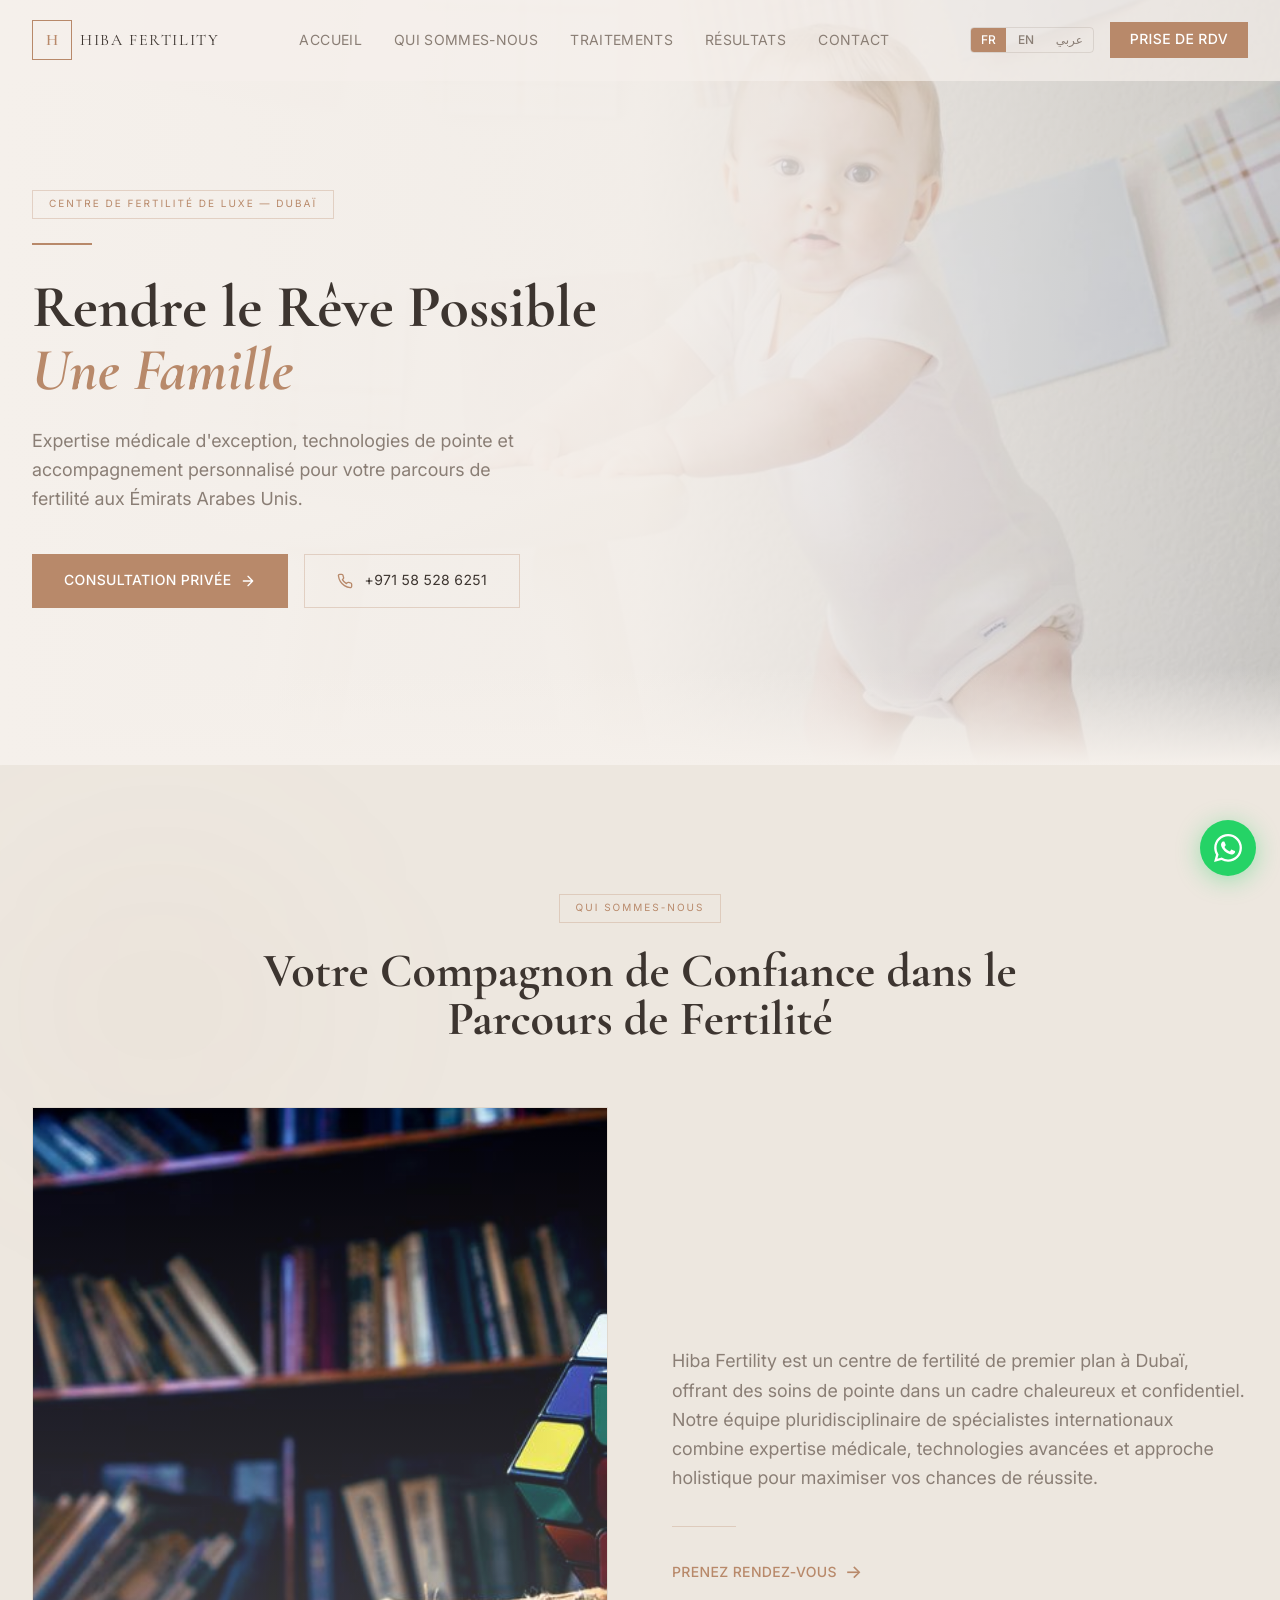
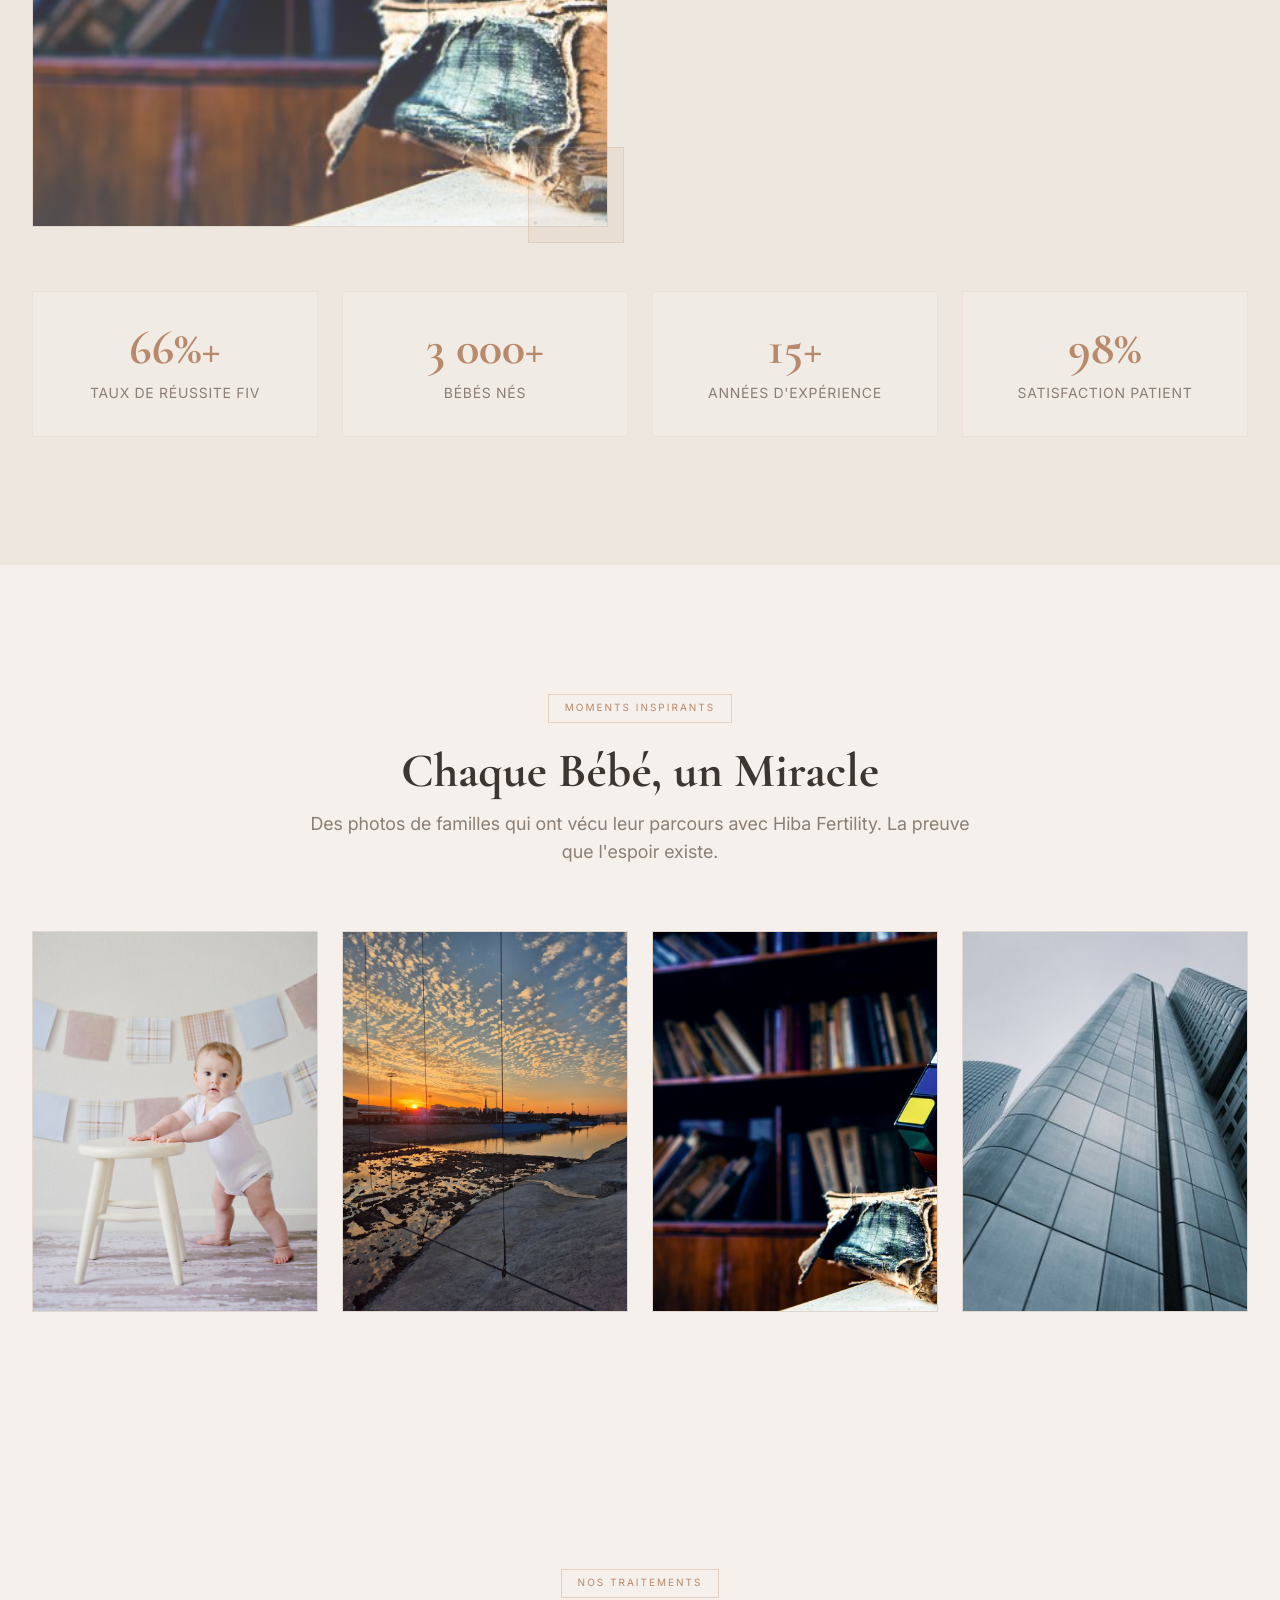
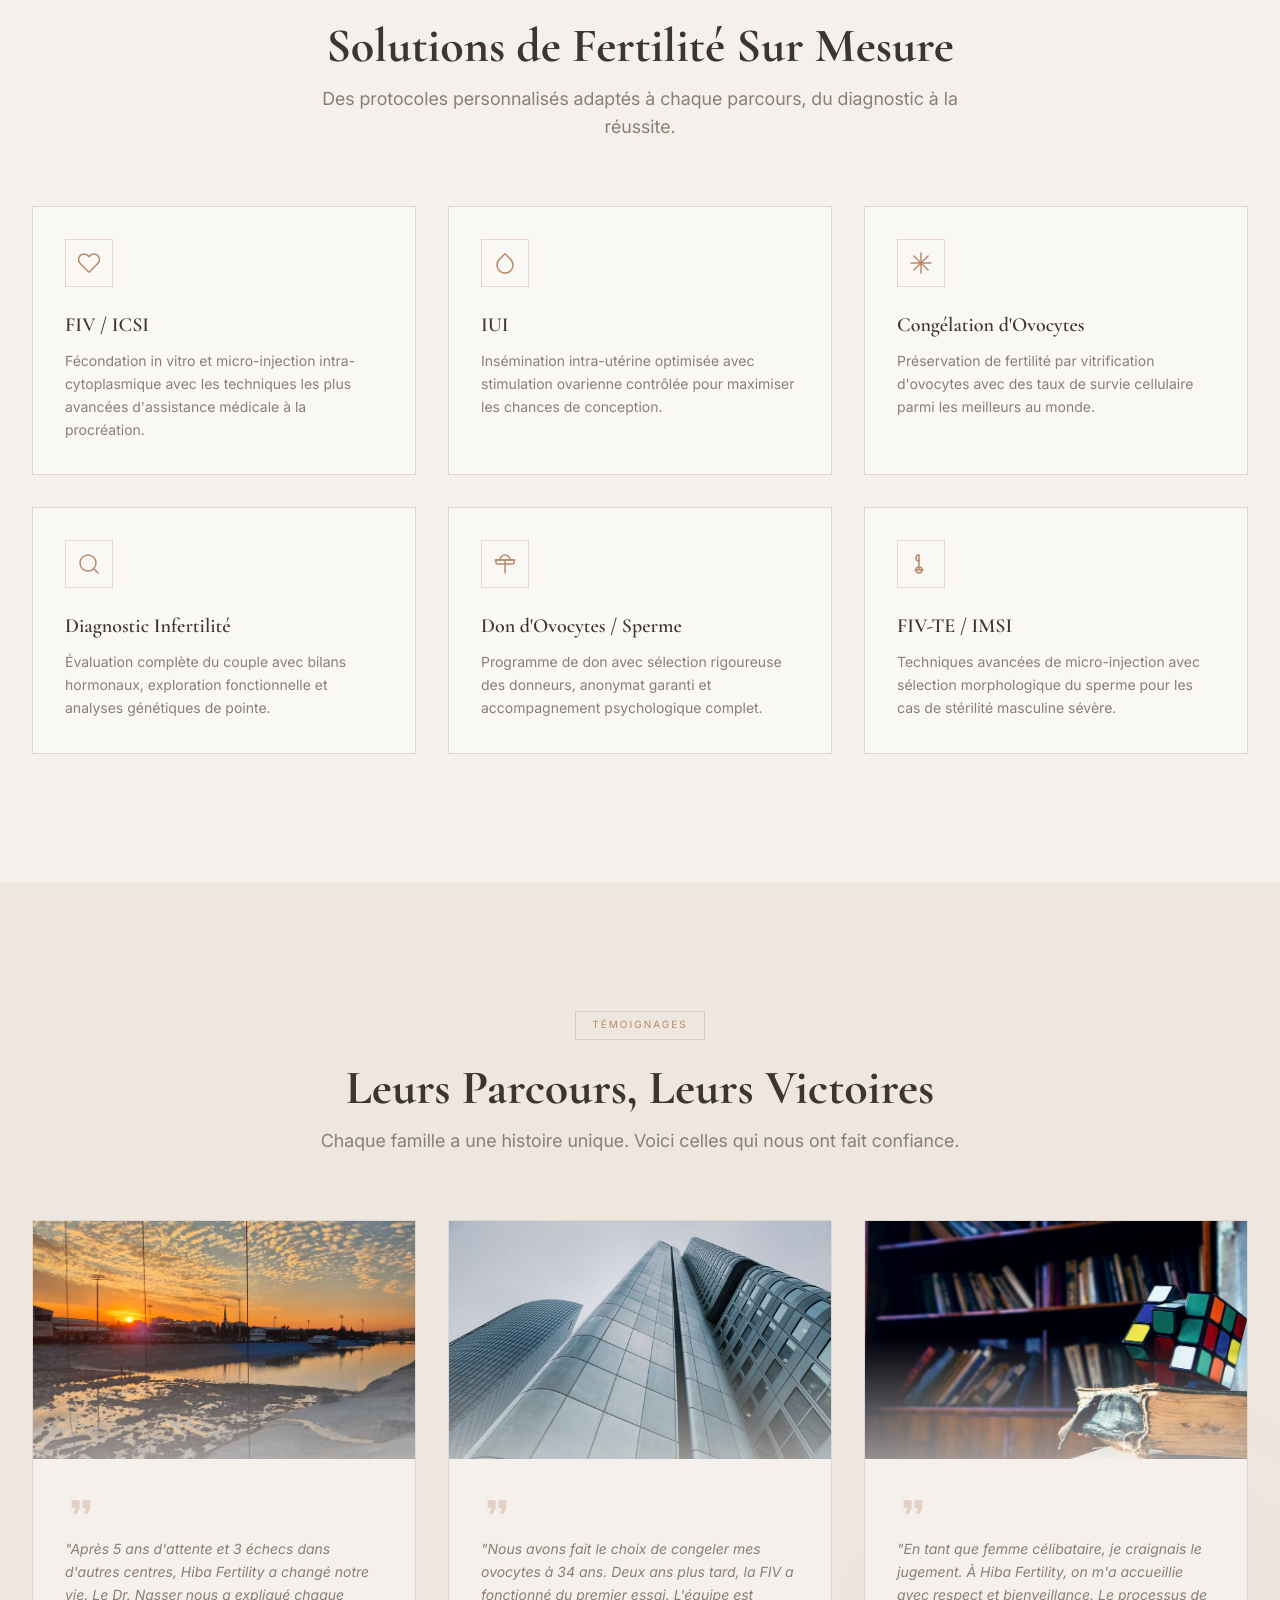
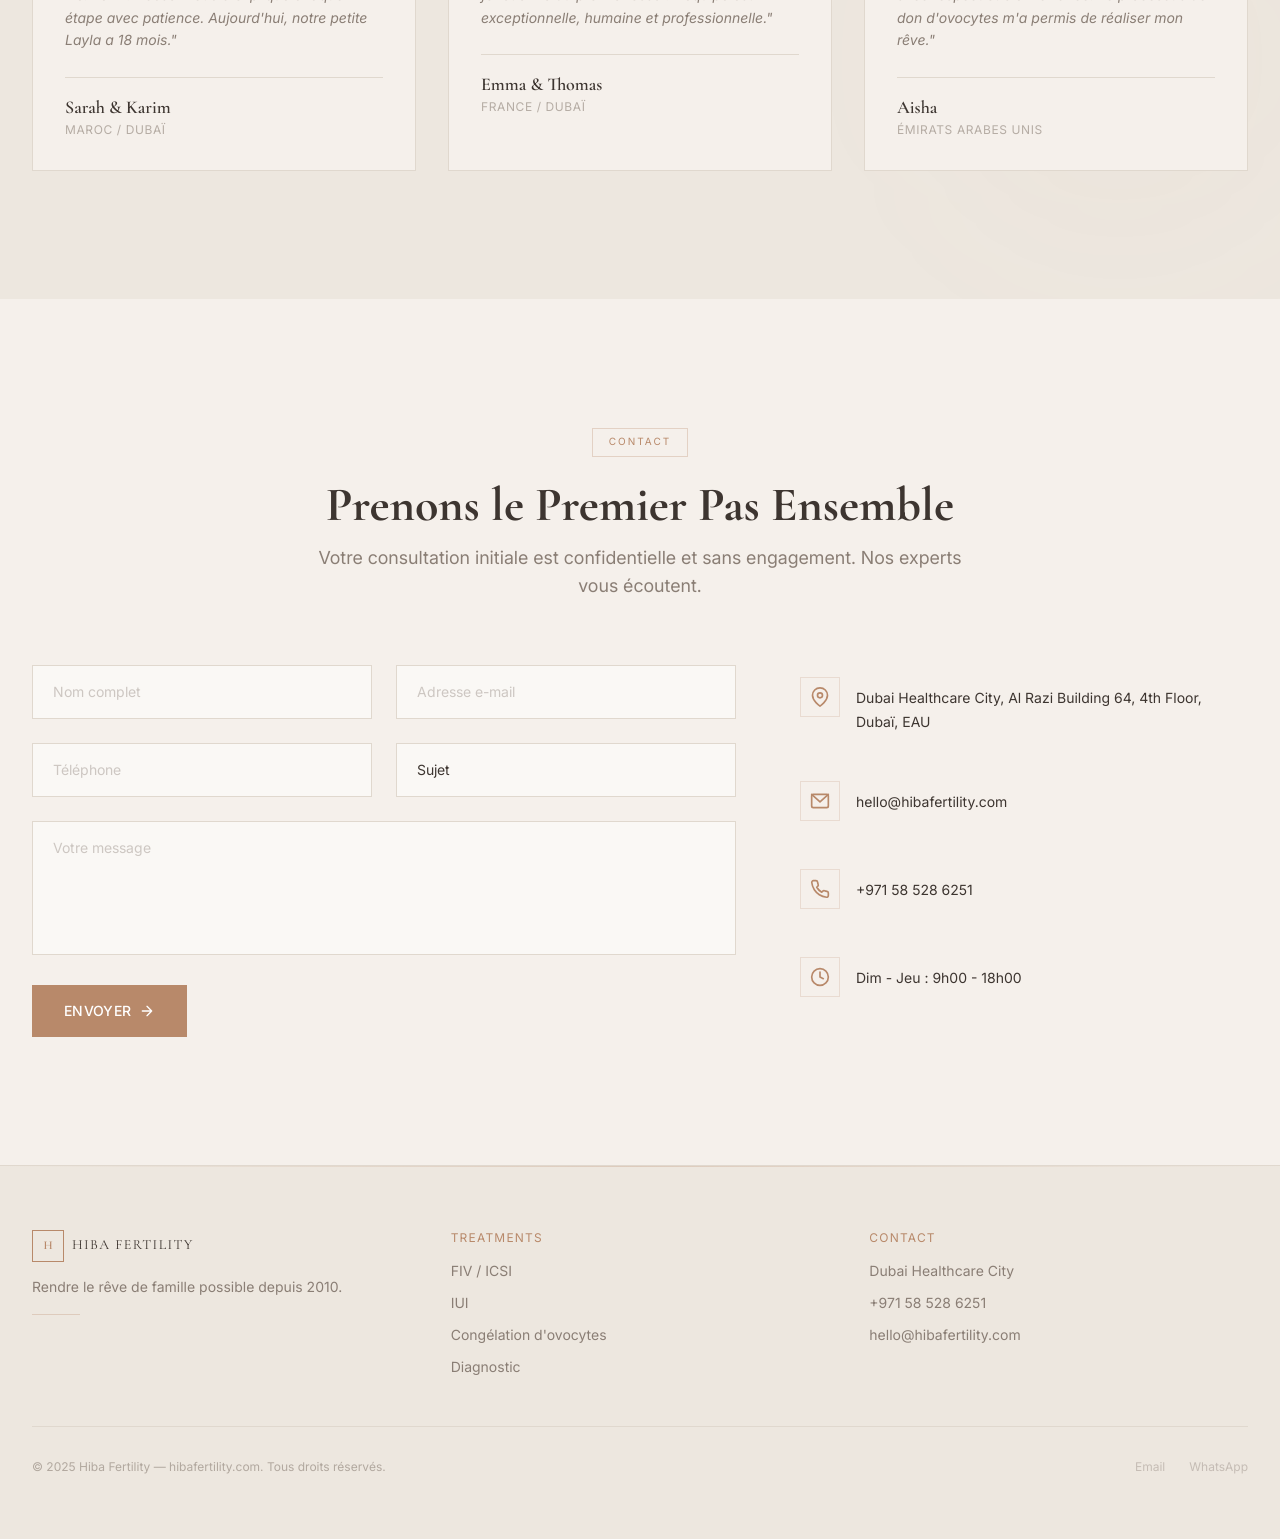
==== index.html @ edb8921e "deploy: index.html" ====
<!doctype html>
<html lang="fr">
  <head>
    <meta charset="UTF-8" />
    <meta name="viewport" content="width=device-width, initial-scale=1.0" />
    <title>Hiba Fertility - Centre de Fertilité à Dubaï | FIV, ICSI, IUI</title>
    <meta name="description" content="Centre de fertilité de luxe à Dubaï. FIV, ICSI, IUI, congélation d'ovocytes. Experts internationaux, résultats exceptionnels, taux de réussite FIV supérieur à 75%." />
    <meta name="keywords" content="fertilité, Dubaï, FIV, ICSI, IUI, congélation ovocytes, centre fertilité, clinique fertilité UAE, avortement spontané, infertilité, stérilité" />
    <meta name="robots" content="index, follow, max-image-preview:large" />
    <meta name="author" content="Hiba Fertility" />
    <meta name="language" content="French, English, Arabic" />
    <link rel="canonical" href="https://hibafertility.com/" />
    <link rel="alternate" hreflang="fr" href="https://hibafertility.com/" />
    <link rel="alternate" hreflang="en" href="https://hibafertility.com/" />
    <link rel="alternate" hreflang="ar" href="https://hibafertility.com/" />
    <link rel="alternate" hreflang="x-default" href="https://hibafertility.com/" />

    <meta property="og:type" content="website" />
    <meta property="og:url" content="https://hibafertility.com/" />
    <meta property="og:title" content="Hiba Fertility - Centre de Fertilité à Dubaï" />
    <meta property="og:description" content="Centre de fertilité de luxe à Dubaï. FIV, ICSI, IUI, congélation d'ovocytes. Experts internationaux, résultats exceptionnels." />
    <meta property="og:image" content="https://hibafertility.com/images/hero-couple.jpg" />
    <meta property="og:locale" content="fr_FR" />
    <meta property="og:site_name" content="Hiba Fertility" />

    <meta name="twitter:card" content="summary_large_image" />
    <meta name="twitter:title" content="Hiba Fertility - Centre de Fertilité à Dubaï" />
    <meta name="twitter:description" content="Centre de fertilité de luxe à Dubaï. FIV, ICSI, IUI, congélation d'ovocytes. Résultats exceptionnels." />
    <meta name="twitter:image" content="https://hibafertility.com/images/hero-couple.jpg" />
    <meta name="theme-color" content="#F5F0EB" />
    <link rel="sitemap" type="application/xml" title="Sitemap" href="/sitemap.xml" />

    <link rel="preconnect" href="https://fonts.googleapis.com" />
    <link rel="preconnect" href="https://fonts.gstatic.com" crossorigin />
    <link href="https://fonts.googleapis.com/css2?family=Cormorant+Garamond:ital,wght@0,400;0,500;0,600;0,700;1,400&family=Inter:wght@300;400;500;600&family=Noto+Kufi+Arabic:wght@400;500;600;700&display=swap" rel="stylesheet" />

    <script type="application/ld+json">
    {
      "@context": "https://schema.org",
      "@type": "MedicalBusiness",
      "name": "Hiba Fertility",
      "alternateName": "مركز هبة للخصوبة",
      "description": "Centre de fertilité de luxe à Dubaï offrant FIV, ICSI, IUI, congélation d'ovocytes",
      "url": "https://hibafertility.com",
      "telephone": "+971-585286251",
      "email": "hello@hibafertility.com",
      "address": {
        "@type": "PostalAddress",
        "streetAddress": "Dubai Healthcare City, Al Razi Building 64, 4th Floor",
        "addressLocality": "Dubai",
        "addressCountry": "AE"
      },
      "geo": {
        "@type": "GeoCoordinates",
        "latitude": 25.2344,
        "longitude": 55.3228
      },
      "image": "https://hibafertility.com/images/hero-couple.jpg",
      "medicalSpecialty": "Fertility"
    }
    </script>
    <script type="application/ld+json">
    {
      "@context": "https://schema.org",
      "@type": "LocalBusiness",
      "name": "Hiba Fertility",
      "image": "https://hibafertility.com/images/hero-couple.jpg",
      "@id": "https://hibafertility.com",
      "url": "https://hibafertility.com",
      "telephone": "+971-585286251",
      "email": "hello@hibafertility.com",
      "address": {
        "@type": "PostalAddress",
        "streetAddress": "Dubai Healthcare City, Al Razi Building 64, 4th Floor",
        "addressLocality": "Dubai",
        "addressCountry": "AE"
      },
      "openingHours": "Su-Th 09:00-18:00",
      "priceRange": "$$$"
    }
    </script>
    <script type="module" crossorigin src="/assets/index-Ctn9cMlw.js"></script>
    <link rel="stylesheet" crossorigin href="/assets/index-DYTOzbQ7.css">
  </head>
  <body>
    <div id="root"></div>
  </body>
</html>
---- assets/index-DYTOzbQ7.css ----
/*! tailwindcss v4.3.1 | MIT License | https://tailwindcss.com */
@layer properties{@supports (((-webkit-hyphens:none)) and (not (margin-trim:inline))) or ((-moz-orient:inline) and (not (color:rgb(from red r g b)))){*,:before,:after,::backdrop{--tw-rotate-x:initial;--tw-rotate-y:initial;--tw-rotate-z:initial;--tw-skew-x:initial;--tw-skew-y:initial;--tw-space-y-reverse:0;--tw-border-style:solid;--tw-gradient-position:initial;--tw-gradient-from:#0000;--tw-gradient-via:#0000;--tw-gradient-to:#0000;--tw-gradient-stops:initial;--tw-gradient-via-stops:initial;--tw-gradient-from-position:0%;--tw-gradient-via-position:50%;--tw-gradient-to-position:100%;--tw-leading:initial;--tw-font-weight:initial;--tw-tracking:initial;--tw-blur:initial;--tw-brightness:initial;--tw-contrast:initial;--tw-grayscale:initial;--tw-hue-rotate:initial;--tw-invert:initial;--tw-opacity:initial;--tw-saturate:initial;--tw-sepia:initial;--tw-drop-shadow:initial;--tw-drop-shadow-color:initial;--tw-drop-shadow-alpha:100%;--tw-drop-shadow-size:initial;--tw-duration:initial;--tw-translate-x:0;--tw-translate-y:0;--tw-translate-z:0;--tw-scale-x:1;--tw-scale-y:1;--tw-scale-z:1;--tw-content:"";--tw-shadow:0 0 #0000;--tw-shadow-color:initial;--tw-shadow-alpha:100%;--tw-inset-shadow:0 0 #0000;--tw-inset-shadow-color:initial;--tw-inset-shadow-alpha:100%;--tw-ring-color:initial;--tw-ring-shadow:0 0 #0000;--tw-inset-ring-color:initial;--tw-inset-ring-shadow:0 0 #0000;--tw-ring-inset:initial;--tw-ring-offset-width:0px;--tw-ring-offset-color:#fff;--tw-ring-offset-shadow:0 0 #0000}}}@layer theme{:root,:host{--font-sans:ui-sans-serif, system-ui, sans-serif, "Apple Color Emoji", "Segoe UI Emoji", "Segoe UI Symbol", "Noto Color Emoji";--font-mono:ui-monospace, SFMono-Regular, Menlo, Monaco, Consolas, "Liberation Mono", "Courier New", monospace;--color-white:#fff;--spacing:.25rem;--container-lg:32rem;--container-2xl:42rem;--container-3xl:48rem;--container-7xl:80rem;--text-xs:.75rem;--text-xs--line-height:calc(1 / .75);--text-sm:.875rem;--text-sm--line-height:calc(1.25 / .875);--text-base:1rem;--text-base--line-height:calc(1.5 / 1);--text-lg:1.125rem;--text-lg--line-height:calc(1.75 / 1.125);--text-xl:1.25rem;--text-xl--line-height:calc(1.75 / 1.25);--text-3xl:1.875rem;--text-3xl--line-height:calc(2.25 / 1.875);--text-4xl:2.25rem;--text-4xl--line-height:calc(2.5 / 2.25);--text-5xl:3rem;--text-5xl--line-height:1;--text-6xl:3.75rem;--text-6xl--line-height:1;--font-weight-medium:500;--font-weight-semibold:600;--font-weight-bold:700;--tracking-wide:.025em;--tracking-wider:.05em;--tracking-widest:.1em;--leading-relaxed:1.625;--default-transition-duration:.15s;--default-transition-timing-function:cubic-bezier(.4, 0, .2, 1);--default-font-family:var(--font-sans);--default-mono-font-family:var(--font-mono);--font-display:"Cormorant Garamond", serif;--font-body:"Inter", system-ui, sans-serif;--font-arabic:"Noto Kufi Arabic", sans-serif;--color-bg:#f5f0eb;--color-bg-warm:#ede7df;--color-bg-card:#faf8f5;--color-fg:#3d3530;--color-fg-muted:#8a7e75;--color-accent:#b8896a;--color-accent-hover:#c99b7d;--color-border:#e0d8ce;--color-success:#6b9b7a}}@layer base{*,:after,:before,::backdrop{box-sizing:border-box;border:0 solid;margin:0;padding:0}::file-selector-button{box-sizing:border-box;border:0 solid;margin:0;padding:0}html,:host{-webkit-text-size-adjust:100%;tab-size:4;line-height:1.5;font-family:var(--default-font-family,ui-sans-serif, system-ui, sans-serif, "Apple Color Emoji", "Segoe UI Emoji", "Segoe UI Symbol", "Noto Color Emoji");font-feature-settings:var(--default-font-feature-settings,normal);font-variation-settings:var(--default-font-variation-settings,normal);-webkit-tap-highlight-color:transparent}hr{height:0;color:inherit;border-top-width:1px}abbr:where([title]){-webkit-text-decoration:underline dotted;text-decoration:underline dotted}h1,h2,h3,h4,h5,h6{font-size:inherit;font-weight:inherit}a{color:inherit;-webkit-text-decoration:inherit;-webkit-text-decoration:inherit;-webkit-text-decoration:inherit;-webkit-text-decoration:inherit;text-decoration:inherit}b,strong{font-weight:bolder}code,kbd,samp,pre{font-family:var(--default-mono-font-family,ui-monospace, SFMono-Regular, Menlo, Monaco, Consolas, "Liberation Mono", "Courier New", monospace);font-feature-settings:var(--default-mono-font-feature-settings,normal);font-variation-settings:var(--default-mono-font-variation-settings,normal);font-size:1em}small{font-size:80%}sub,sup{vertical-align:baseline;font-size:75%;line-height:0;position:relative}sub{bottom:-.25em}sup{top:-.5em}table{text-indent:0;border-color:inherit;border-collapse:collapse}:-moz-focusring{outline:auto}progress{vertical-align:baseline}summary{display:list-item}ol,ul,menu{list-style:none}img,svg,video,canvas,audio,iframe,embed,object{vertical-align:middle;display:block}img,video{max-width:100%;height:auto}button,input,select,optgroup,textarea{font:inherit;font-feature-settings:inherit;font-variation-settings:inherit;letter-spacing:inherit;color:inherit;opacity:1;background-color:#0000;border-radius:0}::file-selector-button{font:inherit;font-feature-settings:inherit;font-variation-settings:inherit;letter-spacing:inherit;color:inherit;opacity:1;background-color:#0000;border-radius:0}:where(select:is([multiple],[size])) optgroup{font-weight:bolder}:where(select:is([multiple],[size])) optgroup option{padding-inline-start:20px}::file-selector-button{margin-inline-end:4px}::placeholder{opacity:1}@supports (not ((-webkit-appearance:-apple-pay-button))) or (contain-intrinsic-size:1px){::placeholder{color:currentColor}@supports (color:color-mix(in lab, red, red)){::placeholder{color:color-mix(in oklab, currentcolor 50%, transparent)}}}textarea{resize:vertical}::-webkit-search-decoration{-webkit-appearance:none}::-webkit-date-and-time-value{min-height:1lh;text-align:inherit}::-webkit-datetime-edit{display:inline-flex}::-webkit-datetime-edit-fields-wrapper{padding:0}::-webkit-datetime-edit{padding-block:0}::-webkit-datetime-edit-year-field{padding-block:0}::-webkit-datetime-edit-month-field{padding-block:0}::-webkit-datetime-edit-day-field{padding-block:0}::-webkit-datetime-edit-hour-field{padding-block:0}::-webkit-datetime-edit-minute-field{padding-block:0}::-webkit-datetime-edit-second-field{padding-block:0}::-webkit-datetime-edit-millisecond-field{padding-block:0}::-webkit-datetime-edit-meridiem-field{padding-block:0}::-webkit-calendar-picker-indicator{line-height:1}:-moz-ui-invalid{box-shadow:none}button,input:where([type=button],[type=reset],[type=submit]){appearance:button}::file-selector-button{appearance:button}::-webkit-inner-spin-button{height:auto}::-webkit-outer-spin-button{height:auto}[hidden]:where(:not([hidden=until-found])){display:none!important}}@layer components;@layer utilities{.visible{visibility:visible}.absolute{position:absolute}.fixed{position:fixed}.relative{position:relative}.static{position:static}.inset-0{inset:0}.top-0{top:0}.top-20{top:calc(var(--spacing) * 20)}.-right-4{right:calc(var(--spacing) * -4)}.right-0{right:0}.-bottom-4{bottom:calc(var(--spacing) * -4)}.bottom-0{bottom:0}.bottom-20{bottom:calc(var(--spacing) * 20)}.left-0{left:0}.z-10{z-index:10}.z-50{z-index:50}.-mx-3{margin-inline:calc(var(--spacing) * -3)}.mx-auto{margin-inline:auto}.mt-2{margin-top:calc(var(--spacing) * 2)}.mt-3{margin-top:calc(var(--spacing) * 3)}.mt-4{margin-top:calc(var(--spacing) * 4)}.mb-3{margin-bottom:calc(var(--spacing) * 3)}.mb-4{margin-bottom:calc(var(--spacing) * 4)}.mb-6{margin-bottom:calc(var(--spacing) * 6)}.mb-8{margin-bottom:calc(var(--spacing) * 8)}.mb-10{margin-bottom:calc(var(--spacing) * 10)}.mb-12{margin-bottom:calc(var(--spacing) * 12)}.mb-16{margin-bottom:calc(var(--spacing) * 16)}.flex{display:flex}.grid{display:grid}.hidden{display:none}.inline-block{display:inline-block}.inline-flex{display:inline-flex}.aspect-\[3\/4\]{aspect-ratio:3/4}.aspect-\[4\/5\]{aspect-ratio:4/5}.aspect-\[16\/10\]{aspect-ratio:16/10}.h-4{height:calc(var(--spacing) * 4)}.h-5{height:calc(var(--spacing) * 5)}.h-6{height:calc(var(--spacing) * 6)}.h-7{height:calc(var(--spacing) * 7)}.h-8{height:calc(var(--spacing) * 8)}.h-10{height:calc(var(--spacing) * 10)}.h-12{height:calc(var(--spacing) * 12)}.h-14{height:calc(var(--spacing) * 14)}.h-16{height:calc(var(--spacing) * 16)}.h-24{height:calc(var(--spacing) * 24)}.h-80{height:calc(var(--spacing) * 80)}.h-\[1px\]{height:1px}.h-\[2px\]{height:2px}.h-full{height:100%}.min-h-\[720px\]{min-height:720px}.min-h-screen{min-height:100vh}.w-4{width:calc(var(--spacing) * 4)}.w-5{width:calc(var(--spacing) * 5)}.w-6{width:calc(var(--spacing) * 6)}.w-7{width:calc(var(--spacing) * 7)}.w-8{width:calc(var(--spacing) * 8)}.w-10{width:calc(var(--spacing) * 10)}.w-12{width:calc(var(--spacing) * 12)}.w-16{width:calc(var(--spacing) * 16)}.w-24{width:calc(var(--spacing) * 24)}.w-80{width:calc(var(--spacing) * 80)}.w-full{width:100%}.max-w-2xl{max-width:var(--container-2xl)}.max-w-3xl{max-width:var(--container-3xl)}.max-w-7xl{max-width:var(--container-7xl)}.max-w-lg{max-width:var(--container-lg)}.flex-shrink-0{flex-shrink:0}.transform{transform:var(--tw-rotate-x,) var(--tw-rotate-y,) var(--tw-rotate-z,) var(--tw-skew-x,) var(--tw-skew-y,)}.cursor-default{cursor:default}.resize-none{resize:none}.appearance-none{appearance:none}.grid-cols-1{grid-template-columns:repeat(1,minmax(0,1fr))}.grid-cols-2{grid-template-columns:repeat(2,minmax(0,1fr))}.flex-col{flex-direction:column}.items-center{align-items:center}.items-start{align-items:flex-start}.justify-between{justify-content:space-between}.justify-center{justify-content:center}.gap-0\.5{gap:calc(var(--spacing) * .5)}.gap-2{gap:calc(var(--spacing) * 2)}.gap-3{gap:calc(var(--spacing) * 3)}.gap-4{gap:calc(var(--spacing) * 4)}.gap-6{gap:calc(var(--spacing) * 6)}.gap-8{gap:calc(var(--spacing) * 8)}.gap-10{gap:calc(var(--spacing) * 10)}.gap-12{gap:calc(var(--spacing) * 12)}:where(.space-y-3>:not(:last-child)){--tw-space-y-reverse:0;margin-block-start:calc(calc(var(--spacing) * 3) * var(--tw-space-y-reverse));margin-block-end:calc(calc(var(--spacing) * 3) * calc(1 - var(--tw-space-y-reverse)))}:where(.space-y-6>:not(:last-child)){--tw-space-y-reverse:0;margin-block-start:calc(calc(var(--spacing) * 6) * var(--tw-space-y-reverse));margin-block-end:calc(calc(var(--spacing) * 6) * calc(1 - var(--tw-space-y-reverse)))}.overflow-hidden{overflow:hidden}.rounded{border-radius:.25rem}.rounded-full{border-radius:3.40282e38px}.border{border-style:var(--tw-border-style);border-width:1px}.border-t{border-top-style:var(--tw-border-style);border-top-width:1px}.border-b{border-bottom-style:var(--tw-border-style);border-bottom-width:1px}.border-accent{border-color:var(--color-accent)}.border-accent\/10{border-color:#b8896a1a}@supports (color:color-mix(in lab, red, red)){.border-accent\/10{border-color:color-mix(in oklab, var(--color-accent) 10%, transparent)}}.border-accent\/20{border-color:#b8896a33}@supports (color:color-mix(in lab, red, red)){.border-accent\/20{border-color:color-mix(in oklab, var(--color-accent) 20%, transparent)}}.border-accent\/30{border-color:#b8896a4d}@supports (color:color-mix(in lab, red, red)){.border-accent\/30{border-color:color-mix(in oklab, var(--color-accent) 30%, transparent)}}.border-border{border-color:var(--color-border)}.border-fg-muted\/20{border-color:#8a7e7533}@supports (color:color-mix(in lab, red, red)){.border-fg-muted\/20{border-color:color-mix(in oklab, var(--color-fg-muted) 20%, transparent)}}.border-transparent{border-color:#0000}.bg-accent{background-color:var(--color-accent)}.bg-accent\/10{background-color:#b8896a1a}@supports (color:color-mix(in lab, red, red)){.bg-accent\/10{background-color:color-mix(in oklab, var(--color-accent) 10%, transparent)}}.bg-accent\/30{background-color:#b8896a4d}@supports (color:color-mix(in lab, red, red)){.bg-accent\/30{background-color:color-mix(in oklab, var(--color-accent) 30%, transparent)}}.bg-accent\/\[0\.03\]{background-color:#b8896a08}@supports (color:color-mix(in lab, red, red)){.bg-accent\/\[0\.03\]{background-color:color-mix(in oklab, var(--color-accent) 3%, transparent)}}.bg-bg{background-color:var(--color-bg)}.bg-bg-card{background-color:var(--color-bg-card)}.bg-bg-warm{background-color:var(--color-bg-warm)}.bg-bg\/50{background-color:#f5f0eb80}@supports (color:color-mix(in lab, red, red)){.bg-bg\/50{background-color:color-mix(in oklab, var(--color-bg) 50%, transparent)}}.bg-bg\/70{background-color:#f5f0ebb3}@supports (color:color-mix(in lab, red, red)){.bg-bg\/70{background-color:color-mix(in oklab, var(--color-bg) 70%, transparent)}}.bg-bg\/95{background-color:#f5f0ebf2}@supports (color:color-mix(in lab, red, red)){.bg-bg\/95{background-color:color-mix(in oklab, var(--color-bg) 95%, transparent)}}.bg-success{background-color:var(--color-success)}.bg-gradient-to-r{--tw-gradient-position:to right in oklab;background-image:linear-gradient(var(--tw-gradient-stops))}.bg-gradient-to-t{--tw-gradient-position:to top in oklab;background-image:linear-gradient(var(--tw-gradient-stops))}.from-bg{--tw-gradient-from:var(--color-bg);--tw-gradient-stops:var(--tw-gradient-via-stops,var(--tw-gradient-position), var(--tw-gradient-from) var(--tw-gradient-from-position), var(--tw-gradient-to) var(--tw-gradient-to-position))}.from-bg\/30{--tw-gradient-from:#f5f0eb4d}@supports (color:color-mix(in lab, red, red)){.from-bg\/30{--tw-gradient-from:color-mix(in oklab, var(--color-bg) 30%, transparent)}}.from-bg\/30{--tw-gradient-stops:var(--tw-gradient-via-stops,var(--tw-gradient-position), var(--tw-gradient-from) var(--tw-gradient-from-position), var(--tw-gradient-to) var(--tw-gradient-to-position))}.from-bg\/60{--tw-gradient-from:#f5f0eb99}@supports (color:color-mix(in lab, red, red)){.from-bg\/60{--tw-gradient-from:color-mix(in oklab, var(--color-bg) 60%, transparent)}}.from-bg\/60{--tw-gradient-stops:var(--tw-gradient-via-stops,var(--tw-gradient-position), var(--tw-gradient-from) var(--tw-gradient-from-position), var(--tw-gradient-to) var(--tw-gradient-to-position))}.from-transparent{--tw-gradient-from:transparent;--tw-gradient-stops:var(--tw-gradient-via-stops,var(--tw-gradient-position), var(--tw-gradient-from) var(--tw-gradient-from-position), var(--tw-gradient-to) var(--tw-gradient-to-position))}.via-accent\/30{--tw-gradient-via:#b8896a4d}@supports (color:color-mix(in lab, red, red)){.via-accent\/30{--tw-gradient-via:color-mix(in oklab, var(--color-accent) 30%, transparent)}}.via-accent\/30{--tw-gradient-via-stops:var(--tw-gradient-position), var(--tw-gradient-from) var(--tw-gradient-from-position), var(--tw-gradient-via) var(--tw-gradient-via-position), var(--tw-gradient-to) var(--tw-gradient-to-position);--tw-gradient-stops:var(--tw-gradient-via-stops)}.via-bg\/95{--tw-gradient-via:#f5f0ebf2}@supports (color:color-mix(in lab, red, red)){.via-bg\/95{--tw-gradient-via:color-mix(in oklab, var(--color-bg) 95%, transparent)}}.via-bg\/95{--tw-gradient-via-stops:var(--tw-gradient-position), var(--tw-gradient-from) var(--tw-gradient-from-position), var(--tw-gradient-via) var(--tw-gradient-via-position), var(--tw-gradient-to) var(--tw-gradient-to-position);--tw-gradient-stops:var(--tw-gradient-via-stops)}.via-transparent{--tw-gradient-via:transparent;--tw-gradient-via-stops:var(--tw-gradient-position), var(--tw-gradient-from) var(--tw-gradient-from-position), var(--tw-gradient-via) var(--tw-gradient-via-position), var(--tw-gradient-to) var(--tw-gradient-to-position);--tw-gradient-stops:var(--tw-gradient-via-stops)}.to-bg\/40{--tw-gradient-to:#f5f0eb66}@supports (color:color-mix(in lab, red, red)){.to-bg\/40{--tw-gradient-to:color-mix(in oklab, var(--color-bg) 40%, transparent)}}.to-bg\/40{--tw-gradient-stops:var(--tw-gradient-via-stops,var(--tw-gradient-position), var(--tw-gradient-from) var(--tw-gradient-from-position), var(--tw-gradient-to) var(--tw-gradient-to-position))}.to-transparent{--tw-gradient-to:transparent;--tw-gradient-stops:var(--tw-gradient-via-stops,var(--tw-gradient-position), var(--tw-gradient-from) var(--tw-gradient-from-position), var(--tw-gradient-to) var(--tw-gradient-to-position))}.object-cover{object-fit:cover}.p-1{padding:var(--spacing)}.p-3{padding:calc(var(--spacing) * 3)}.p-6{padding:calc(var(--spacing) * 6)}.p-8{padding:calc(var(--spacing) * 8)}.px-2\.5{padding-inline:calc(var(--spacing) * 2.5)}.px-4{padding-inline:calc(var(--spacing) * 4)}.px-5{padding-inline:calc(var(--spacing) * 5)}.px-8{padding-inline:calc(var(--spacing) * 8)}.py-1{padding-block:var(--spacing)}.py-1\.5{padding-block:calc(var(--spacing) * 1.5)}.py-2{padding-block:calc(var(--spacing) * 2)}.py-3{padding-block:calc(var(--spacing) * 3)}.py-4{padding-block:calc(var(--spacing) * 4)}.py-6{padding-block:calc(var(--spacing) * 6)}.py-12{padding-block:calc(var(--spacing) * 12)}.py-20{padding-block:calc(var(--spacing) * 20)}.pt-2{padding-top:calc(var(--spacing) * 2)}.pt-4{padding-top:calc(var(--spacing) * 4)}.pt-8{padding-top:calc(var(--spacing) * 8)}.pt-28{padding-top:calc(var(--spacing) * 28)}.pb-20{padding-bottom:calc(var(--spacing) * 20)}.text-center{text-align:center}.text-start{text-align:start}.font-arabic{font-family:var(--font-arabic)}.font-display{font-family:var(--font-display)}.text-3xl{font-size:var(--text-3xl);line-height:var(--tw-leading,var(--text-3xl--line-height))}.text-4xl{font-size:var(--text-4xl);line-height:var(--tw-leading,var(--text-4xl--line-height))}.text-base{font-size:var(--text-base);line-height:var(--tw-leading,var(--text-base--line-height))}.text-lg{font-size:var(--text-lg);line-height:var(--tw-leading,var(--text-lg--line-height))}.text-sm{font-size:var(--text-sm);line-height:var(--tw-leading,var(--text-sm--line-height))}.text-xl{font-size:var(--text-xl);line-height:var(--tw-leading,var(--text-xl--line-height))}.text-xs{font-size:var(--text-xs);line-height:var(--tw-leading,var(--text-xs--line-height))}.text-\[10px\]{font-size:10px}.leading-\[1\.05\]{--tw-leading:1.05;line-height:1.05}.leading-relaxed{--tw-leading:var(--leading-relaxed);line-height:var(--leading-relaxed)}.font-bold{--tw-font-weight:var(--font-weight-bold);font-weight:var(--font-weight-bold)}.font-medium{--tw-font-weight:var(--font-weight-medium);font-weight:var(--font-weight-medium)}.font-semibold{--tw-font-weight:var(--font-weight-semibold);font-weight:var(--font-weight-semibold)}.tracking-\[0\.2em\]{--tw-tracking:.2em;letter-spacing:.2em}.tracking-wide{--tw-tracking:var(--tracking-wide);letter-spacing:var(--tracking-wide)}.tracking-wider{--tw-tracking:var(--tracking-wider);letter-spacing:var(--tracking-wider)}.tracking-widest{--tw-tracking:var(--tracking-widest);letter-spacing:var(--tracking-widest)}.text-accent{color:var(--color-accent)}.text-accent\/30{color:#b8896a4d}@supports (color:color-mix(in lab, red, red)){.text-accent\/30{color:color-mix(in oklab, var(--color-accent) 30%, transparent)}}.text-fg{color:var(--color-fg)}.text-fg-muted{color:var(--color-fg-muted)}.text-fg-muted\/40{color:#8a7e7566}@supports (color:color-mix(in lab, red, red)){.text-fg-muted\/40{color:color-mix(in oklab, var(--color-fg-muted) 40%, transparent)}}.text-fg-muted\/60{color:#8a7e7599}@supports (color:color-mix(in lab, red, red)){.text-fg-muted\/60{color:color-mix(in oklab, var(--color-fg-muted) 60%, transparent)}}.text-white{color:var(--color-white)}.normal-case{text-transform:none}.uppercase{text-transform:uppercase}.italic{font-style:italic}.opacity-0{opacity:0}.blur-\[100px\]{--tw-blur:blur(100px);filter:var(--tw-blur,) var(--tw-brightness,) var(--tw-contrast,) var(--tw-grayscale,) var(--tw-hue-rotate,) var(--tw-invert,) var(--tw-saturate,) var(--tw-sepia,) var(--tw-drop-shadow,)}.filter{filter:var(--tw-blur,) var(--tw-brightness,) var(--tw-contrast,) var(--tw-grayscale,) var(--tw-hue-rotate,) var(--tw-invert,) var(--tw-saturate,) var(--tw-sepia,) var(--tw-drop-shadow,)}.transition{transition-property:color,background-color,border-color,outline-color,text-decoration-color,fill,stroke,--tw-gradient-from,--tw-gradient-via,--tw-gradient-to,opacity,box-shadow,transform,translate,scale,rotate,filter,-webkit-backdrop-filter,backdrop-filter,display,content-visibility,overlay,pointer-events;transition-timing-function:var(--tw-ease,var(--default-transition-timing-function));transition-duration:var(--tw-duration,var(--default-transition-duration))}.transition-all{transition-property:all;transition-timing-function:var(--tw-ease,var(--default-transition-timing-function));transition-duration:var(--tw-duration,var(--default-transition-duration))}.transition-colors{transition-property:color,background-color,border-color,outline-color,text-decoration-color,fill,stroke,--tw-gradient-from,--tw-gradient-via,--tw-gradient-to;transition-timing-function:var(--tw-ease,var(--default-transition-timing-function));transition-duration:var(--tw-duration,var(--default-transition-duration))}.transition-opacity{transition-property:opacity;transition-timing-function:var(--tw-ease,var(--default-transition-timing-function));transition-duration:var(--tw-duration,var(--default-transition-duration))}.transition-transform{transition-property:transform,translate,scale,rotate;transition-timing-function:var(--tw-ease,var(--default-transition-timing-function));transition-duration:var(--tw-duration,var(--default-transition-duration))}.duration-300{--tw-duration:.3s;transition-duration:.3s}.duration-500{--tw-duration:.5s;transition-duration:.5s}.duration-700{--tw-duration:.7s;transition-duration:.7s}@media (hover:hover){.group-hover\:translate-x-1:is(:where(.group):hover *){--tw-translate-x:var(--spacing);translate:var(--tw-translate-x) var(--tw-translate-y)}.group-hover\:scale-105:is(:where(.group):hover *){--tw-scale-x:105%;--tw-scale-y:105%;--tw-scale-z:105%;scale:var(--tw-scale-x) var(--tw-scale-y)}.group-hover\:scale-110:is(:where(.group):hover *){--tw-scale-x:110%;--tw-scale-y:110%;--tw-scale-z:110%;scale:var(--tw-scale-x) var(--tw-scale-y)}.group-hover\:border-accent\/40:is(:where(.group):hover *){border-color:#b8896a66}@supports (color:color-mix(in lab, red, red)){.group-hover\:border-accent\/40:is(:where(.group):hover *){border-color:color-mix(in oklab, var(--color-accent) 40%, transparent)}}.group-hover\:border-accent\/50:is(:where(.group):hover *){border-color:#b8896a80}@supports (color:color-mix(in lab, red, red)){.group-hover\:border-accent\/50:is(:where(.group):hover *){border-color:color-mix(in oklab, var(--color-accent) 50%, transparent)}}.group-hover\:bg-accent\/5:is(:where(.group):hover *){background-color:#b8896a0d}@supports (color:color-mix(in lab, red, red)){.group-hover\:bg-accent\/5:is(:where(.group):hover *){background-color:color-mix(in oklab, var(--color-accent) 5%, transparent)}}.group-hover\:bg-accent\/10:is(:where(.group):hover *){background-color:#b8896a1a}@supports (color:color-mix(in lab, red, red)){.group-hover\:bg-accent\/10:is(:where(.group):hover *){background-color:color-mix(in oklab, var(--color-accent) 10%, transparent)}}.group-hover\:text-accent:is(:where(.group):hover *){color:var(--color-accent)}.group-hover\:opacity-100:is(:where(.group):hover *){opacity:1}}.placeholder\:text-fg-muted\/40::placeholder{color:#8a7e7566}@supports (color:color-mix(in lab, red, red)){.placeholder\:text-fg-muted\/40::placeholder{color:color-mix(in oklab, var(--color-fg-muted) 40%, transparent)}}.after\:absolute:after{content:var(--tw-content);position:absolute}.after\:bottom-\[-4px\]:after{content:var(--tw-content);bottom:-4px}.after\:left-0:after{content:var(--tw-content);left:0}.after\:h-\[1px\]:after{content:var(--tw-content);height:1px}.after\:w-0:after{content:var(--tw-content);width:0}.after\:bg-accent:after{content:var(--tw-content);background-color:var(--color-accent)}.after\:transition-all:after{content:var(--tw-content);transition-property:all;transition-timing-function:var(--tw-ease,var(--default-transition-timing-function));transition-duration:var(--tw-duration,var(--default-transition-duration))}.after\:duration-300:after{content:var(--tw-content);--tw-duration:.3s;transition-duration:.3s}.after\:content-\[\'\'\]:after{--tw-content:"";content:var(--tw-content)}@media (hover:hover){.hover\:border-accent:hover{border-color:var(--color-accent)}.hover\:bg-accent-hover:hover{background-color:var(--color-accent-hover)}.hover\:bg-accent\/5:hover{background-color:#b8896a0d}@supports (color:color-mix(in lab, red, red)){.hover\:bg-accent\/5:hover{background-color:color-mix(in oklab, var(--color-accent) 5%, transparent)}}.hover\:bg-fg-muted\/5:hover{background-color:#8a7e750d}@supports (color:color-mix(in lab, red, red)){.hover\:bg-fg-muted\/5:hover{background-color:color-mix(in oklab, var(--color-fg-muted) 5%, transparent)}}.hover\:text-accent:hover{color:var(--color-accent)}.hover\:text-accent-hover:hover{color:var(--color-accent-hover)}.hover\:text-fg:hover{color:var(--color-fg)}.hover\:shadow-\[0_4px_20px_rgba\(184\,137\,106\,0\.3\)\]:hover{--tw-shadow:0 4px 20px var(--tw-shadow-color,#b8896a4d);box-shadow:var(--tw-inset-shadow), var(--tw-inset-ring-shadow), var(--tw-ring-offset-shadow), var(--tw-ring-shadow), var(--tw-shadow)}.hover\:shadow-\[0_4px_20px_rgba\(184\,137\,106\,0\.35\)\]:hover{--tw-shadow:0 4px 20px var(--tw-shadow-color,#b8896a59);box-shadow:var(--tw-inset-shadow), var(--tw-inset-ring-shadow), var(--tw-ring-offset-shadow), var(--tw-ring-shadow), var(--tw-shadow)}.hover\:shadow-\[0_8px_32px_rgba\(184\,137\,106\,0\.35\)\]:hover{--tw-shadow:0 8px 32px var(--tw-shadow-color,#b8896a59);box-shadow:var(--tw-inset-shadow), var(--tw-inset-ring-shadow), var(--tw-ring-offset-shadow), var(--tw-ring-shadow), var(--tw-shadow)}.hover\:after\:w-full:hover:after{content:var(--tw-content);width:100%}}.focus\:border-accent:focus{border-color:var(--color-accent)}.focus\:shadow-\[0_0_0_3px_rgba\(184\,137\,106\,0\.08\)\]:focus{--tw-shadow:0 0 0 3px var(--tw-shadow-color,#b8896a14);box-shadow:var(--tw-inset-shadow), var(--tw-inset-ring-shadow), var(--tw-ring-offset-shadow), var(--tw-ring-shadow), var(--tw-shadow)}.focus\:outline-none:focus{--tw-outline-style:none;outline-style:none}@media (width>=640px){.sm\:w-auto{width:auto}.sm\:grid-cols-2{grid-template-columns:repeat(2,minmax(0,1fr))}.sm\:flex-row{flex-direction:row}.sm\:flex-row-reverse{flex-direction:row-reverse}}@media (width>=768px){.md\:block{display:block}.md\:inline-flex{display:inline-flex}.md\:grid-cols-2{grid-template-columns:repeat(2,minmax(0,1fr))}.md\:grid-cols-3{grid-template-columns:repeat(3,minmax(0,1fr))}.md\:grid-cols-4{grid-template-columns:repeat(4,minmax(0,1fr))}.md\:flex-row{flex-direction:row}.md\:text-4xl{font-size:var(--text-4xl);line-height:var(--tw-leading,var(--text-4xl--line-height))}.md\:text-5xl{font-size:var(--text-5xl);line-height:var(--tw-leading,var(--text-5xl--line-height))}}@media (width>=1024px){.lg\:col-span-2{grid-column:span 2/span 2}.lg\:col-span-3{grid-column:span 3/span 3}.lg\:flex{display:flex}.lg\:hidden{display:none}.lg\:h-10{height:calc(var(--spacing) * 10)}.lg\:h-20{height:calc(var(--spacing) * 20)}.lg\:min-h-\[85vh\]{min-height:85vh}.lg\:w-10{width:calc(var(--spacing) * 10)}.lg\:grid-cols-2{grid-template-columns:repeat(2,minmax(0,1fr))}.lg\:grid-cols-3{grid-template-columns:repeat(3,minmax(0,1fr))}.lg\:grid-cols-5{grid-template-columns:repeat(5,minmax(0,1fr))}.lg\:gap-6{gap:calc(var(--spacing) * 6)}.lg\:gap-8{gap:calc(var(--spacing) * 8)}.lg\:gap-16{gap:calc(var(--spacing) * 16)}.lg\:p-8{padding:calc(var(--spacing) * 8)}.lg\:px-8{padding-inline:calc(var(--spacing) * 8)}.lg\:py-16{padding-block:calc(var(--spacing) * 16)}.lg\:py-32{padding-block:calc(var(--spacing) * 32)}.lg\:pt-36{padding-top:calc(var(--spacing) * 36)}.lg\:pb-28{padding-bottom:calc(var(--spacing) * 28)}.lg\:text-5xl{font-size:var(--text-5xl);line-height:var(--tw-leading,var(--text-5xl--line-height))}.lg\:text-6xl{font-size:var(--text-6xl);line-height:var(--tw-leading,var(--text-6xl--line-height))}.lg\:text-base{font-size:var(--text-base);line-height:var(--tw-leading,var(--text-base--line-height))}.lg\:text-lg{font-size:var(--text-lg);line-height:var(--tw-leading,var(--text-lg--line-height))}.lg\:text-sm{font-size:var(--text-sm);line-height:var(--tw-leading,var(--text-sm--line-height))}}.rtl\:rotate-180:where(:is(:lang(ae),:lang(ar),:lang(arc),:lang(bcc),:lang(bqi),:lang(ckb),:lang(dv),:lang(fa),:lang(glk),:lang(he),:lang(ku),:lang(mzn),:lang(nqo),:lang(pnb),:lang(ps),:lang(sd),:lang(ug),:lang(ur),:lang(yi)),[dir=rtl],[dir=rtl] *){rotate:180deg}@media (hover:hover){.rtl\:group-hover\:-translate-x-1:where(:is(:lang(ae),:lang(ar),:lang(arc),:lang(bcc),:lang(bqi),:lang(ckb),:lang(dv),:lang(fa),:lang(glk),:lang(he),:lang(ku),:lang(mzn),:lang(nqo),:lang(pnb),:lang(ps),:lang(sd),:lang(ug),:lang(ur),:lang(yi)),[dir=rtl],[dir=rtl] *):is(:where(.group):hover *){--tw-translate-x:calc(var(--spacing) * -1);translate:var(--tw-translate-x) var(--tw-translate-y)}}}*{box-sizing:border-box}html{background:var(--color-bg);scroll-behavior:smooth}body{background:var(--color-bg);min-width:320px;color:var(--color-fg);font-family:var(--font-body);text-rendering:geometricprecision;-webkit-font-smoothing:antialiased;margin:0}[dir=rtl]{font-family:var(--font-arabic), var(--font-body)}[dir=rtl] .font-display{font-family:var(--font-arabic), var(--font-display), serif}img,svg,video,canvas{max-width:100%;display:block}::selection{background:#b8896a40}::-webkit-scrollbar{width:6px}::-webkit-scrollbar-track{background:var(--color-bg)}::-webkit-scrollbar-thumb{background:#b8896a4d;border-radius:3px}@keyframes fadeUp{0%{opacity:0;transform:translateY(24px)}to{opacity:1;transform:translateY(0)}}@keyframes fadeDown{0%{opacity:0;transform:translateY(-30px)}to{opacity:1;transform:translateY(0)}}@keyframes expandWidth{0%{width:0}to{width:60px}}@keyframes shimmer{0%{background-position:-200%}to{background-position:200%}}@keyframes float{0%,to{transform:translateY(0)}50%{transform:translateY(-6px)}}.navbar-glass{-webkit-backdrop-filter:blur(16px)saturate(1.2)}.card-hover{transition:transform .5s cubic-bezier(.23,1,.32,1),box-shadow .5s,border-color .4s}.card-hover:hover{transform:translateY(-4px);box-shadow:0 20px 60px -15px #3d353014,0 0 0 1px #b8896a26}.scroll-progress{z-index:100;background:linear-gradient(90deg,#b8896a,#c99b7d,#b8896a);height:2px;transition:width .15s;position:fixed;top:0;left:0}.section-divider{background:linear-gradient(90deg, transparent, var(--color-border), transparent);height:1px}.scroll-top-btn{z-index:90;border:1px solid var(--color-border);cursor:pointer;opacity:0;pointer-events:none;background:#faf8f5f2;justify-content:center;align-items:center;width:44px;height:44px;transition:all .3s;display:flex;position:fixed;bottom:24px;right:24px;transform:translateY(16px)}[dir=rtl] .scroll-top-btn{left:24px;right:auto}.scroll-top-btn.visible{opacity:1;pointer-events:auto;transform:translateY(0)}.scroll-top-btn:hover{border-color:var(--color-accent);background:#b8896a1a}.whatsapp-float{z-index:90;animation:3s ease-in-out infinite float;position:fixed;bottom:24px;right:24px}[dir=rtl] .whatsapp-float{left:24px;right:auto}.whatsapp-float a{background:#25d366;border-radius:50%;justify-content:center;align-items:center;width:56px;height:56px;transition:transform .3s,box-shadow .3s;display:flex;box-shadow:0 4px 24px #25d36666}.whatsapp-float a:hover{transform:scale(1.1);box-shadow:0 6px 32px #25d36680}@property --tw-rotate-x{syntax:"*";inherits:false}@property --tw-rotate-y{syntax:"*";inherits:false}@property --tw-rotate-z{syntax:"*";inherits:false}@property --tw-skew-x{syntax:"*";inherits:false}@property --tw-skew-y{syntax:"*";inherits:false}@property --tw-space-y-reverse{syntax:"*";inherits:false;initial-value:0}@property --tw-border-style{syntax:"*";inherits:false;initial-value:solid}@property --tw-gradient-position{syntax:"*";inherits:false}@property --tw-gradient-from{syntax:"<color>";inherits:false;initial-value:#0000}@property --tw-gradient-via{syntax:"<color>";inherits:false;initial-value:#0000}@property --tw-gradient-to{syntax:"<color>";inherits:false;initial-value:#0000}@property --tw-gradient-stops{syntax:"*";inherits:false}@property --tw-gradient-via-stops{syntax:"*";inherits:false}@property --tw-gradient-from-position{syntax:"<length-percentage>";inherits:false;initial-value:0%}@property --tw-gradient-via-position{syntax:"<length-percentage>";inherits:false;initial-value:50%}@property --tw-gradient-to-position{syntax:"<length-percentage>";inherits:false;initial-value:100%}@property --tw-leading{syntax:"*";inherits:false}@property --tw-font-weight{syntax:"*";inherits:false}@property --tw-tracking{syntax:"*";inherits:false}@property --tw-blur{syntax:"*";inherits:false}@property --tw-brightness{syntax:"*";inherits:false}@property --tw-contrast{syntax:"*";inherits:false}@property --tw-grayscale{syntax:"*";inherits:false}@property --tw-hue-rotate{syntax:"*";inherits:false}@property --tw-invert{syntax:"*";inherits:false}@property --tw-opacity{syntax:"*";inherits:false}@property --tw-saturate{syntax:"*";inherits:false}@property --tw-sepia{syntax:"*";inherits:false}@property --tw-drop-shadow{syntax:"*";inherits:false}@property --tw-drop-shadow-color{syntax:"*";inherits:false}@property --tw-drop-shadow-alpha{syntax:"<percentage>";inherits:false;initial-value:100%}@property --tw-drop-shadow-size{syntax:"*";inherits:false}@property --tw-duration{syntax:"*";inherits:false}@property --tw-translate-x{syntax:"*";inherits:false;initial-value:0}@property --tw-translate-y{syntax:"*";inherits:false;initial-value:0}@property --tw-translate-z{syntax:"*";inherits:false;initial-value:0}@property --tw-scale-x{syntax:"*";inherits:false;initial-value:1}@property --tw-scale-y{syntax:"*";inherits:false;initial-value:1}@property --tw-scale-z{syntax:"*";inherits:false;initial-value:1}@property --tw-content{syntax:"*";inherits:false;initial-value:""}@property --tw-shadow{syntax:"*";inherits:false;initial-value:0 0 #0000}@property --tw-shadow-color{syntax:"*";inherits:false}@property --tw-shadow-alpha{syntax:"<percentage>";inherits:false;initial-value:100%}@property --tw-inset-shadow{syntax:"*";inherits:false;initial-value:0 0 #0000}@property --tw-inset-shadow-color{syntax:"*";inherits:false}@property --tw-inset-shadow-alpha{syntax:"<percentage>";inherits:false;initial-value:100%}@property --tw-ring-color{syntax:"*";inherits:false}@property --tw-ring-shadow{syntax:"*";inherits:false;initial-value:0 0 #0000}@property --tw-inset-ring-color{syntax:"*";inherits:false}@property --tw-inset-ring-shadow{syntax:"*";inherits:false;initial-value:0 0 #0000}@property --tw-ring-inset{syntax:"*";inherits:false}@property --tw-ring-offset-width{syntax:"<length>";inherits:false;initial-value:0}@property --tw-ring-offset-color{syntax:"*";inherits:false;initial-value:#fff}@property --tw-ring-offset-shadow{syntax:"*";inherits:false;initial-value:0 0 #0000}
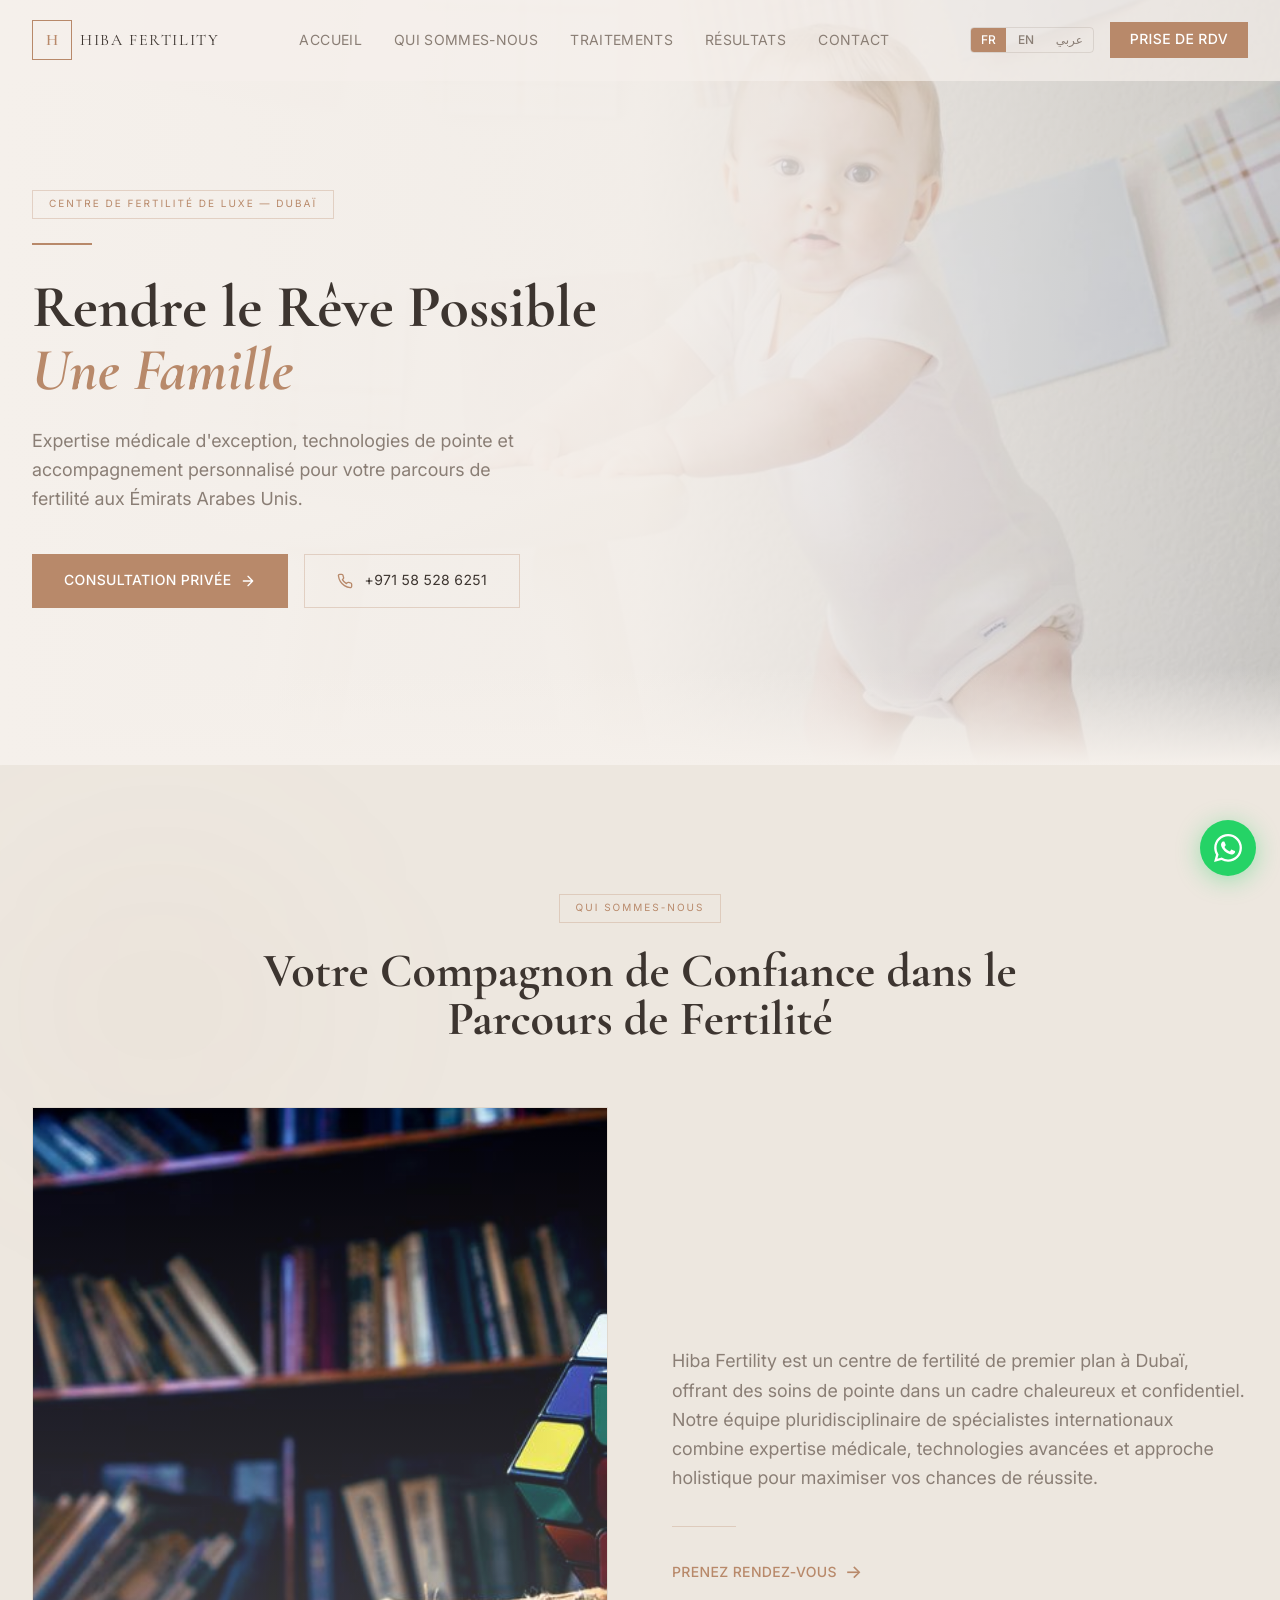
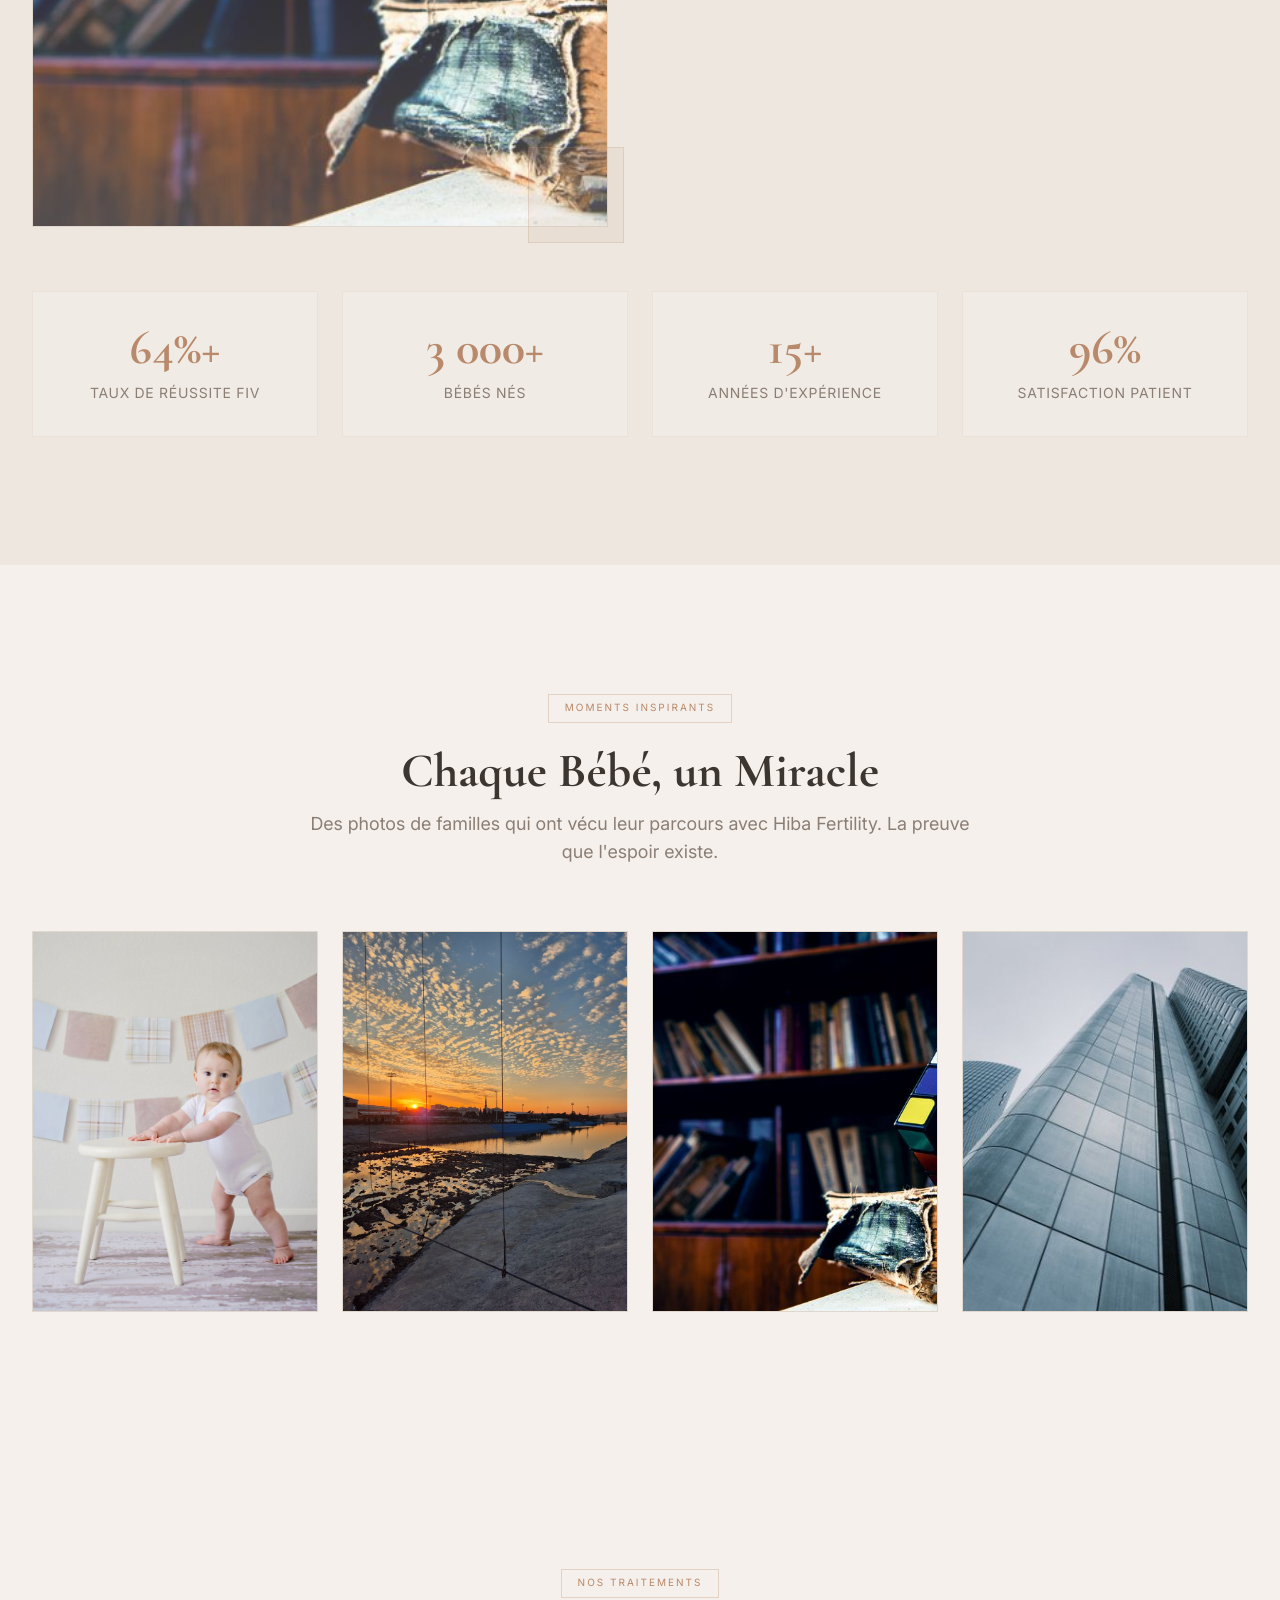
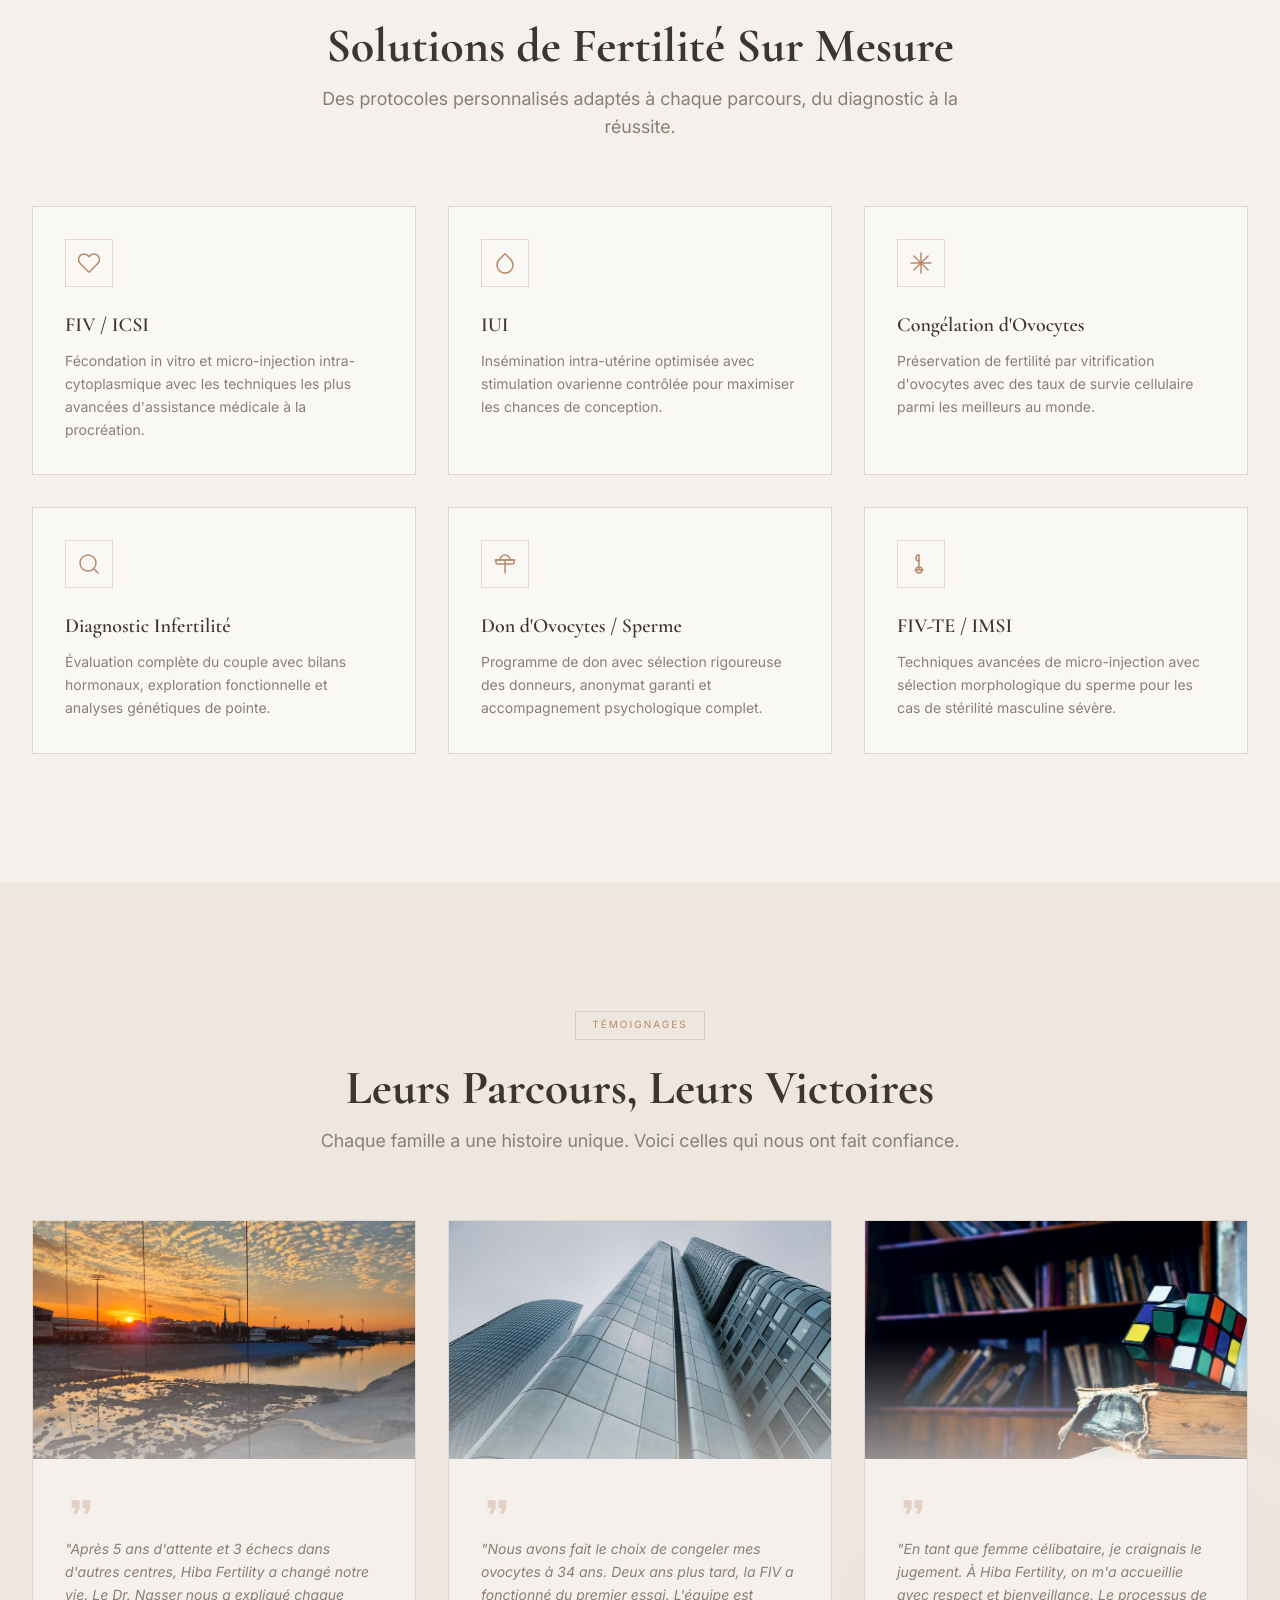
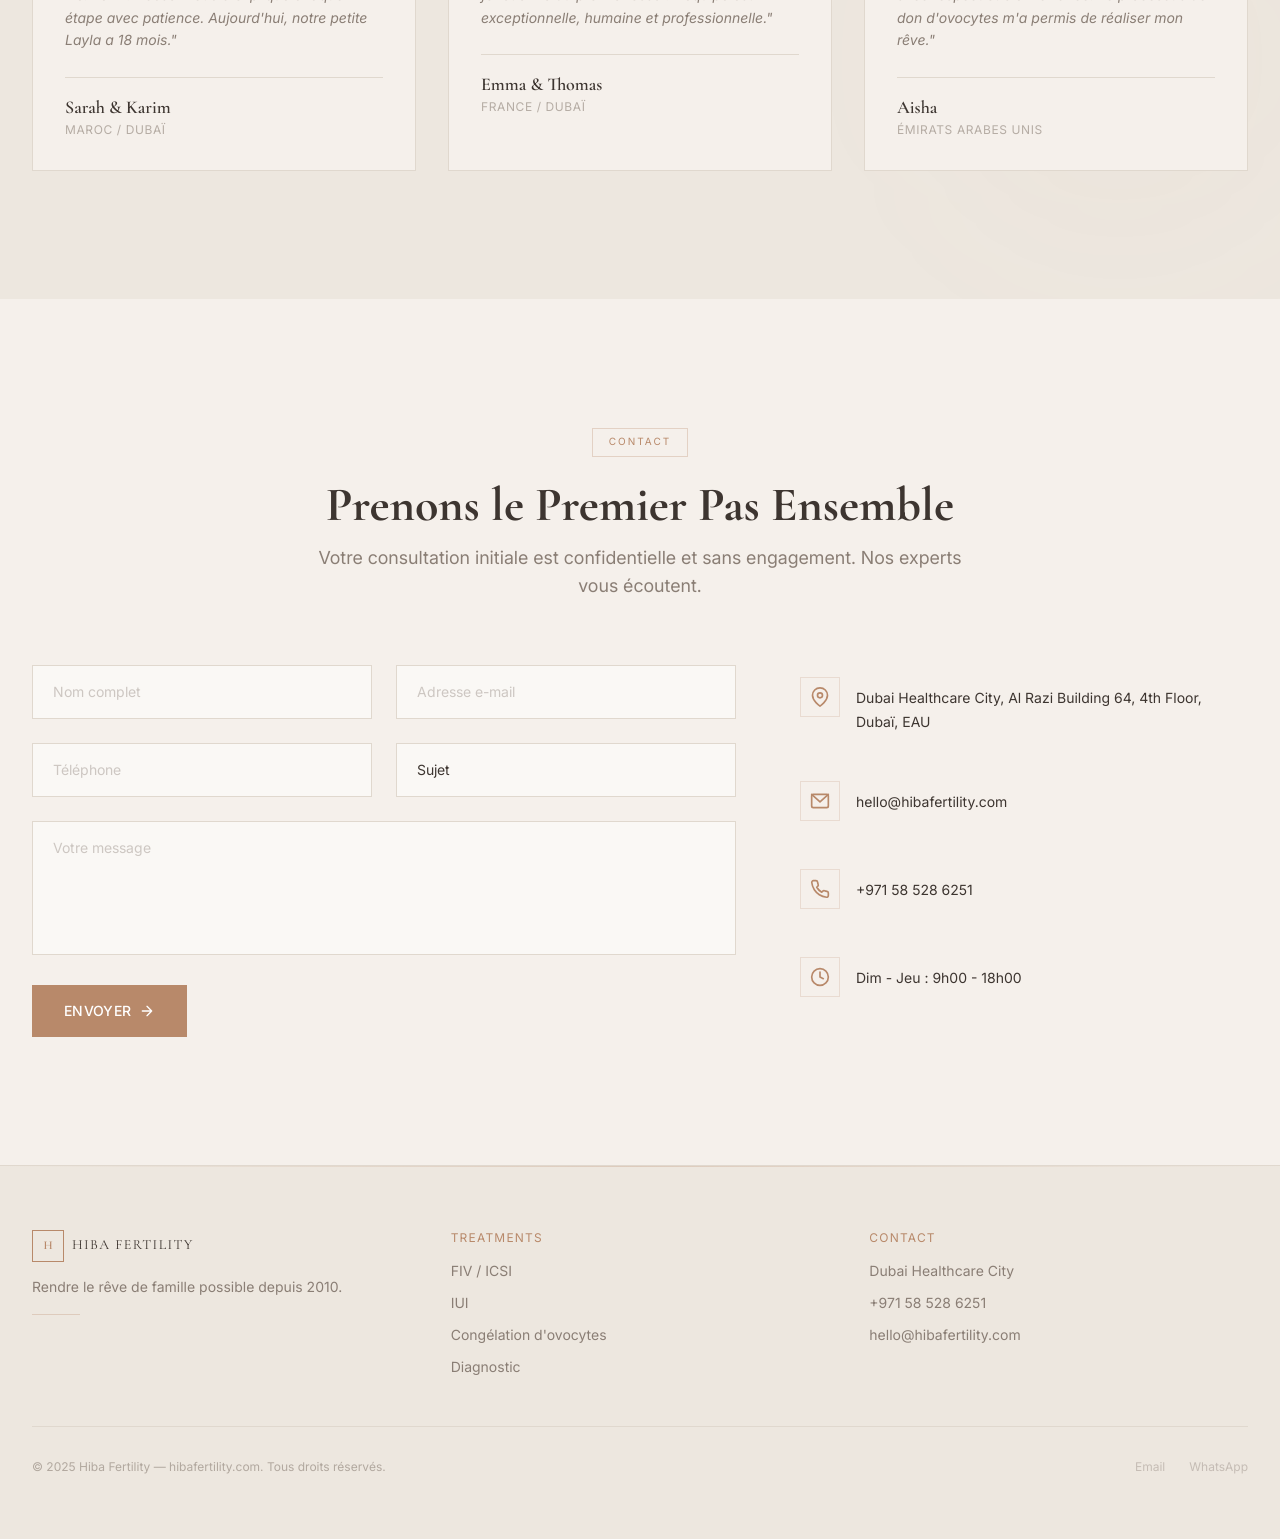
==== commit 59658868: "force cache bust" ====
--- a/index.html
+++ b/index.html
@@ -81,6 +81,7 @@
     </script>
     <script type="module" crossorigin src="/assets/index-Ctn9cMlw.js"></script>
     <link rel="stylesheet" crossorigin href="/assets/index-DYTOzbQ7.css">
+    <!-- cache-bust-v3 -->
   </head>
   <body>
     <div id="root"></div>
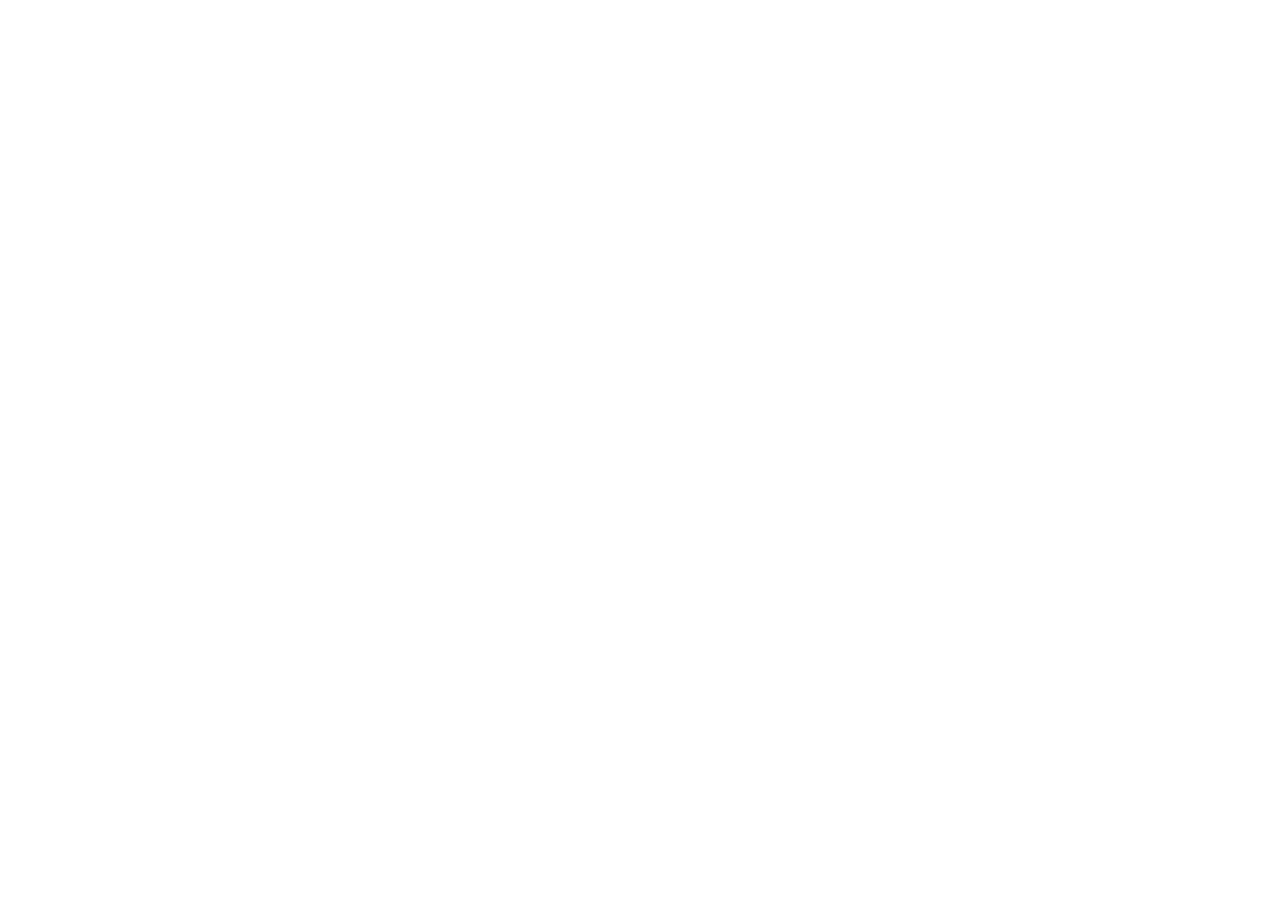
==== commit c03d7b9f: "deploy: index.html" ====
--- a/index.html
+++ b/index.html
@@ -79,9 +79,8 @@
       "priceRange": "$$$"
     }
     </script>
-    <script type="module" crossorigin src="/assets/index-Ctn9cMlw.js"></script>
-    <link rel="stylesheet" crossorigin href="/assets/index-DYTOzbQ7.css">
-    <!-- cache-bust-v3 -->
+    <script type="module" crossorigin src="/assets/index-CaQOrzoz.js"></script>
+    <link rel="stylesheet" crossorigin href="/assets/index-Dzt9jkGx.css">
   </head>
   <body>
     <div id="root"></div>
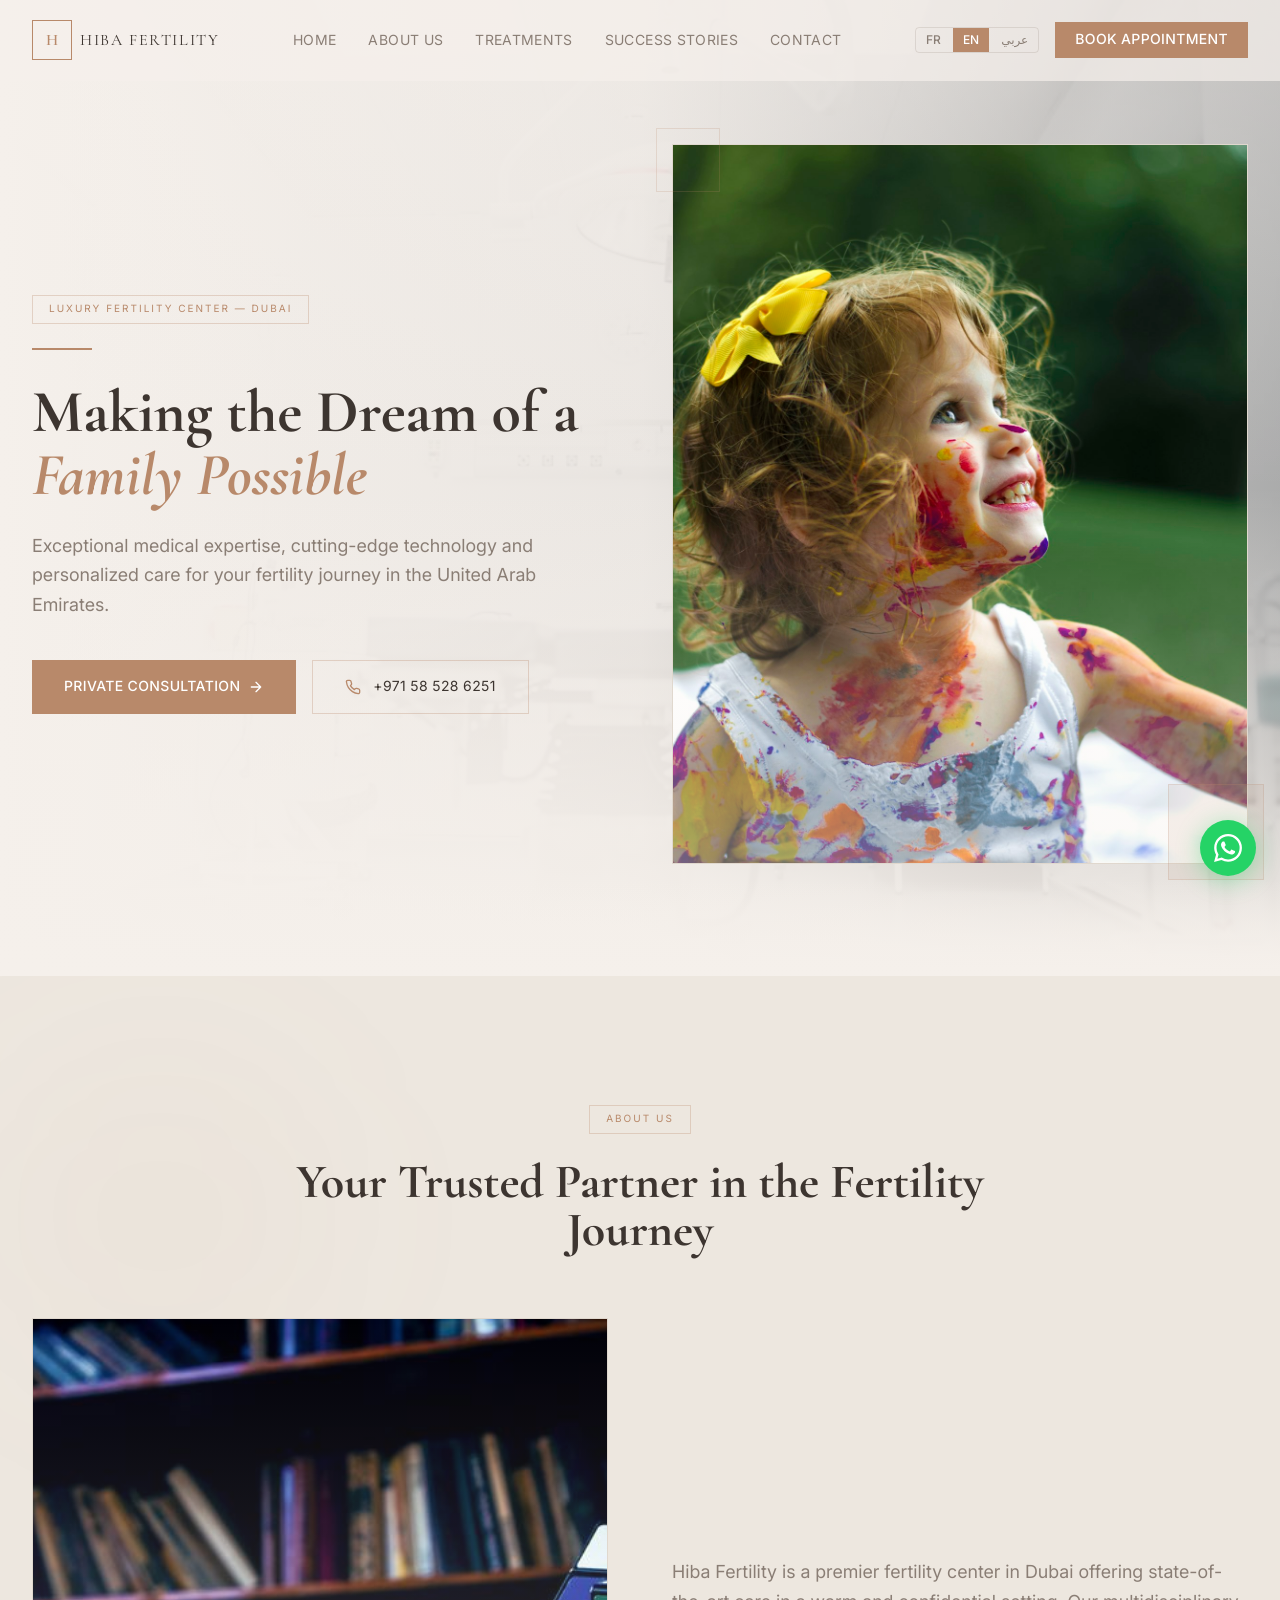
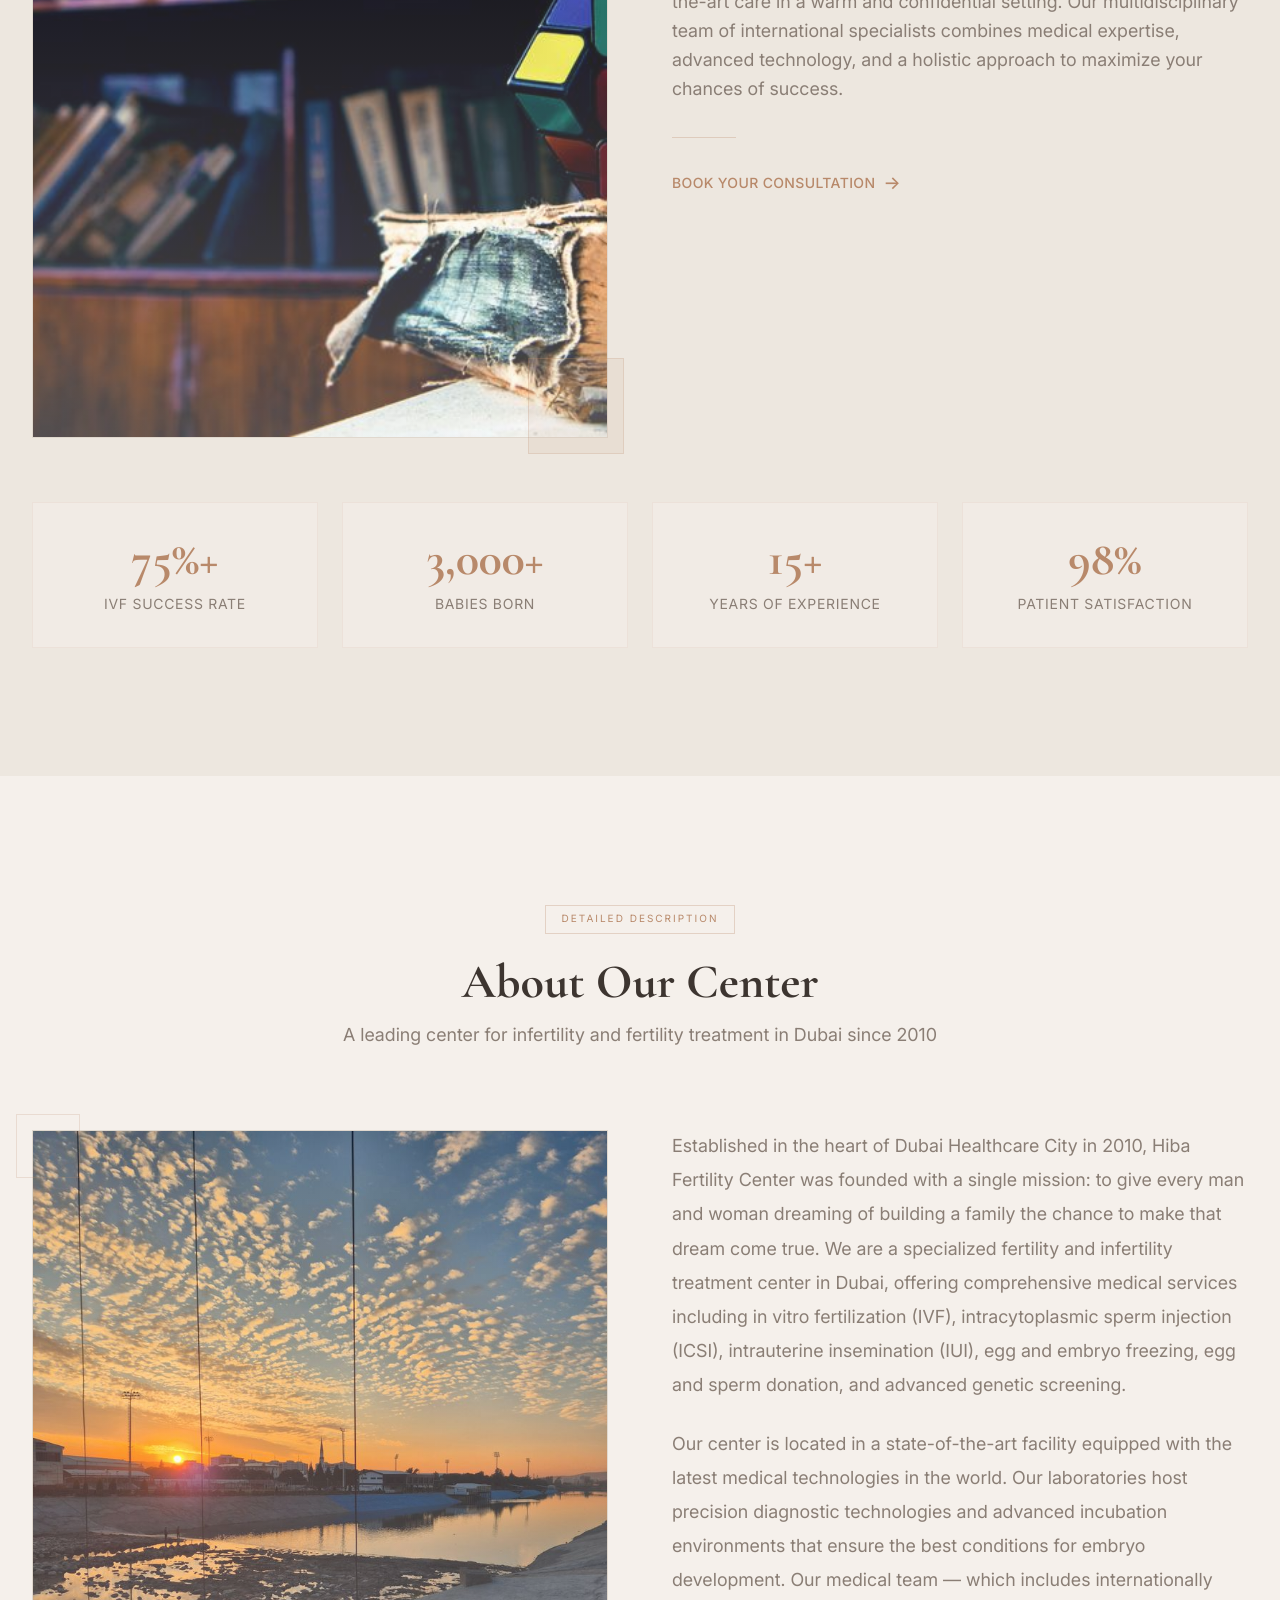
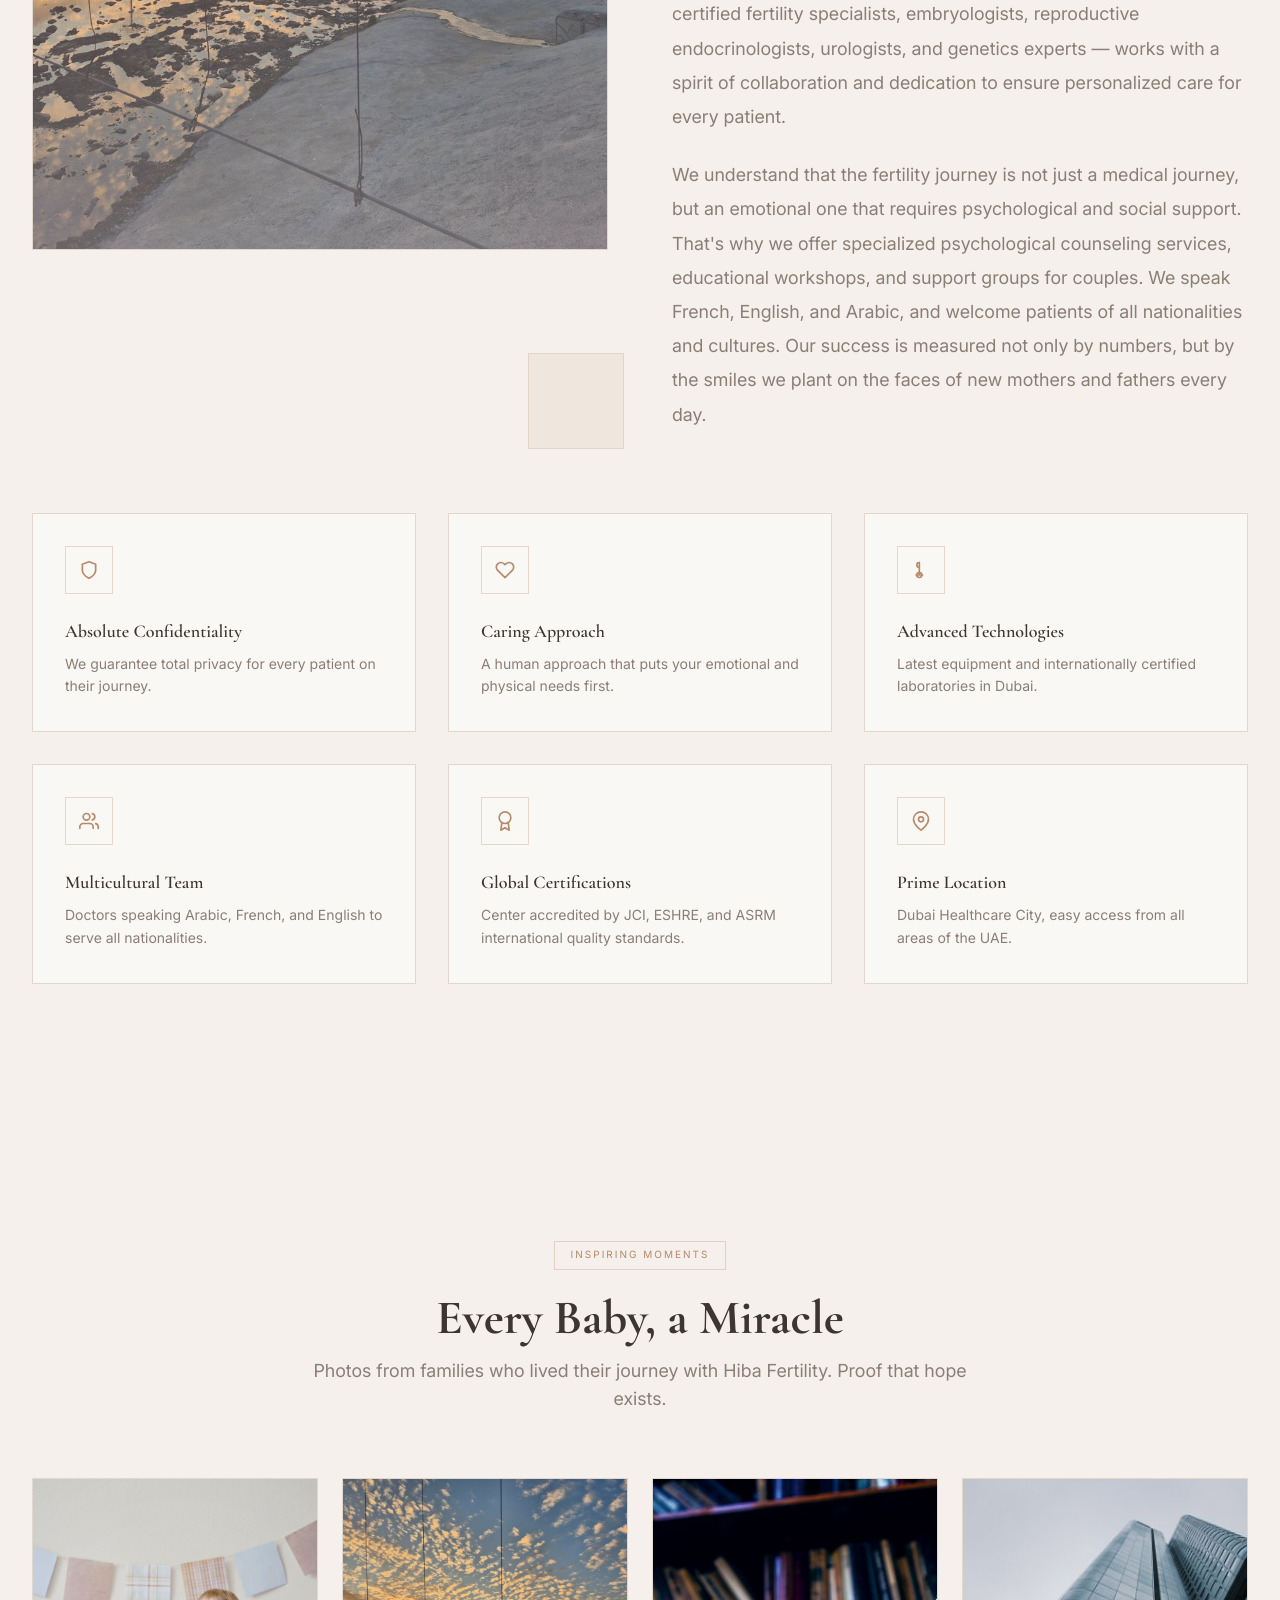
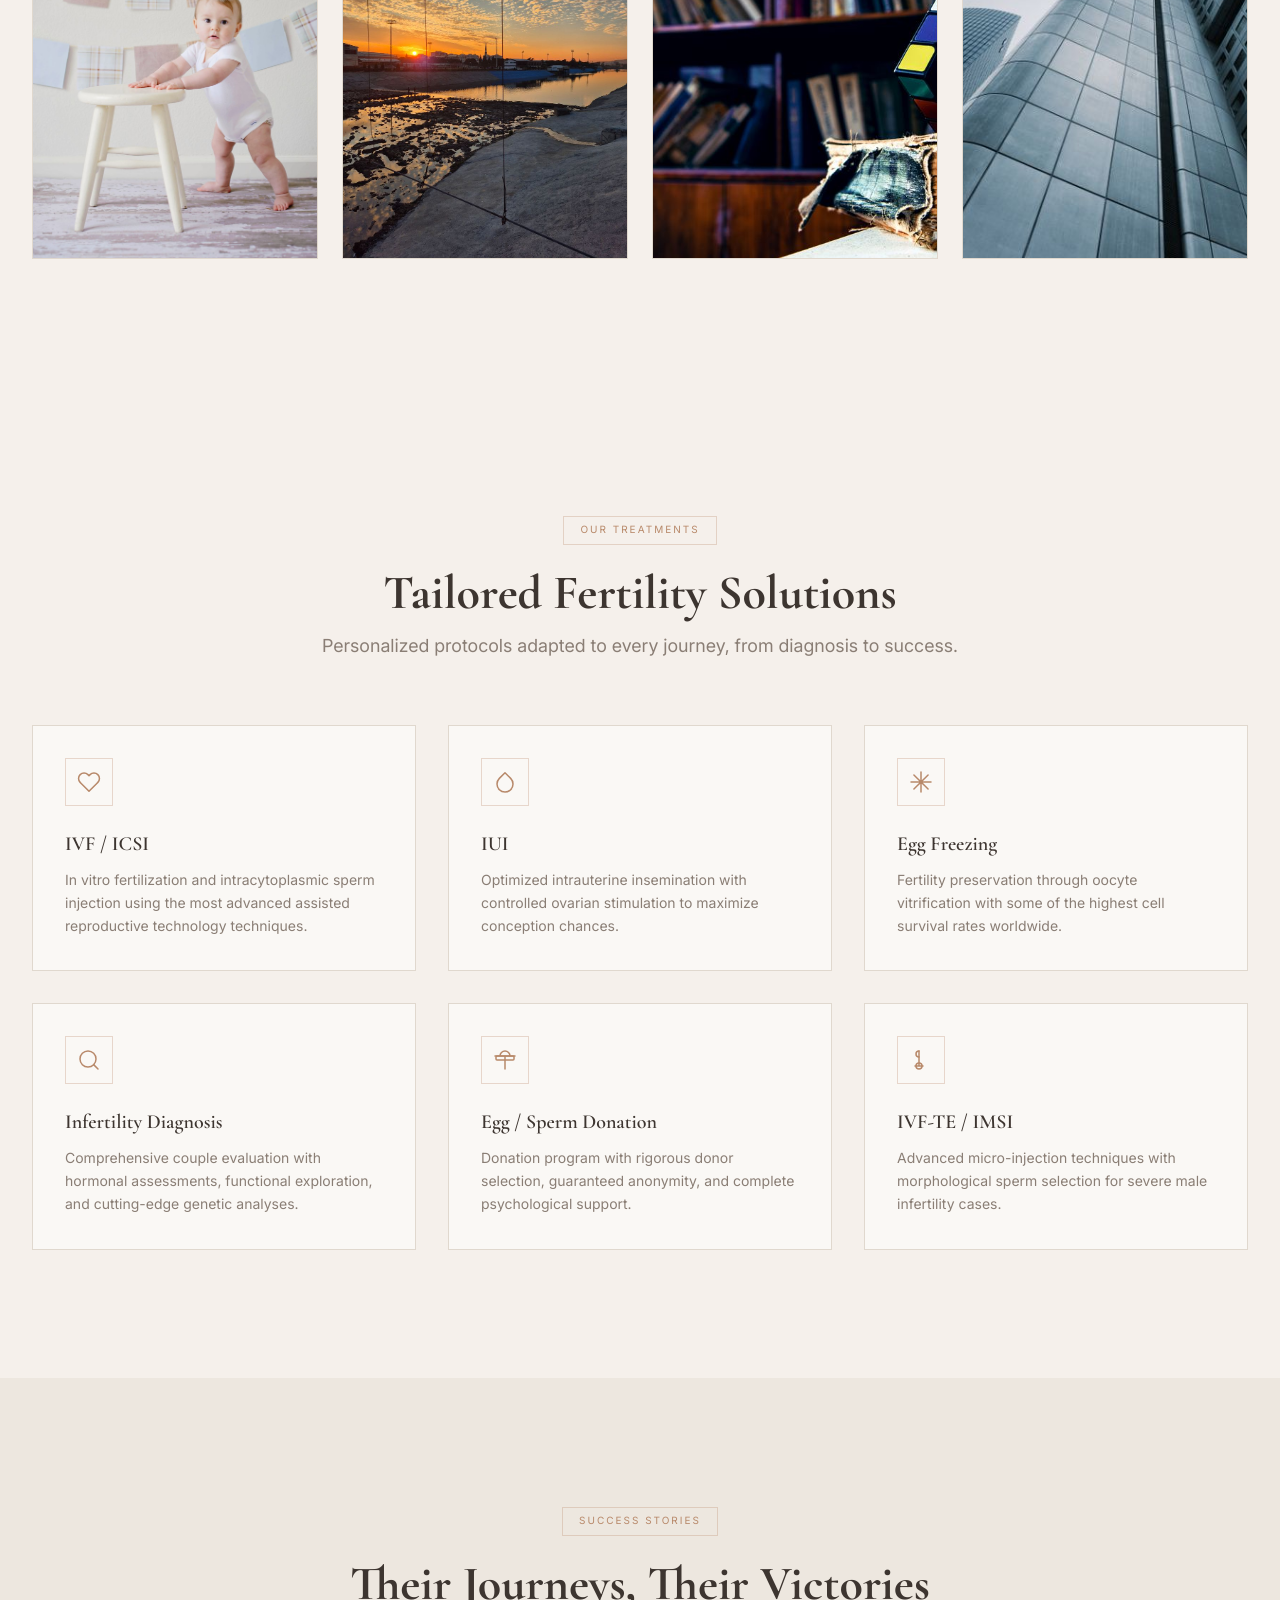
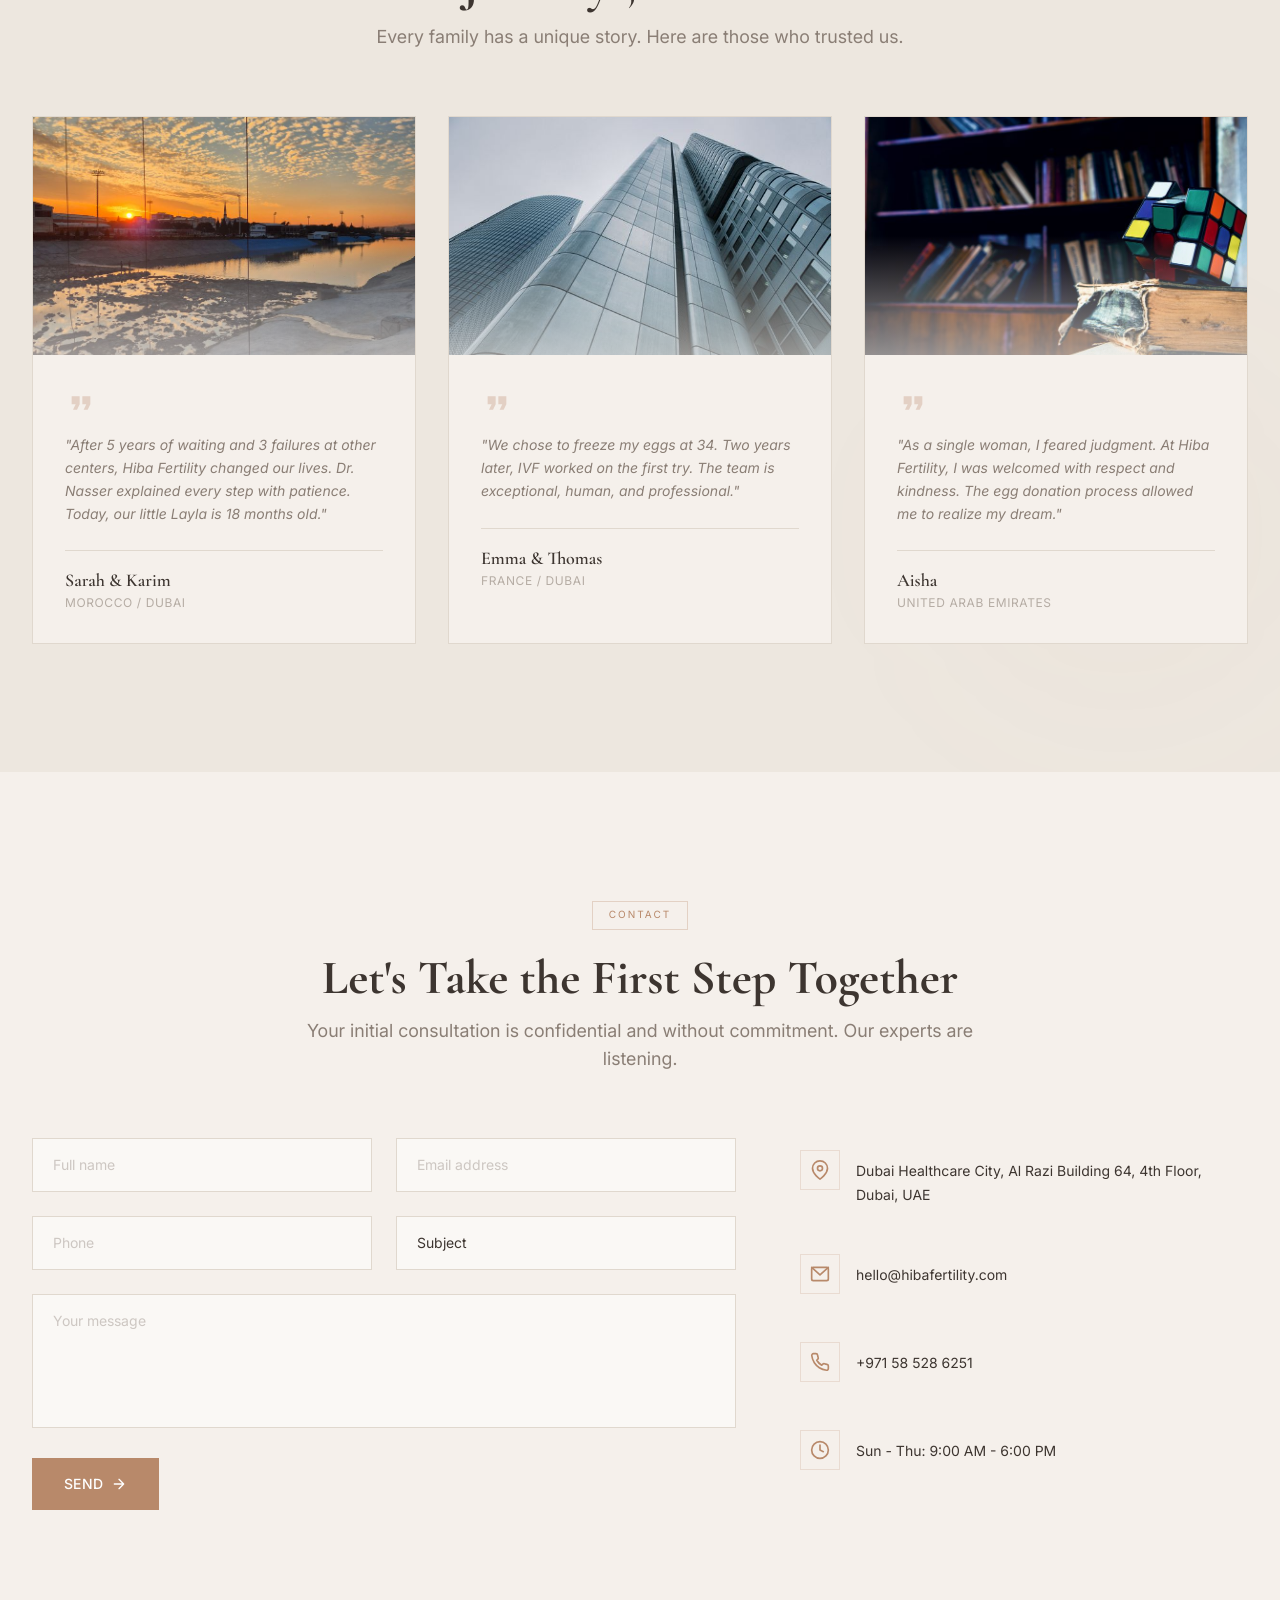
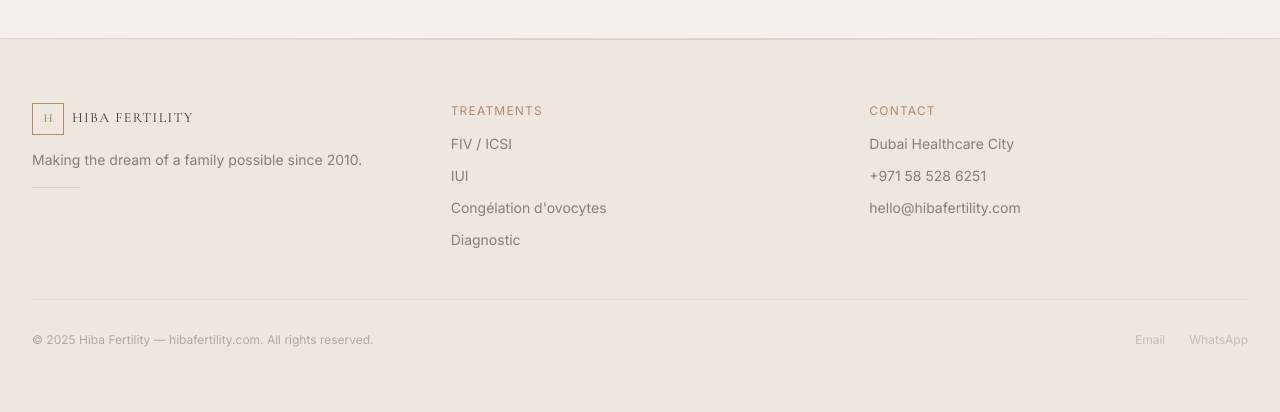
==== commit f407e2cf: "force cache bust" ====
--- a/index.html
+++ b/index.html
@@ -79,8 +79,9 @@
       "priceRange": "$$$"
     }
     </script>
-    <script type="module" crossorigin src="/assets/index-CaQOrzoz.js"></script>
-    <link rel="stylesheet" crossorigin href="/assets/index-Dzt9jkGx.css">
+    <script type="module" crossorigin src="/assets/index-C6roaajr.js"></script>
+    <link rel="stylesheet" crossorigin href="/assets/index-BQYT-c2M.css">
+    <!-- cache-bust-v3 -->
   </head>
   <body>
     <div id="root"></div>
--- a/assets/index-BQYT-c2M.css
+++ b/assets/index-BQYT-c2M.css
@@ -0,0 +1,2 @@
+/*! tailwindcss v4.3.1 | MIT License | https://tailwindcss.com */
+@layer properties{@supports (((-webkit-hyphens:none)) and (not (margin-trim:inline))) or ((-moz-orient:inline) and (not (color:rgb(from red r g b)))){*,:before,:after,::backdrop{--tw-rotate-x:initial;--tw-rotate-y:initial;--tw-rotate-z:initial;--tw-skew-x:initial;--tw-skew-y:initial;--tw-space-y-reverse:0;--tw-border-style:solid;--tw-gradient-position:initial;--tw-gradient-from:#0000;--tw-gradient-via:#0000;--tw-gradient-to:#0000;--tw-gradient-stops:initial;--tw-gradient-via-stops:initial;--tw-gradient-from-position:0%;--tw-gradient-via-position:50%;--tw-gradient-to-position:100%;--tw-leading:initial;--tw-font-weight:initial;--tw-tracking:initial;--tw-blur:initial;--tw-brightness:initial;--tw-contrast:initial;--tw-grayscale:initial;--tw-hue-rotate:initial;--tw-invert:initial;--tw-opacity:initial;--tw-saturate:initial;--tw-sepia:initial;--tw-drop-shadow:initial;--tw-drop-shadow-color:initial;--tw-drop-shadow-alpha:100%;--tw-drop-shadow-size:initial;--tw-duration:initial;--tw-translate-x:0;--tw-translate-y:0;--tw-translate-z:0;--tw-scale-x:1;--tw-scale-y:1;--tw-scale-z:1;--tw-content:"";--tw-shadow:0 0 #0000;--tw-shadow-color:initial;--tw-shadow-alpha:100%;--tw-inset-shadow:0 0 #0000;--tw-inset-shadow-color:initial;--tw-inset-shadow-alpha:100%;--tw-ring-color:initial;--tw-ring-shadow:0 0 #0000;--tw-inset-ring-color:initial;--tw-inset-ring-shadow:0 0 #0000;--tw-ring-inset:initial;--tw-ring-offset-width:0px;--tw-ring-offset-color:#fff;--tw-ring-offset-shadow:0 0 #0000}}}@layer theme{:root,:host{--font-sans:ui-sans-serif, system-ui, sans-serif, "Apple Color Emoji", "Segoe UI Emoji", "Segoe UI Symbol", "Noto Color Emoji";--font-mono:ui-monospace, SFMono-Regular, Menlo, Monaco, Consolas, "Liberation Mono", "Courier New", monospace;--color-white:#fff;--spacing:.25rem;--container-lg:32rem;--container-2xl:42rem;--container-3xl:48rem;--container-7xl:80rem;--text-xs:.75rem;--text-xs--line-height:calc(1 / .75);--text-sm:.875rem;--text-sm--line-height:calc(1.25 / .875);--text-base:1rem;--text-base--line-height:calc(1.5 / 1);--text-lg:1.125rem;--text-lg--line-height:calc(1.75 / 1.125);--text-xl:1.25rem;--text-xl--line-height:calc(1.75 / 1.25);--text-3xl:1.875rem;--text-3xl--line-height:calc(2.25 / 1.875);--text-4xl:2.25rem;--text-4xl--line-height:calc(2.5 / 2.25);--text-5xl:3rem;--text-5xl--line-height:1;--text-6xl:3.75rem;--text-6xl--line-height:1;--font-weight-medium:500;--font-weight-semibold:600;--font-weight-bold:700;--tracking-wide:.025em;--tracking-wider:.05em;--tracking-widest:.1em;--leading-relaxed:1.625;--default-transition-duration:.15s;--default-transition-timing-function:cubic-bezier(.4, 0, .2, 1);--default-font-family:var(--font-sans);--default-mono-font-family:var(--font-mono);--font-display:"Cormorant Garamond", serif;--font-body:"Inter", system-ui, sans-serif;--font-arabic:"Noto Kufi Arabic", sans-serif;--color-bg:#f5f0eb;--color-bg-warm:#ede7df;--color-bg-card:#faf8f5;--color-fg:#3d3530;--color-fg-muted:#8a7e75;--color-accent:#b8896a;--color-accent-hover:#c99b7d;--color-border:#e0d8ce;--color-success:#6b9b7a}}@layer base{*,:after,:before,::backdrop{box-sizing:border-box;border:0 solid;margin:0;padding:0}::file-selector-button{box-sizing:border-box;border:0 solid;margin:0;padding:0}html,:host{-webkit-text-size-adjust:100%;tab-size:4;line-height:1.5;font-family:var(--default-font-family,ui-sans-serif, system-ui, sans-serif, "Apple Color Emoji", "Segoe UI Emoji", "Segoe UI Symbol", "Noto Color Emoji");font-feature-settings:var(--default-font-feature-settings,normal);font-variation-settings:var(--default-font-variation-settings,normal);-webkit-tap-highlight-color:transparent}hr{height:0;color:inherit;border-top-width:1px}abbr:where([title]){-webkit-text-decoration:underline dotted;text-decoration:underline dotted}h1,h2,h3,h4,h5,h6{font-size:inherit;font-weight:inherit}a{color:inherit;-webkit-text-decoration:inherit;-webkit-text-decoration:inherit;-webkit-text-decoration:inherit;-webkit-text-decoration:inherit;text-decoration:inherit}b,strong{font-weight:bolder}code,kbd,samp,pre{font-family:var(--default-mono-font-family,ui-monospace, SFMono-Regular, Menlo, Monaco, Consolas, "Liberation Mono", "Courier New", monospace);font-feature-settings:var(--default-mono-font-feature-settings,normal);font-variation-settings:var(--default-mono-font-variation-settings,normal);font-size:1em}small{font-size:80%}sub,sup{vertical-align:baseline;font-size:75%;line-height:0;position:relative}sub{bottom:-.25em}sup{top:-.5em}table{text-indent:0;border-color:inherit;border-collapse:collapse}:-moz-focusring{outline:auto}progress{vertical-align:baseline}summary{display:list-item}ol,ul,menu{list-style:none}img,svg,video,canvas,audio,iframe,embed,object{vertical-align:middle;display:block}img,video{max-width:100%;height:auto}button,input,select,optgroup,textarea{font:inherit;font-feature-settings:inherit;font-variation-settings:inherit;letter-spacing:inherit;color:inherit;opacity:1;background-color:#0000;border-radius:0}::file-selector-button{font:inherit;font-feature-settings:inherit;font-variation-settings:inherit;letter-spacing:inherit;color:inherit;opacity:1;background-color:#0000;border-radius:0}:where(select:is([multiple],[size])) optgroup{font-weight:bolder}:where(select:is([multiple],[size])) optgroup option{padding-inline-start:20px}::file-selector-button{margin-inline-end:4px}::placeholder{opacity:1}@supports (not ((-webkit-appearance:-apple-pay-button))) or (contain-intrinsic-size:1px){::placeholder{color:currentColor}@supports (color:color-mix(in lab, red, red)){::placeholder{color:color-mix(in oklab, currentcolor 50%, transparent)}}}textarea{resize:vertical}::-webkit-search-decoration{-webkit-appearance:none}::-webkit-date-and-time-value{min-height:1lh;text-align:inherit}::-webkit-datetime-edit{display:inline-flex}::-webkit-datetime-edit-fields-wrapper{padding:0}::-webkit-datetime-edit{padding-block:0}::-webkit-datetime-edit-year-field{padding-block:0}::-webkit-datetime-edit-month-field{padding-block:0}::-webkit-datetime-edit-day-field{padding-block:0}::-webkit-datetime-edit-hour-field{padding-block:0}::-webkit-datetime-edit-minute-field{padding-block:0}::-webkit-datetime-edit-second-field{padding-block:0}::-webkit-datetime-edit-millisecond-field{padding-block:0}::-webkit-datetime-edit-meridiem-field{padding-block:0}::-webkit-calendar-picker-indicator{line-height:1}:-moz-ui-invalid{box-shadow:none}button,input:where([type=button],[type=reset],[type=submit]){appearance:button}::file-selector-button{appearance:button}::-webkit-inner-spin-button{height:auto}::-webkit-outer-spin-button{height:auto}[hidden]:where(:not([hidden=until-found])){display:none!important}}@layer components;@layer utilities{.visible{visibility:visible}.absolute{position:absolute}.fixed{position:fixed}.relative{position:relative}.static{position:static}.inset-0{inset:0}.-top-4{top:calc(var(--spacing) * -4)}.top-0{top:0}.top-20{top:calc(var(--spacing) * 20)}.-right-4{right:calc(var(--spacing) * -4)}.right-0{right:0}.-bottom-4{bottom:calc(var(--spacing) * -4)}.bottom-0{bottom:0}.bottom-20{bottom:calc(var(--spacing) * 20)}.-left-4{left:calc(var(--spacing) * -4)}.left-0{left:0}.z-10{z-index:10}.z-50{z-index:50}.-mx-3{margin-inline:calc(var(--spacing) * -3)}.mx-auto{margin-inline:auto}.mt-2{margin-top:calc(var(--spacing) * 2)}.mt-3{margin-top:calc(var(--spacing) * 3)}.mt-4{margin-top:calc(var(--spacing) * 4)}.mt-6{margin-top:calc(var(--spacing) * 6)}.mb-2{margin-bottom:calc(var(--spacing) * 2)}.mb-3{margin-bottom:calc(var(--spacing) * 3)}.mb-4{margin-bottom:calc(var(--spacing) * 4)}.mb-6{margin-bottom:calc(var(--spacing) * 6)}.mb-8{margin-bottom:calc(var(--spacing) * 8)}.mb-10{margin-bottom:calc(var(--spacing) * 10)}.mb-12{margin-bottom:calc(var(--spacing) * 12)}.mb-16{margin-bottom:calc(var(--spacing) * 16)}.mb-20{margin-bottom:calc(var(--spacing) * 20)}.flex{display:flex}.grid{display:grid}.hidden{display:none}.inline-block{display:inline-block}.inline-flex{display:inline-flex}.aspect-\[3\/4\]{aspect-ratio:3/4}.aspect-\[4\/5\]{aspect-ratio:4/5}.aspect-\[16\/10\]{aspect-ratio:16/10}.h-4{height:calc(var(--spacing) * 4)}.h-5{height:calc(var(--spacing) * 5)}.h-6{height:calc(var(--spacing) * 6)}.h-7{height:calc(var(--spacing) * 7)}.h-8{height:calc(var(--spacing) * 8)}.h-10{height:calc(var(--spacing) * 10)}.h-12{height:calc(var(--spacing) * 12)}.h-14{height:calc(var(--spacing) * 14)}.h-16{height:calc(var(--spacing) * 16)}.h-24{height:calc(var(--spacing) * 24)}.h-80{height:calc(var(--spacing) * 80)}.h-\[1px\]{height:1px}.h-\[2px\]{height:2px}.h-full{height:100%}.min-h-\[720px\]{min-height:720px}.min-h-screen{min-height:100vh}.w-4{width:calc(var(--spacing) * 4)}.w-5{width:calc(var(--spacing) * 5)}.w-6{width:calc(var(--spacing) * 6)}.w-7{width:calc(var(--spacing) * 7)}.w-8{width:calc(var(--spacing) * 8)}.w-10{width:calc(var(--spacing) * 10)}.w-12{width:calc(var(--spacing) * 12)}.w-16{width:calc(var(--spacing) * 16)}.w-24{width:calc(var(--spacing) * 24)}.w-80{width:calc(var(--spacing) * 80)}.w-full{width:100%}.max-w-2xl{max-width:var(--container-2xl)}.max-w-3xl{max-width:var(--container-3xl)}.max-w-7xl{max-width:var(--container-7xl)}.max-w-lg{max-width:var(--container-lg)}.flex-shrink-0{flex-shrink:0}.transform{transform:var(--tw-rotate-x,) var(--tw-rotate-y,) var(--tw-rotate-z,) var(--tw-skew-x,) var(--tw-skew-y,)}.cursor-default{cursor:default}.resize-none{resize:none}.appearance-none{appearance:none}.grid-cols-1{grid-template-columns:repeat(1,minmax(0,1fr))}.grid-cols-2{grid-template-columns:repeat(2,minmax(0,1fr))}.flex-col{flex-direction:column}.items-center{align-items:center}.items-start{align-items:flex-start}.justify-between{justify-content:space-between}.justify-center{justify-content:center}.gap-0\.5{gap:calc(var(--spacing) * .5)}.gap-2{gap:calc(var(--spacing) * 2)}.gap-3{gap:calc(var(--spacing) * 3)}.gap-4{gap:calc(var(--spacing) * 4)}.gap-6{gap:calc(var(--spacing) * 6)}.gap-8{gap:calc(var(--spacing) * 8)}.gap-10{gap:calc(var(--spacing) * 10)}.gap-12{gap:calc(var(--spacing) * 12)}:where(.space-y-3>:not(:last-child)){--tw-space-y-reverse:0;margin-block-start:calc(calc(var(--spacing) * 3) * var(--tw-space-y-reverse));margin-block-end:calc(calc(var(--spacing) * 3) * calc(1 - var(--tw-space-y-reverse)))}:where(.space-y-6>:not(:last-child)){--tw-space-y-reverse:0;margin-block-start:calc(calc(var(--spacing) * 6) * var(--tw-space-y-reverse));margin-block-end:calc(calc(var(--spacing) * 6) * calc(1 - var(--tw-space-y-reverse)))}.overflow-hidden{overflow:hidden}.rounded{border-radius:.25rem}.rounded-full{border-radius:3.40282e38px}.border{border-style:var(--tw-border-style);border-width:1px}.border-t{border-top-style:var(--tw-border-style);border-top-width:1px}.border-b{border-bottom-style:var(--tw-border-style);border-bottom-width:1px}.border-accent{border-color:var(--color-accent)}.border-accent\/10{border-color:#b8896a1a}@supports (color:color-mix(in lab, red, red)){.border-accent\/10{border-color:color-mix(in oklab, var(--color-accent) 10%, transparent)}}.border-accent\/20{border-color:#b8896a33}@supports (color:color-mix(in lab, red, red)){.border-accent\/20{border-color:color-mix(in oklab, var(--color-accent) 20%, transparent)}}.border-accent\/30{border-color:#b8896a4d}@supports (color:color-mix(in lab, red, red)){.border-accent\/30{border-color:color-mix(in oklab, var(--color-accent) 30%, transparent)}}.border-border{border-color:var(--color-border)}.border-fg-muted\/20{border-color:#8a7e7533}@supports (color:color-mix(in lab, red, red)){.border-fg-muted\/20{border-color:color-mix(in oklab, var(--color-fg-muted) 20%, transparent)}}.border-transparent{border-color:#0000}.bg-accent{background-color:var(--color-accent)}.bg-accent\/10{background-color:#b8896a1a}@supports (color:color-mix(in lab, red, red)){.bg-accent\/10{background-color:color-mix(in oklab, var(--color-accent) 10%, transparent)}}.bg-accent\/30{background-color:#b8896a4d}@supports (color:color-mix(in lab, red, red)){.bg-accent\/30{background-color:color-mix(in oklab, var(--color-accent) 30%, transparent)}}.bg-accent\/\[0\.03\]{background-color:#b8896a08}@supports (color:color-mix(in lab, red, red)){.bg-accent\/\[0\.03\]{background-color:color-mix(in oklab, var(--color-accent) 3%, transparent)}}.bg-bg{background-color:var(--color-bg)}.bg-bg-card{background-color:var(--color-bg-card)}.bg-bg-warm{background-color:var(--color-bg-warm)}.bg-bg\/50{background-color:#f5f0eb80}@supports (color:color-mix(in lab, red, red)){.bg-bg\/50{background-color:color-mix(in oklab, var(--color-bg) 50%, transparent)}}.bg-bg\/70{background-color:#f5f0ebb3}@supports (color:color-mix(in lab, red, red)){.bg-bg\/70{background-color:color-mix(in oklab, var(--color-bg) 70%, transparent)}}.bg-bg\/95{background-color:#f5f0ebf2}@supports (color:color-mix(in lab, red, red)){.bg-bg\/95{background-color:color-mix(in oklab, var(--color-bg) 95%, transparent)}}.bg-success{background-color:var(--color-success)}.bg-gradient-to-r{--tw-gradient-position:to right in oklab;background-image:linear-gradient(var(--tw-gradient-stops))}.bg-gradient-to-t{--tw-gradient-position:to top in oklab;background-image:linear-gradient(var(--tw-gradient-stops))}.from-bg{--tw-gradient-from:var(--color-bg);--tw-gradient-stops:var(--tw-gradient-via-stops,var(--tw-gradient-position), var(--tw-gradient-from) var(--tw-gradient-from-position), var(--tw-gradient-to) var(--tw-gradient-to-position))}.from-bg\/30{--tw-gradient-from:#f5f0eb4d}@supports (color:color-mix(in lab, red, red)){.from-bg\/30{--tw-gradient-from:color-mix(in oklab, var(--color-bg) 30%, transparent)}}.from-bg\/30{--tw-gradient-stops:var(--tw-gradient-via-stops,var(--tw-gradient-position), var(--tw-gradient-from) var(--tw-gradient-from-position), var(--tw-gradient-to) var(--tw-gradient-to-position))}.from-bg\/40{--tw-gradient-from:#f5f0eb66}@supports (color:color-mix(in lab, red, red)){.from-bg\/40{--tw-gradient-from:color-mix(in oklab, var(--color-bg) 40%, transparent)}}.from-bg\/40{--tw-gradient-stops:var(--tw-gradient-via-stops,var(--tw-gradient-position), var(--tw-gradient-from) var(--tw-gradient-from-position), var(--tw-gradient-to) var(--tw-gradient-to-position))}.from-bg\/60{--tw-gradient-from:#f5f0eb99}@supports (color:color-mix(in lab, red, red)){.from-bg\/60{--tw-gradient-from:color-mix(in oklab, var(--color-bg) 60%, transparent)}}.from-bg\/60{--tw-gradient-stops:var(--tw-gradient-via-stops,var(--tw-gradient-position), var(--tw-gradient-from) var(--tw-gradient-from-position), var(--tw-gradient-to) var(--tw-gradient-to-position))}.from-transparent{--tw-gradient-from:transparent;--tw-gradient-stops:var(--tw-gradient-via-stops,var(--tw-gradient-position), var(--tw-gradient-from) var(--tw-gradient-from-position), var(--tw-gradient-to) var(--tw-gradient-to-position))}.via-accent\/30{--tw-gradient-via:#b8896a4d}@supports (color:color-mix(in lab, red, red)){.via-accent\/30{--tw-gradient-via:color-mix(in oklab, var(--color-accent) 30%, transparent)}}.via-accent\/30{--tw-gradient-via-stops:var(--tw-gradient-position), var(--tw-gradient-from) var(--tw-gradient-from-position), var(--tw-gradient-via) var(--tw-gradient-via-position), var(--tw-gradient-to) var(--tw-gradient-to-position);--tw-gradient-stops:var(--tw-gradient-via-stops)}.via-bg\/90{--tw-gradient-via:#f5f0ebe6}@supports (color:color-mix(in lab, red, red)){.via-bg\/90{--tw-gradient-via:color-mix(in oklab, var(--color-bg) 90%, transparent)}}.via-bg\/90{--tw-gradient-via-stops:var(--tw-gradient-position), var(--tw-gradient-from) var(--tw-gradient-from-position), var(--tw-gradient-via) var(--tw-gradient-via-position), var(--tw-gradient-to) var(--tw-gradient-to-position);--tw-gradient-stops:var(--tw-gradient-via-stops)}.via-transparent{--tw-gradient-via:transparent;--tw-gradient-via-stops:var(--tw-gradient-position), var(--tw-gradient-from) var(--tw-gradient-from-position), var(--tw-gradient-via) var(--tw-gradient-via-position), var(--tw-gradient-to) var(--tw-gradient-to-position);--tw-gradient-stops:var(--tw-gradient-via-stops)}.to-bg\/30{--tw-gradient-to:#f5f0eb4d}@supports (color:color-mix(in lab, red, red)){.to-bg\/30{--tw-gradient-to:color-mix(in oklab, var(--color-bg) 30%, transparent)}}.to-bg\/30{--tw-gradient-stops:var(--tw-gradient-via-stops,var(--tw-gradient-position), var(--tw-gradient-from) var(--tw-gradient-from-position), var(--tw-gradient-to) var(--tw-gradient-to-position))}.to-bg\/40{--tw-gradient-to:#f5f0eb66}@supports (color:color-mix(in lab, red, red)){.to-bg\/40{--tw-gradient-to:color-mix(in oklab, var(--color-bg) 40%, transparent)}}.to-bg\/40{--tw-gradient-stops:var(--tw-gradient-via-stops,var(--tw-gradient-position), var(--tw-gradient-from) var(--tw-gradient-from-position), var(--tw-gradient-to) var(--tw-gradient-to-position))}.to-transparent{--tw-gradient-to:transparent;--tw-gradient-stops:var(--tw-gradient-via-stops,var(--tw-gradient-position), var(--tw-gradient-from) var(--tw-gradient-from-position), var(--tw-gradient-to) var(--tw-gradient-to-position))}.object-cover{object-fit:cover}.p-1{padding:var(--spacing)}.p-3{padding:calc(var(--spacing) * 3)}.p-6{padding:calc(var(--spacing) * 6)}.p-8{padding:calc(var(--spacing) * 8)}.px-2\.5{padding-inline:calc(var(--spacing) * 2.5)}.px-4{padding-inline:calc(var(--spacing) * 4)}.px-5{padding-inline:calc(var(--spacing) * 5)}.px-8{padding-inline:calc(var(--spacing) * 8)}.py-1{padding-block:var(--spacing)}.py-1\.5{padding-block:calc(var(--spacing) * 1.5)}.py-2{padding-block:calc(var(--spacing) * 2)}.py-3{padding-block:calc(var(--spacing) * 3)}.py-4{padding-block:calc(var(--spacing) * 4)}.py-6{padding-block:calc(var(--spacing) * 6)}.py-12{padding-block:calc(var(--spacing) * 12)}.py-20{padding-block:calc(var(--spacing) * 20)}.pt-2{padding-top:calc(var(--spacing) * 2)}.pt-4{padding-top:calc(var(--spacing) * 4)}.pt-8{padding-top:calc(var(--spacing) * 8)}.pt-28{padding-top:calc(var(--spacing) * 28)}.pb-20{padding-bottom:calc(var(--spacing) * 20)}.text-center{text-align:center}.text-start{text-align:start}.font-arabic{font-family:var(--font-arabic)}.font-display{font-family:var(--font-display)}.text-3xl{font-size:var(--text-3xl);line-height:var(--tw-leading,var(--text-3xl--line-height))}.text-4xl{font-size:var(--text-4xl);line-height:var(--tw-leading,var(--text-4xl--line-height))}.text-base{font-size:var(--text-base);line-height:var(--tw-leading,var(--text-base--line-height))}.text-lg{font-size:var(--text-lg);line-height:var(--tw-leading,var(--text-lg--line-height))}.text-sm{font-size:var(--text-sm);line-height:var(--tw-leading,var(--text-sm--line-height))}.text-xl{font-size:var(--text-xl);line-height:var(--tw-leading,var(--text-xl--line-height))}.text-xs{font-size:var(--text-xs);line-height:var(--tw-leading,var(--text-xs--line-height))}.text-\[10px\]{font-size:10px}.leading-\[1\.05\]{--tw-leading:1.05;line-height:1.05}.leading-\[1\.9\]{--tw-leading:1.9;line-height:1.9}.leading-relaxed{--tw-leading:var(--leading-relaxed);line-height:var(--leading-relaxed)}.font-bold{--tw-font-weight:var(--font-weight-bold);font-weight:var(--font-weight-bold)}.font-medium{--tw-font-weight:var(--font-weight-medium);font-weight:var(--font-weight-medium)}.font-semibold{--tw-font-weight:var(--font-weight-semibold);font-weight:var(--font-weight-semibold)}.tracking-\[0\.2em\]{--tw-tracking:.2em;letter-spacing:.2em}.tracking-wide{--tw-tracking:var(--tracking-wide);letter-spacing:var(--tracking-wide)}.tracking-wider{--tw-tracking:var(--tracking-wider);letter-spacing:var(--tracking-wider)}.tracking-widest{--tw-tracking:var(--tracking-widest);letter-spacing:var(--tracking-widest)}.text-accent{color:var(--color-accent)}.text-accent\/30{color:#b8896a4d}@supports (color:color-mix(in lab, red, red)){.text-accent\/30{color:color-mix(in oklab, var(--color-accent) 30%, transparent)}}.text-fg{color:var(--color-fg)}.text-fg-muted{color:var(--color-fg-muted)}.text-fg-muted\/40{color:#8a7e7566}@supports (color:color-mix(in lab, red, red)){.text-fg-muted\/40{color:color-mix(in oklab, var(--color-fg-muted) 40%, transparent)}}.text-fg-muted\/60{color:#8a7e7599}@supports (color:color-mix(in lab, red, red)){.text-fg-muted\/60{color:color-mix(in oklab, var(--color-fg-muted) 60%, transparent)}}.text-white{color:var(--color-white)}.normal-case{text-transform:none}.uppercase{text-transform:uppercase}.italic{font-style:italic}.opacity-0{opacity:0}.blur-\[100px\]{--tw-blur:blur(100px);filter:var(--tw-blur,) var(--tw-brightness,) var(--tw-contrast,) var(--tw-grayscale,) var(--tw-hue-rotate,) var(--tw-invert,) var(--tw-saturate,) var(--tw-sepia,) var(--tw-drop-shadow,)}.filter{filter:var(--tw-blur,) var(--tw-brightness,) var(--tw-contrast,) var(--tw-grayscale,) var(--tw-hue-rotate,) var(--tw-invert,) var(--tw-saturate,) var(--tw-sepia,) var(--tw-drop-shadow,)}.transition{transition-property:color,background-color,border-color,outline-color,text-decoration-color,fill,stroke,--tw-gradient-from,--tw-gradient-via,--tw-gradient-to,opacity,box-shadow,transform,translate,scale,rotate,filter,-webkit-backdrop-filter,backdrop-filter,display,content-visibility,overlay,pointer-events;transition-timing-function:var(--tw-ease,var(--default-transition-timing-function));transition-duration:var(--tw-duration,var(--default-transition-duration))}.transition-all{transition-property:all;transition-timing-function:var(--tw-ease,var(--default-transition-timing-function));transition-duration:var(--tw-duration,var(--default-transition-duration))}.transition-colors{transition-property:color,background-color,border-color,outline-color,text-decoration-color,fill,stroke,--tw-gradient-from,--tw-gradient-via,--tw-gradient-to;transition-timing-function:var(--tw-ease,var(--default-transition-timing-function));transition-duration:var(--tw-duration,var(--default-transition-duration))}.transition-opacity{transition-property:opacity;transition-timing-function:var(--tw-ease,var(--default-transition-timing-function));transition-duration:var(--tw-duration,var(--default-transition-duration))}.transition-transform{transition-property:transform,translate,scale,rotate;transition-timing-function:var(--tw-ease,var(--default-transition-timing-function));transition-duration:var(--tw-duration,var(--default-transition-duration))}.duration-300{--tw-duration:.3s;transition-duration:.3s}.duration-500{--tw-duration:.5s;transition-duration:.5s}.duration-700{--tw-duration:.7s;transition-duration:.7s}@media (hover:hover){.group-hover\:translate-x-1:is(:where(.group):hover *){--tw-translate-x:var(--spacing);translate:var(--tw-translate-x) var(--tw-translate-y)}.group-hover\:scale-105:is(:where(.group):hover *){--tw-scale-x:105%;--tw-scale-y:105%;--tw-scale-z:105%;scale:var(--tw-scale-x) var(--tw-scale-y)}.group-hover\:scale-110:is(:where(.group):hover *){--tw-scale-x:110%;--tw-scale-y:110%;--tw-scale-z:110%;scale:var(--tw-scale-x) var(--tw-scale-y)}.group-hover\:border-accent\/40:is(:where(.group):hover *){border-color:#b8896a66}@supports (color:color-mix(in lab, red, red)){.group-hover\:border-accent\/40:is(:where(.group):hover *){border-color:color-mix(in oklab, var(--color-accent) 40%, transparent)}}.group-hover\:border-accent\/50:is(:where(.group):hover *){border-color:#b8896a80}@supports (color:color-mix(in lab, red, red)){.group-hover\:border-accent\/50:is(:where(.group):hover *){border-color:color-mix(in oklab, var(--color-accent) 50%, transparent)}}.group-hover\:bg-accent\/5:is(:where(.group):hover *){background-color:#b8896a0d}@supports (color:color-mix(in lab, red, red)){.group-hover\:bg-accent\/5:is(:where(.group):hover *){background-color:color-mix(in oklab, var(--color-accent) 5%, transparent)}}.group-hover\:bg-accent\/10:is(:where(.group):hover *){background-color:#b8896a1a}@supports (color:color-mix(in lab, red, red)){.group-hover\:bg-accent\/10:is(:where(.group):hover *){background-color:color-mix(in oklab, var(--color-accent) 10%, transparent)}}.group-hover\:text-accent:is(:where(.group):hover *){color:var(--color-accent)}.group-hover\:opacity-100:is(:where(.group):hover *){opacity:1}}.placeholder\:text-fg-muted\/40::placeholder{color:#8a7e7566}@supports (color:color-mix(in lab, red, red)){.placeholder\:text-fg-muted\/40::placeholder{color:color-mix(in oklab, var(--color-fg-muted) 40%, transparent)}}.after\:absolute:after{content:var(--tw-content);position:absolute}.after\:bottom-\[-4px\]:after{content:var(--tw-content);bottom:-4px}.after\:left-0:after{content:var(--tw-content);left:0}.after\:h-\[1px\]:after{content:var(--tw-content);height:1px}.after\:w-0:after{content:var(--tw-content);width:0}.after\:bg-accent:after{content:var(--tw-content);background-color:var(--color-accent)}.after\:transition-all:after{content:var(--tw-content);transition-property:all;transition-timing-function:var(--tw-ease,var(--default-transition-timing-function));transition-duration:var(--tw-duration,var(--default-transition-duration))}.after\:duration-300:after{content:var(--tw-content);--tw-duration:.3s;transition-duration:.3s}.after\:content-\[\'\'\]:after{--tw-content:"";content:var(--tw-content)}@media (hover:hover){.hover\:border-accent:hover{border-color:var(--color-accent)}.hover\:bg-accent-hover:hover{background-color:var(--color-accent-hover)}.hover\:bg-accent\/5:hover{background-color:#b8896a0d}@supports (color:color-mix(in lab, red, red)){.hover\:bg-accent\/5:hover{background-color:color-mix(in oklab, var(--color-accent) 5%, transparent)}}.hover\:bg-fg-muted\/5:hover{background-color:#8a7e750d}@supports (color:color-mix(in lab, red, red)){.hover\:bg-fg-muted\/5:hover{background-color:color-mix(in oklab, var(--color-fg-muted) 5%, transparent)}}.hover\:text-accent:hover{color:var(--color-accent)}.hover\:text-accent-hover:hover{color:var(--color-accent-hover)}.hover\:text-fg:hover{color:var(--color-fg)}.hover\:shadow-\[0_4px_20px_rgba\(184\,137\,106\,0\.3\)\]:hover{--tw-shadow:0 4px 20px var(--tw-shadow-color,#b8896a4d);box-shadow:var(--tw-inset-shadow), var(--tw-inset-ring-shadow), var(--tw-ring-offset-shadow), var(--tw-ring-shadow), var(--tw-shadow)}.hover\:shadow-\[0_4px_20px_rgba\(184\,137\,106\,0\.35\)\]:hover{--tw-shadow:0 4px 20px var(--tw-shadow-color,#b8896a59);box-shadow:var(--tw-inset-shadow), var(--tw-inset-ring-shadow), var(--tw-ring-offset-shadow), var(--tw-ring-shadow), var(--tw-shadow)}.hover\:shadow-\[0_8px_32px_rgba\(184\,137\,106\,0\.35\)\]:hover{--tw-shadow:0 8px 32px var(--tw-shadow-color,#b8896a59);box-shadow:var(--tw-inset-shadow), var(--tw-inset-ring-shadow), var(--tw-ring-offset-shadow), var(--tw-ring-shadow), var(--tw-shadow)}.hover\:after\:w-full:hover:after{content:var(--tw-content);width:100%}}.focus\:border-accent:focus{border-color:var(--color-accent)}.focus\:shadow-\[0_0_0_3px_rgba\(184\,137\,106\,0\.08\)\]:focus{--tw-shadow:0 0 0 3px var(--tw-shadow-color,#b8896a14);box-shadow:var(--tw-inset-shadow), var(--tw-inset-ring-shadow), var(--tw-ring-offset-shadow), var(--tw-ring-shadow), var(--tw-shadow)}.focus\:outline-none:focus{--tw-outline-style:none;outline-style:none}@media (width>=640px){.sm\:w-auto{width:auto}.sm\:grid-cols-2{grid-template-columns:repeat(2,minmax(0,1fr))}.sm\:flex-row{flex-direction:row}.sm\:flex-row-reverse{flex-direction:row-reverse}}@media (width>=768px){.md\:block{display:block}.md\:inline-flex{display:inline-flex}.md\:grid-cols-2{grid-template-columns:repeat(2,minmax(0,1fr))}.md\:grid-cols-3{grid-template-columns:repeat(3,minmax(0,1fr))}.md\:grid-cols-4{grid-template-columns:repeat(4,minmax(0,1fr))}.md\:flex-row{flex-direction:row}.md\:text-4xl{font-size:var(--text-4xl);line-height:var(--tw-leading,var(--text-4xl--line-height))}.md\:text-5xl{font-size:var(--text-5xl);line-height:var(--tw-leading,var(--text-5xl--line-height))}}@media (width>=1024px){.lg\:col-span-2{grid-column:span 2/span 2}.lg\:col-span-3{grid-column:span 3/span 3}.lg\:mb-20{margin-bottom:calc(var(--spacing) * 20)}.lg\:block{display:block}.lg\:flex{display:flex}.lg\:hidden{display:none}.lg\:h-10{height:calc(var(--spacing) * 10)}.lg\:h-20{height:calc(var(--spacing) * 20)}.lg\:min-h-\[85vh\]{min-height:85vh}.lg\:w-10{width:calc(var(--spacing) * 10)}.lg\:grid-cols-2{grid-template-columns:repeat(2,minmax(0,1fr))}.lg\:grid-cols-3{grid-template-columns:repeat(3,minmax(0,1fr))}.lg\:grid-cols-5{grid-template-columns:repeat(5,minmax(0,1fr))}.lg\:gap-6{gap:calc(var(--spacing) * 6)}.lg\:gap-8{gap:calc(var(--spacing) * 8)}.lg\:gap-16{gap:calc(var(--spacing) * 16)}.lg\:p-8{padding:calc(var(--spacing) * 8)}.lg\:px-8{padding-inline:calc(var(--spacing) * 8)}.lg\:py-16{padding-block:calc(var(--spacing) * 16)}.lg\:py-32{padding-block:calc(var(--spacing) * 32)}.lg\:pt-36{padding-top:calc(var(--spacing) * 36)}.lg\:pb-28{padding-bottom:calc(var(--spacing) * 28)}.lg\:text-5xl{font-size:var(--text-5xl);line-height:var(--tw-leading,var(--text-5xl--line-height))}.lg\:text-6xl{font-size:var(--text-6xl);line-height:var(--tw-leading,var(--text-6xl--line-height))}.lg\:text-base{font-size:var(--text-base);line-height:var(--tw-leading,var(--text-base--line-height))}.lg\:text-lg{font-size:var(--text-lg);line-height:var(--tw-leading,var(--text-lg--line-height))}.lg\:text-sm{font-size:var(--text-sm);line-height:var(--tw-leading,var(--text-sm--line-height))}}.rtl\:rotate-180:where(:is(:lang(ae),:lang(ar),:lang(arc),:lang(bcc),:lang(bqi),:lang(ckb),:lang(dv),:lang(fa),:lang(glk),:lang(he),:lang(ku),:lang(mzn),:lang(nqo),:lang(pnb),:lang(ps),:lang(sd),:lang(ug),:lang(ur),:lang(yi)),[dir=rtl],[dir=rtl] *){rotate:180deg}@media (hover:hover){.rtl\:group-hover\:-translate-x-1:where(:is(:lang(ae),:lang(ar),:lang(arc),:lang(bcc),:lang(bqi),:lang(ckb),:lang(dv),:lang(fa),:lang(glk),:lang(he),:lang(ku),:lang(mzn),:lang(nqo),:lang(pnb),:lang(ps),:lang(sd),:lang(ug),:lang(ur),:lang(yi)),[dir=rtl],[dir=rtl] *):is(:where(.group):hover *){--tw-translate-x:calc(var(--spacing) * -1);translate:var(--tw-translate-x) var(--tw-translate-y)}}}*{box-sizing:border-box}html{background:var(--color-bg);scroll-behavior:smooth}body{background:var(--color-bg);min-width:320px;color:var(--color-fg);font-family:var(--font-body);text-rendering:geometricprecision;-webkit-font-smoothing:antialiased;margin:0}[dir=rtl]{font-family:var(--font-arabic), var(--font-body)}[dir=rtl] .font-display{font-family:var(--font-arabic), var(--font-display), serif}img,svg,video,canvas{max-width:100%;display:block}::selection{background:#b8896a40}::-webkit-scrollbar{width:6px}::-webkit-scrollbar-track{background:var(--color-bg)}::-webkit-scrollbar-thumb{background:#b8896a4d;border-radius:3px}@keyframes fadeUp{0%{opacity:0;transform:translateY(24px)}to{opacity:1;transform:translateY(0)}}@keyframes fadeDown{0%{opacity:0;transform:translateY(-30px)}to{opacity:1;transform:translateY(0)}}@keyframes expandWidth{0%{width:0}to{width:60px}}@keyframes shimmer{0%{background-position:-200%}to{background-position:200%}}@keyframes float{0%,to{transform:translateY(0)}50%{transform:translateY(-6px)}}.navbar-glass{-webkit-backdrop-filter:blur(16px)saturate(1.2)}.card-hover{transition:transform .5s cubic-bezier(.23,1,.32,1),box-shadow .5s,border-color .4s}.card-hover:hover{transform:translateY(-4px);box-shadow:0 20px 60px -15px #3d353014,0 0 0 1px #b8896a26}.scroll-progress{z-index:100;background:linear-gradient(90deg,#b8896a,#c99b7d,#b8896a);height:2px;transition:width .15s;position:fixed;top:0;left:0}.section-divider{background:linear-gradient(90deg, transparent, var(--color-border), transparent);height:1px}.scroll-top-btn{z-index:90;border:1px solid var(--color-border);cursor:pointer;opacity:0;pointer-events:none;background:#faf8f5f2;justify-content:center;align-items:center;width:44px;height:44px;transition:all .3s;display:flex;position:fixed;bottom:24px;right:24px;transform:translateY(16px)}[dir=rtl] .scroll-top-btn{left:24px;right:auto}.scroll-top-btn.visible{opacity:1;pointer-events:auto;transform:translateY(0)}.scroll-top-btn:hover{border-color:var(--color-accent);background:#b8896a1a}.whatsapp-float{z-index:90;animation:3s ease-in-out infinite float;position:fixed;bottom:24px;right:24px}[dir=rtl] .whatsapp-float{left:24px;right:auto}.whatsapp-float a{background:#25d366;border-radius:50%;justify-content:center;align-items:center;width:56px;height:56px;transition:transform .3s,box-shadow .3s;display:flex;box-shadow:0 4px 24px #25d36666}.whatsapp-float a:hover{transform:scale(1.1);box-shadow:0 6px 32px #25d36680}@property --tw-rotate-x{syntax:"*";inherits:false}@property --tw-rotate-y{syntax:"*";inherits:false}@property --tw-rotate-z{syntax:"*";inherits:false}@property --tw-skew-x{syntax:"*";inherits:false}@property --tw-skew-y{syntax:"*";inherits:false}@property --tw-space-y-reverse{syntax:"*";inherits:false;initial-value:0}@property --tw-border-style{syntax:"*";inherits:false;initial-value:solid}@property --tw-gradient-position{syntax:"*";inherits:false}@property --tw-gradient-from{syntax:"<color>";inherits:false;initial-value:#0000}@property --tw-gradient-via{syntax:"<color>";inherits:false;initial-value:#0000}@property --tw-gradient-to{syntax:"<color>";inherits:false;initial-value:#0000}@property --tw-gradient-stops{syntax:"*";inherits:false}@property --tw-gradient-via-stops{syntax:"*";inherits:false}@property --tw-gradient-from-position{syntax:"<length-percentage>";inherits:false;initial-value:0%}@property --tw-gradient-via-position{syntax:"<length-percentage>";inherits:false;initial-value:50%}@property --tw-gradient-to-position{syntax:"<length-percentage>";inherits:false;initial-value:100%}@property --tw-leading{syntax:"*";inherits:false}@property --tw-font-weight{syntax:"*";inherits:false}@property --tw-tracking{syntax:"*";inherits:false}@property --tw-blur{syntax:"*";inherits:false}@property --tw-brightness{syntax:"*";inherits:false}@property --tw-contrast{syntax:"*";inherits:false}@property --tw-grayscale{syntax:"*";inherits:false}@property --tw-hue-rotate{syntax:"*";inherits:false}@property --tw-invert{syntax:"*";inherits:false}@property --tw-opacity{syntax:"*";inherits:false}@property --tw-saturate{syntax:"*";inherits:false}@property --tw-sepia{syntax:"*";inherits:false}@property --tw-drop-shadow{syntax:"*";inherits:false}@property --tw-drop-shadow-color{syntax:"*";inherits:false}@property --tw-drop-shadow-alpha{syntax:"<percentage>";inherits:false;initial-value:100%}@property --tw-drop-shadow-size{syntax:"*";inherits:false}@property --tw-duration{syntax:"*";inherits:false}@property --tw-translate-x{syntax:"*";inherits:false;initial-value:0}@property --tw-translate-y{syntax:"*";inherits:false;initial-value:0}@property --tw-translate-z{syntax:"*";inherits:false;initial-value:0}@property --tw-scale-x{syntax:"*";inherits:false;initial-value:1}@property --tw-scale-y{syntax:"*";inherits:false;initial-value:1}@property --tw-scale-z{syntax:"*";inherits:false;initial-value:1}@property --tw-content{syntax:"*";inherits:false;initial-value:""}@property --tw-shadow{syntax:"*";inherits:false;initial-value:0 0 #0000}@property --tw-shadow-color{syntax:"*";inherits:false}@property --tw-shadow-alpha{syntax:"<percentage>";inherits:false;initial-value:100%}@property --tw-inset-shadow{syntax:"*";inherits:false;initial-value:0 0 #0000}@property --tw-inset-shadow-color{syntax:"*";inherits:false}@property --tw-inset-shadow-alpha{syntax:"<percentage>";inherits:false;initial-value:100%}@property --tw-ring-color{syntax:"*";inherits:false}@property --tw-ring-shadow{syntax:"*";inherits:false;initial-value:0 0 #0000}@property --tw-inset-ring-color{syntax:"*";inherits:false}@property --tw-inset-ring-shadow{syntax:"*";inherits:false;initial-value:0 0 #0000}@property --tw-ring-inset{syntax:"*";inherits:false}@property --tw-ring-offset-width{syntax:"<length>";inherits:false;initial-value:0}@property --tw-ring-offset-color{syntax:"*";inherits:false;initial-value:#fff}@property --tw-ring-offset-shadow{syntax:"*";inherits:false;initial-value:0 0 #0000}
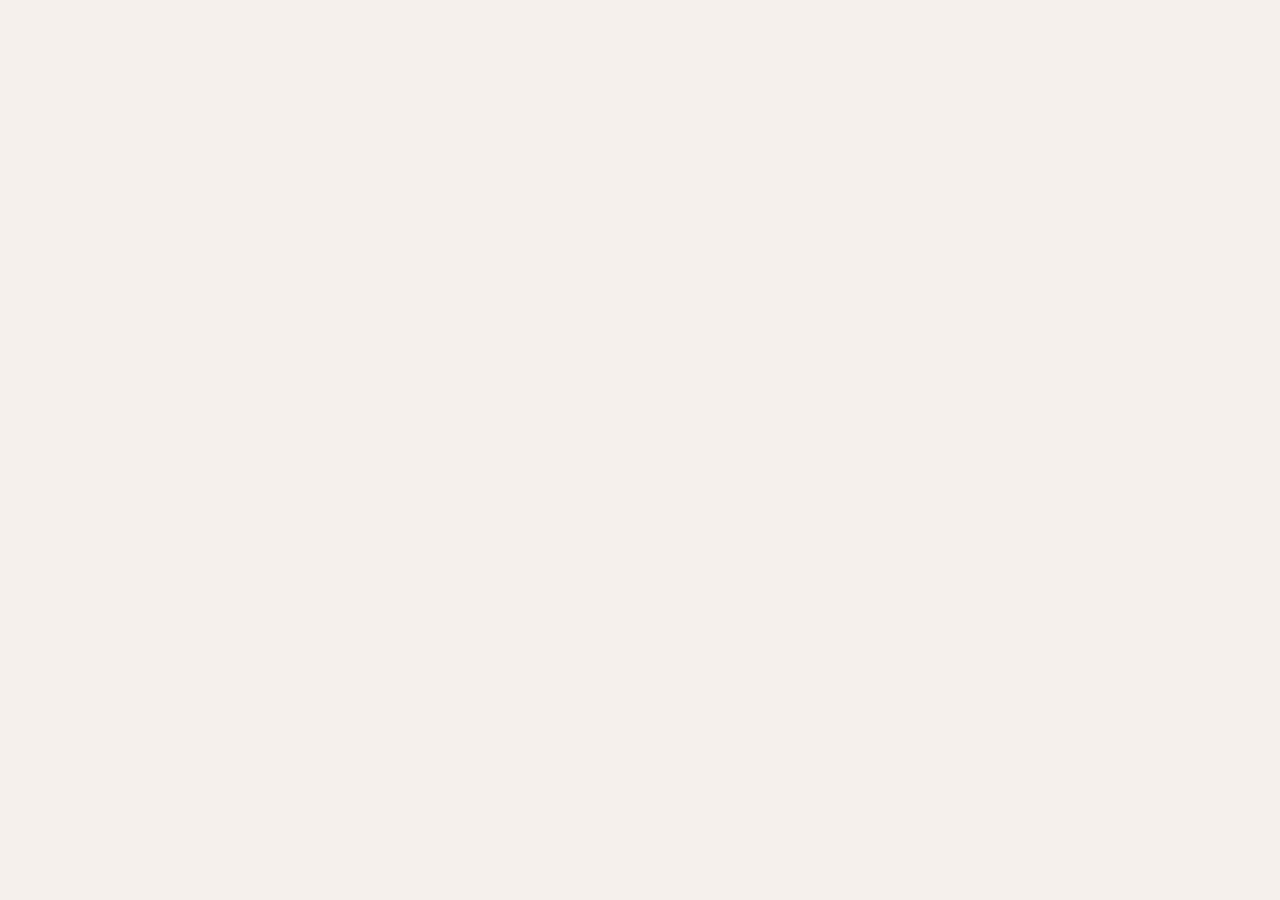
==== commit d394a10f: "deploy: index.html" ====
--- a/index.html
+++ b/index.html
@@ -79,9 +79,8 @@
       "priceRange": "$$$"
     }
     </script>
-    <script type="module" crossorigin src="/assets/index-C6roaajr.js"></script>
+    <script type="module" crossorigin src="/assets/index-DXRApKZ0.js"></script>
     <link rel="stylesheet" crossorigin href="/assets/index-BQYT-c2M.css">
-    <!-- cache-bust-v3 -->
   </head>
   <body>
     <div id="root"></div>
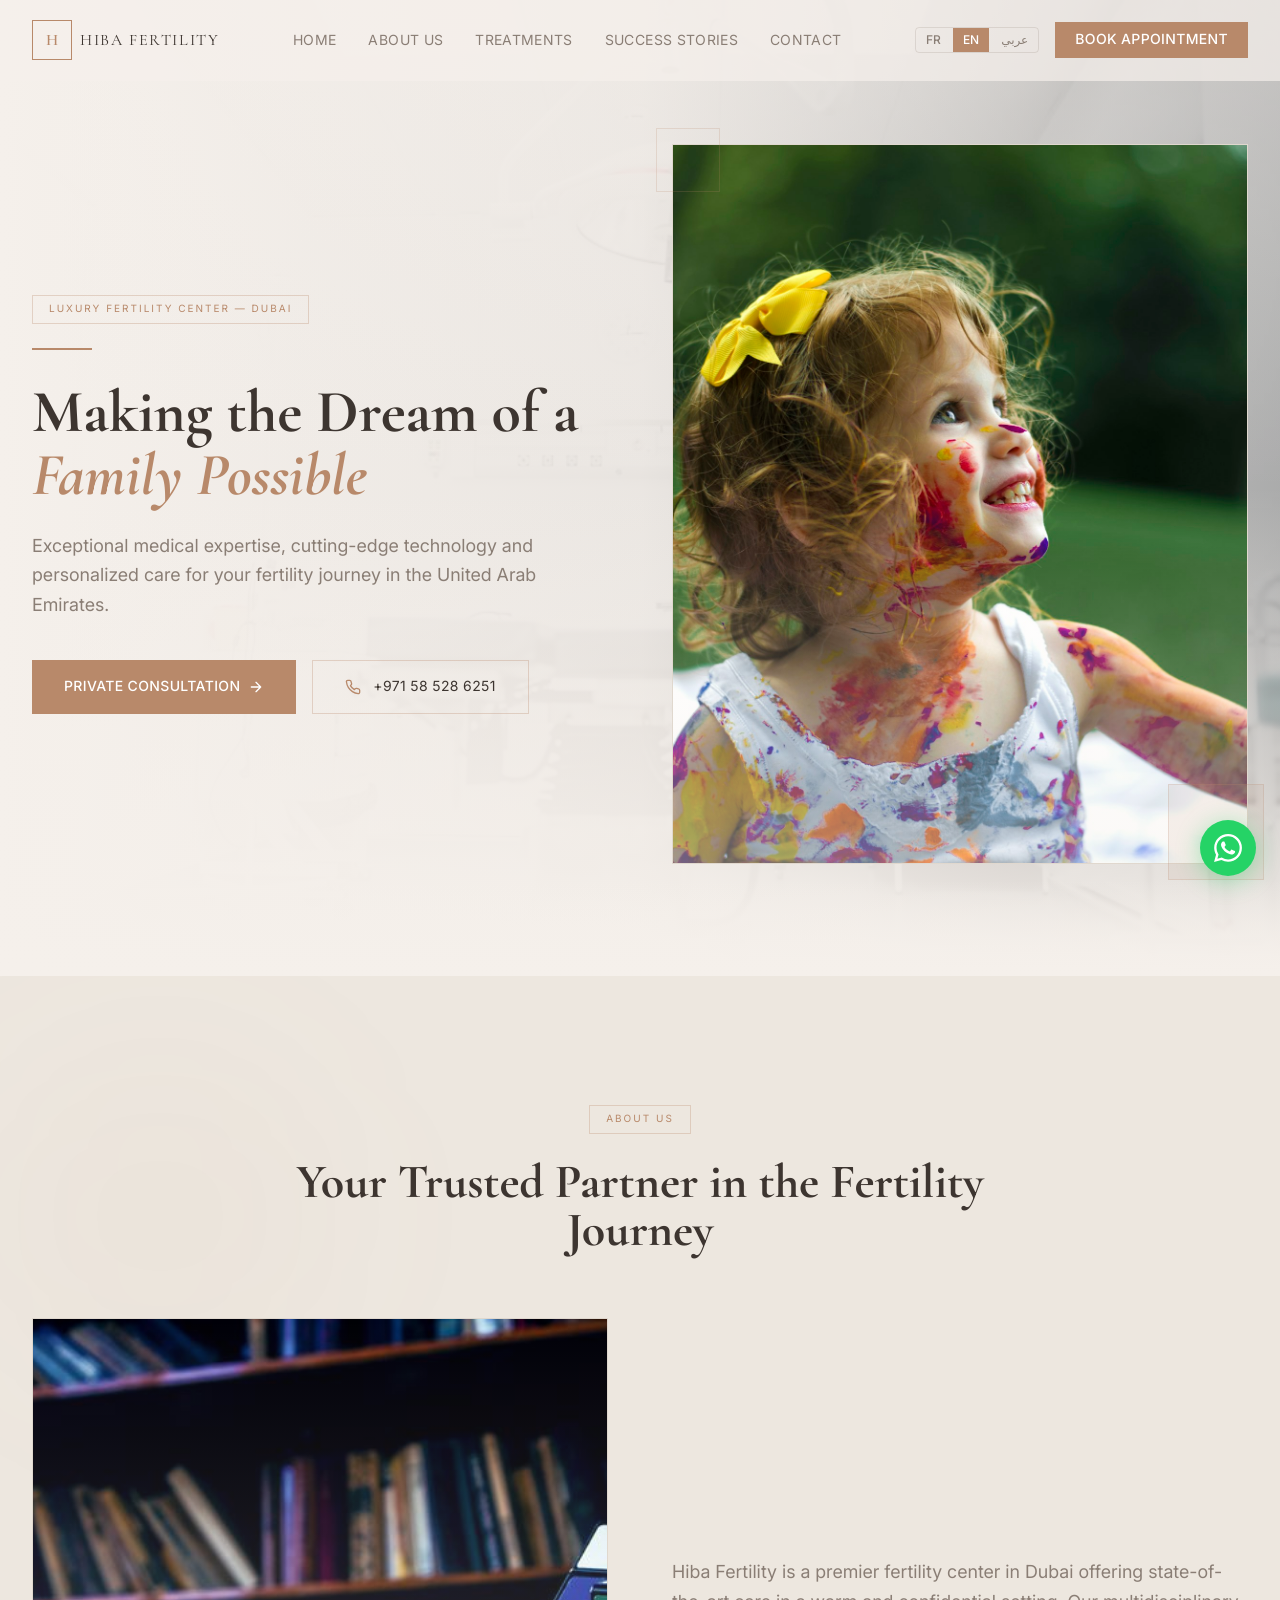
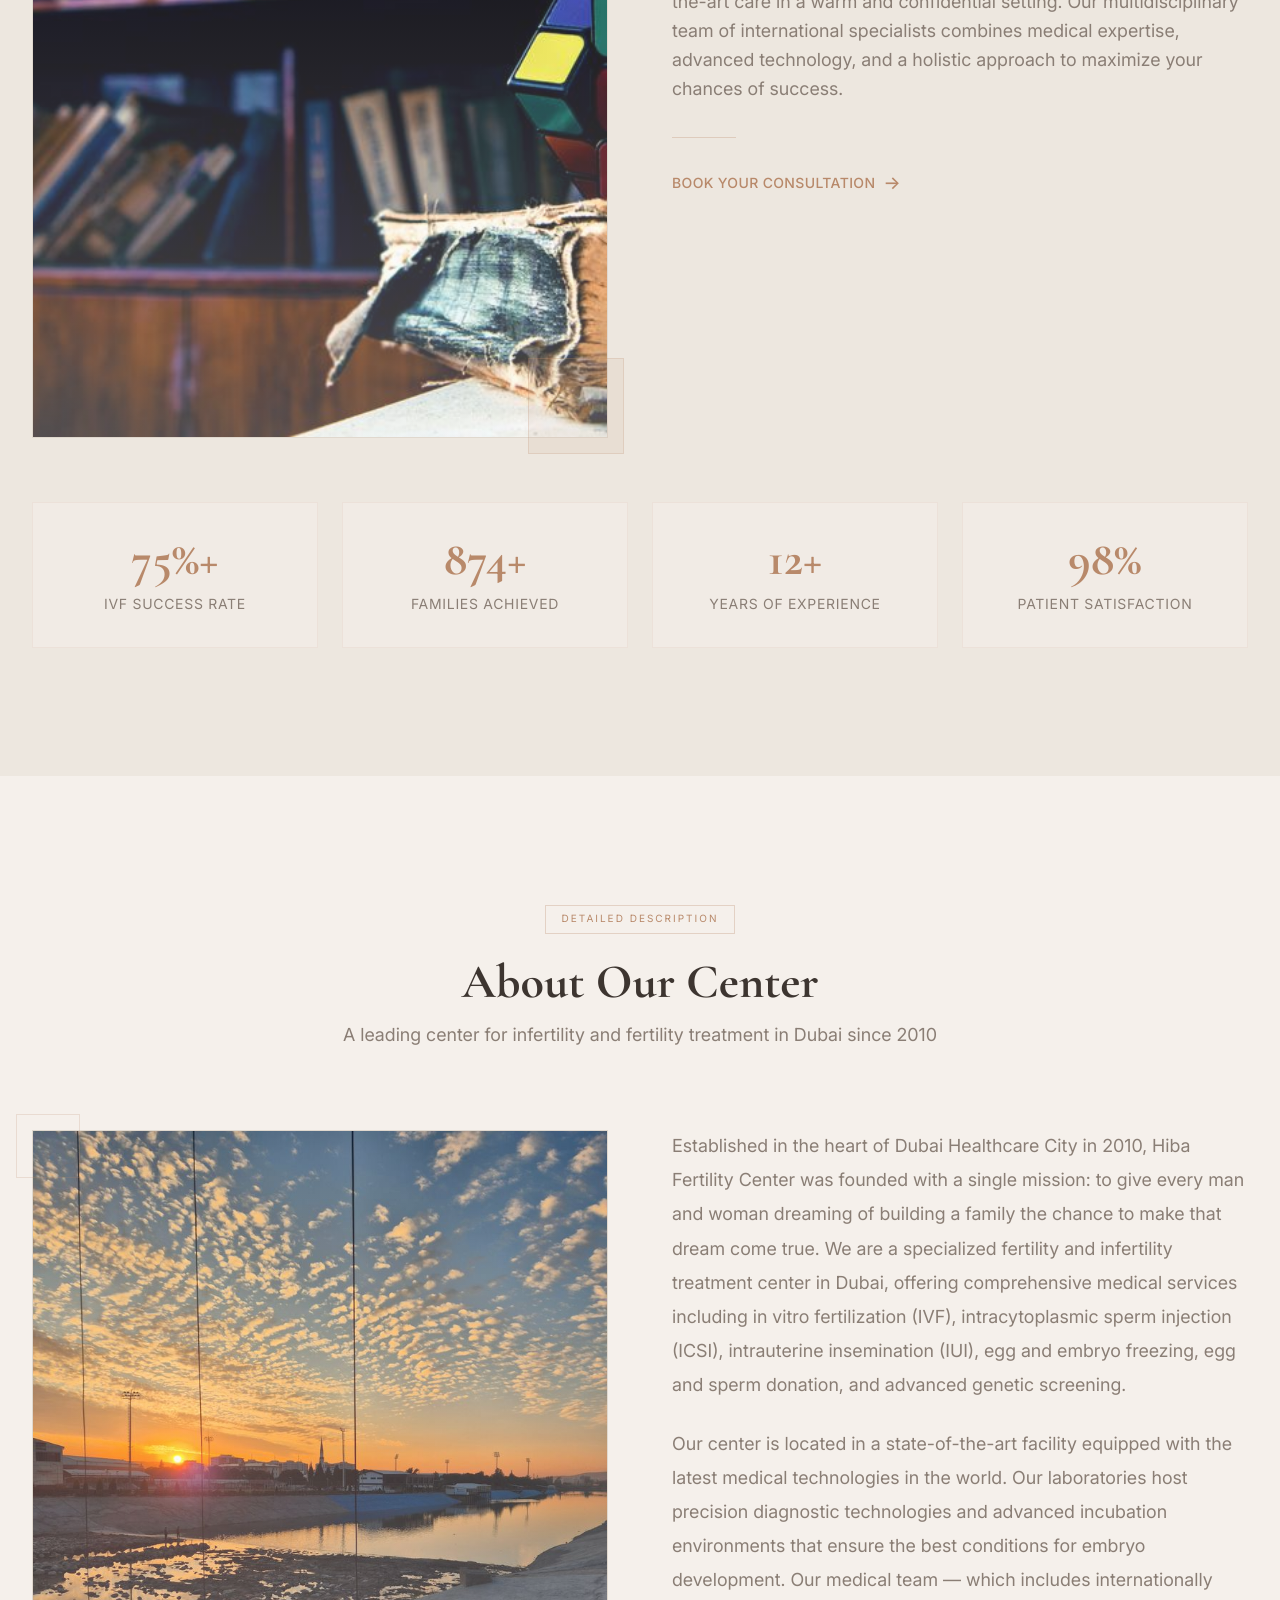
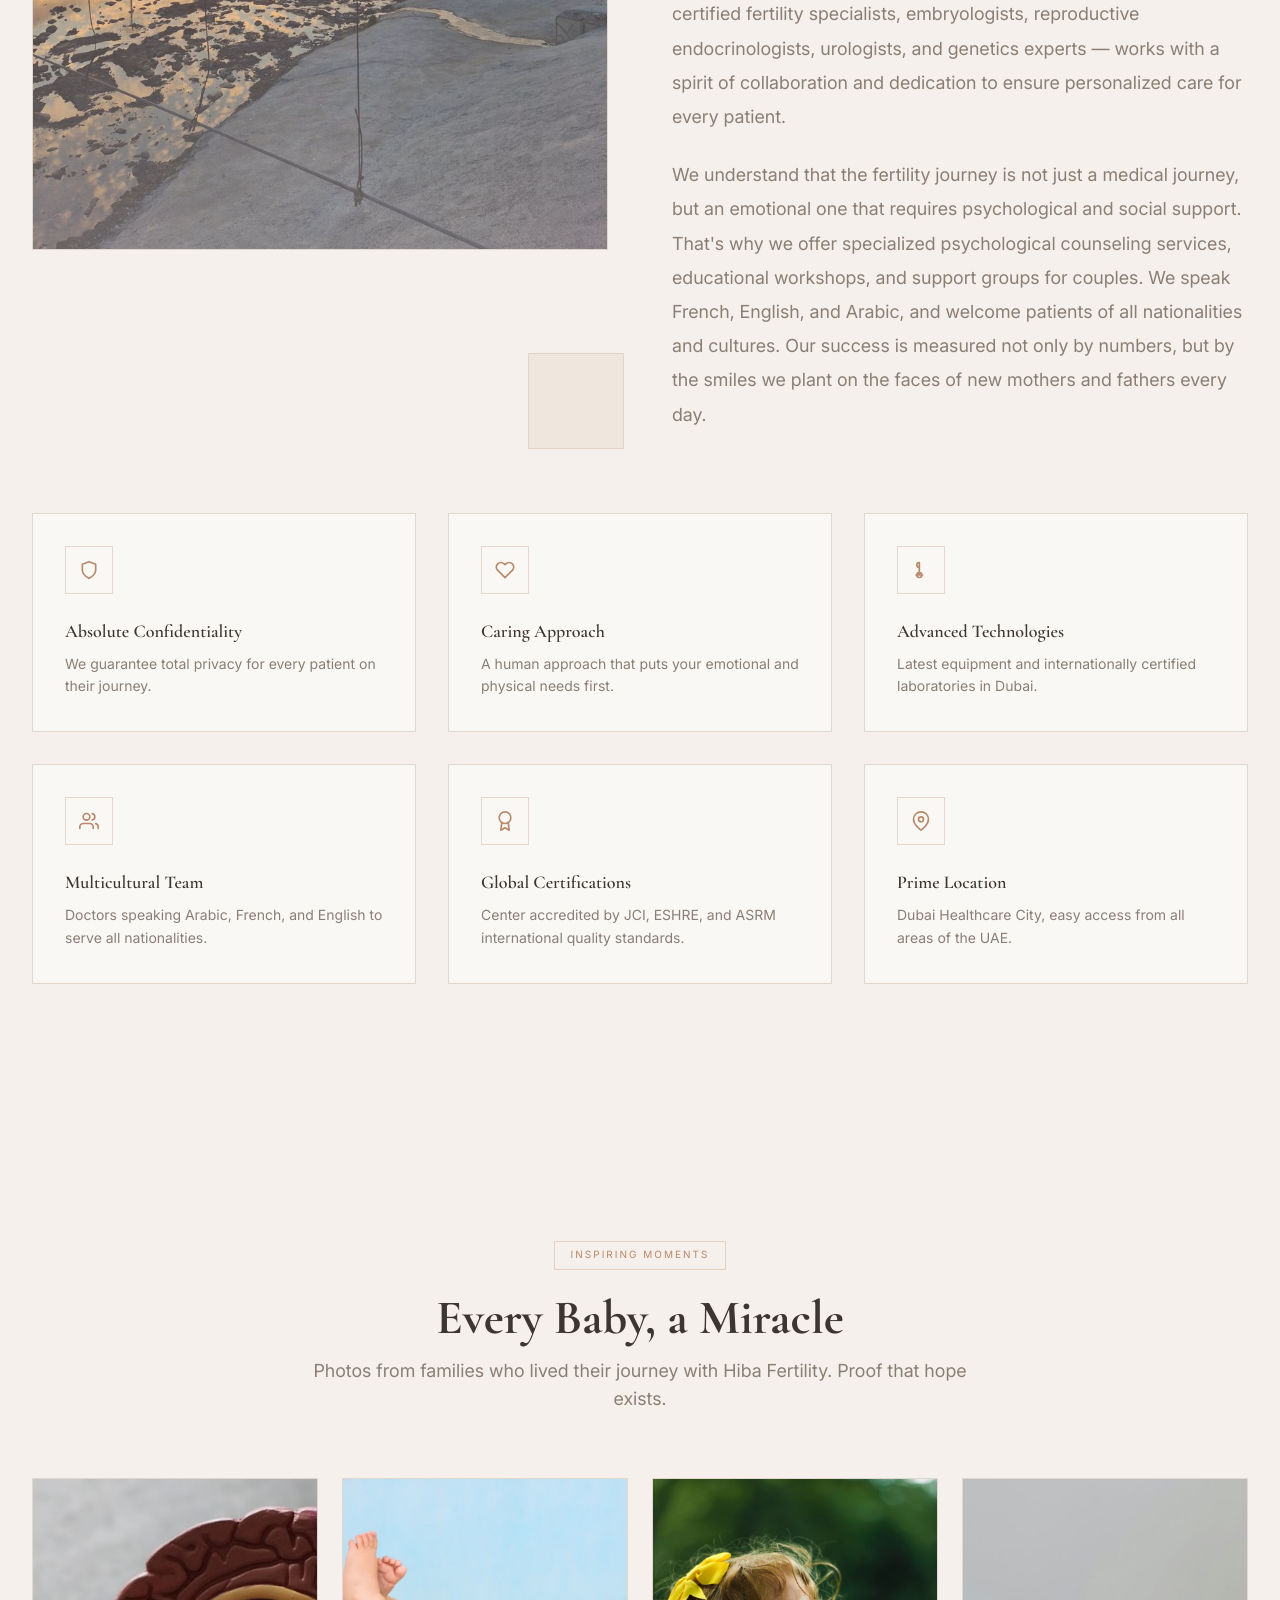
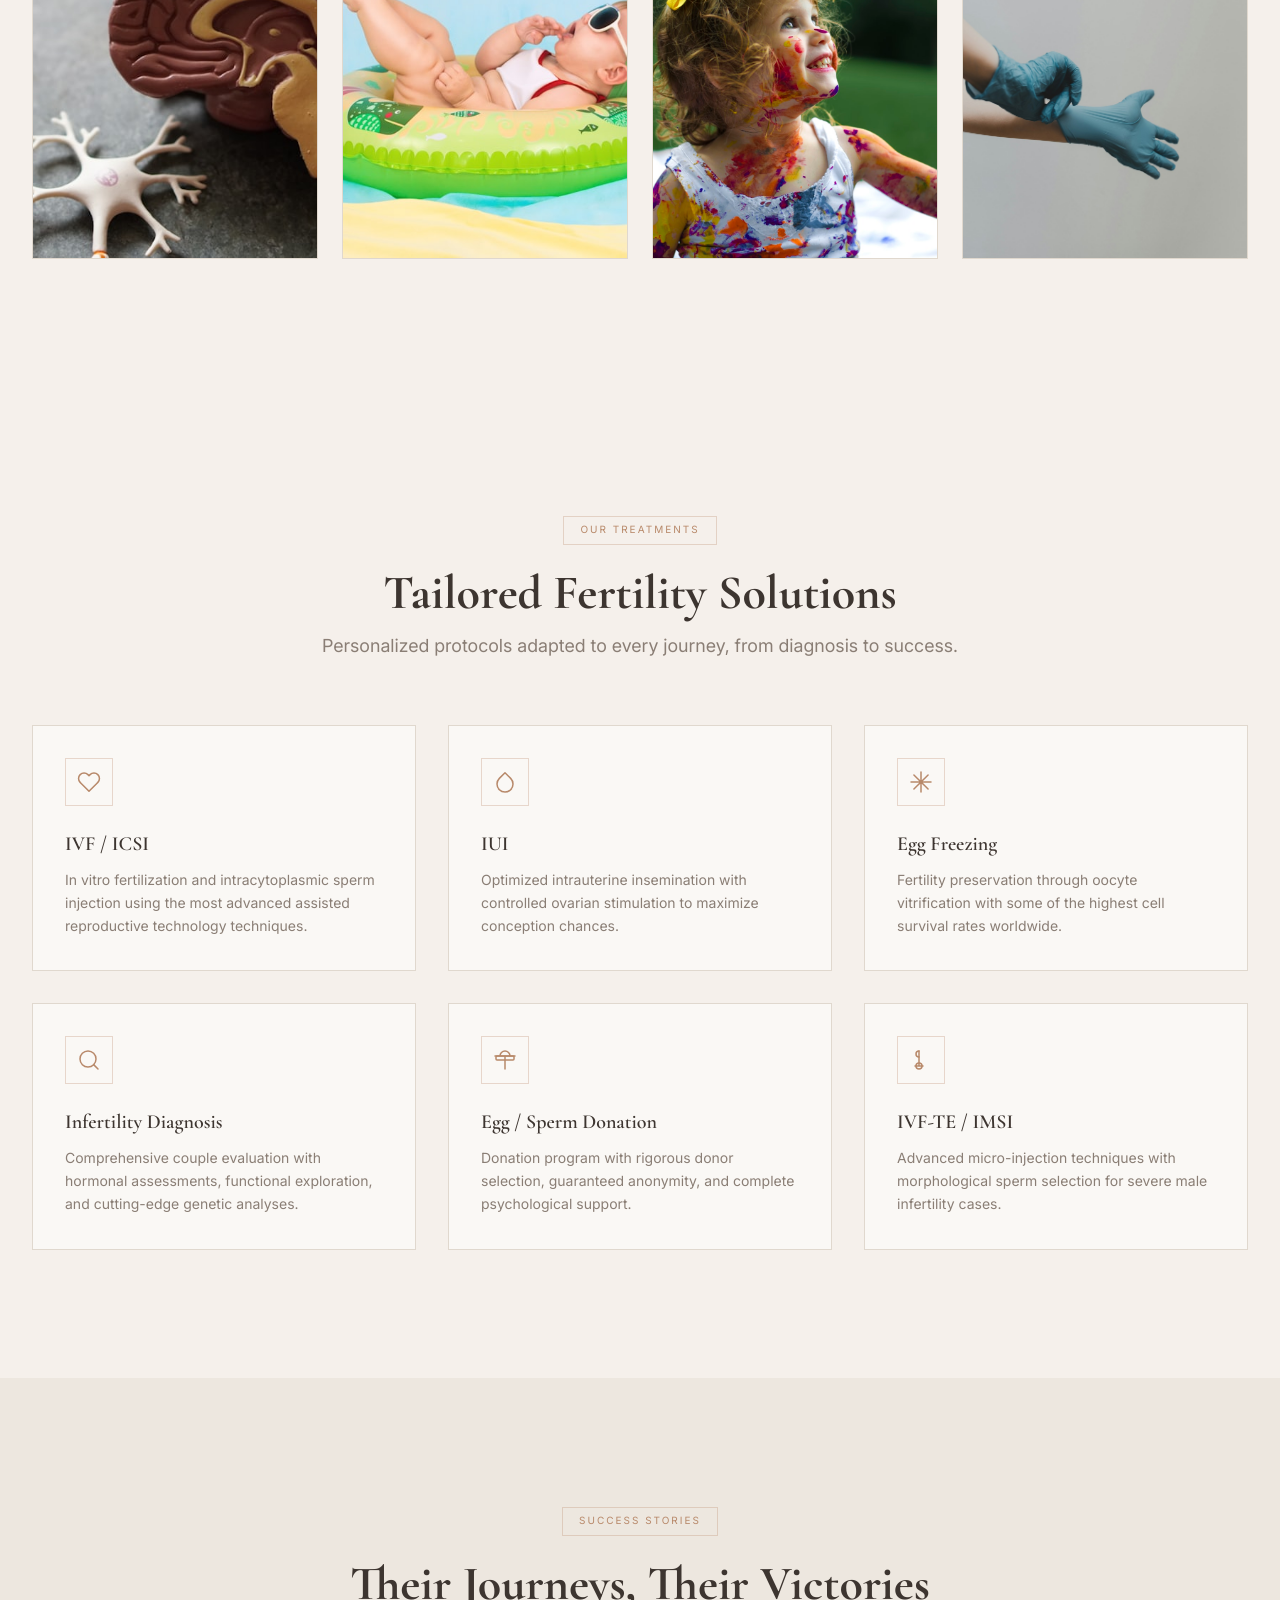
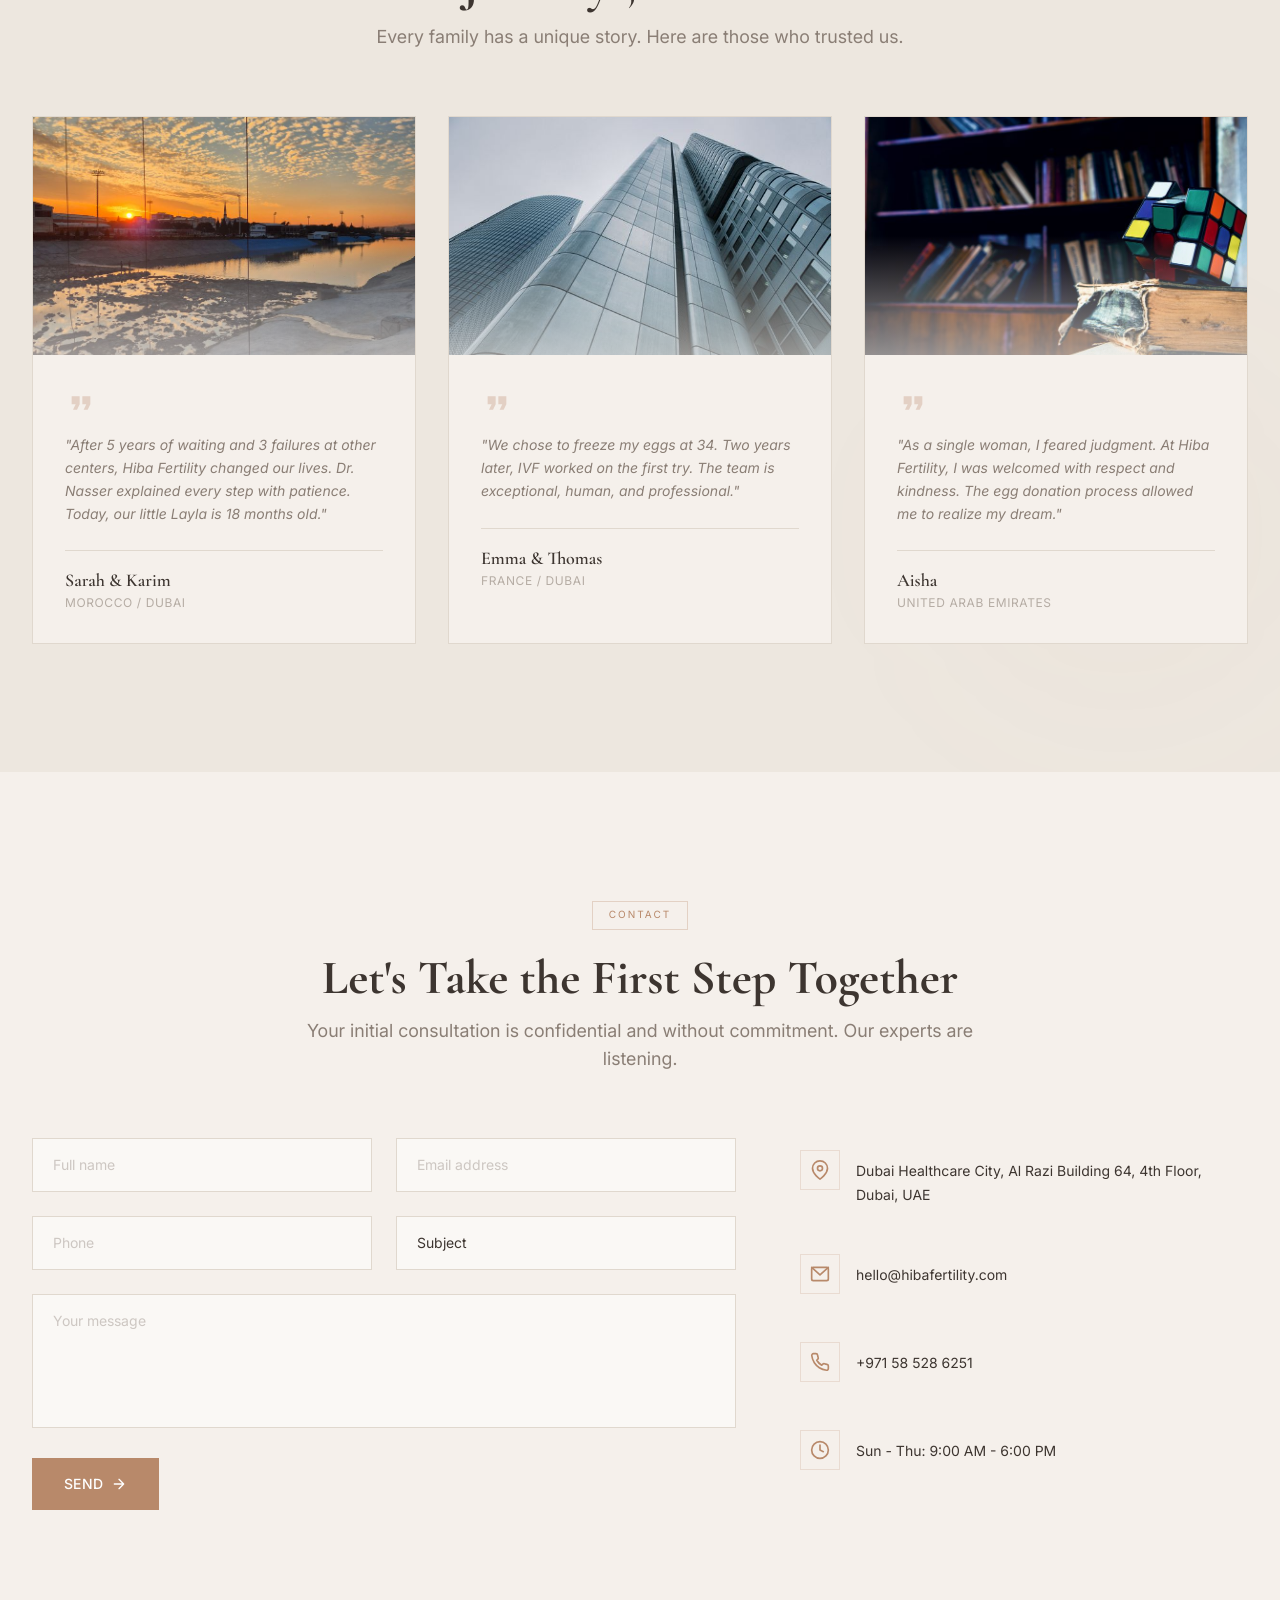
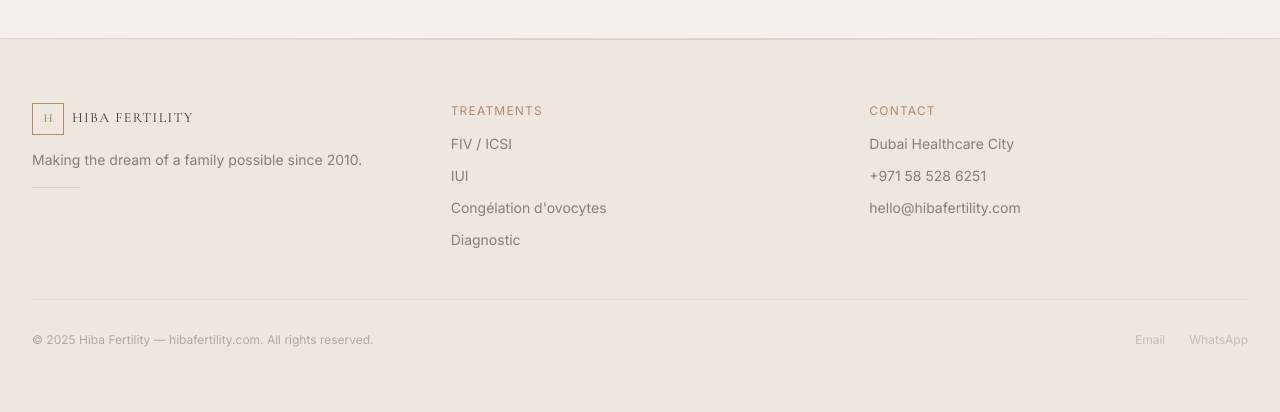
==== commit c59efe6d: "force cache bust" ====
--- a/index.html
+++ b/index.html
@@ -81,6 +81,7 @@
     </script>
     <script type="module" crossorigin src="/assets/index-DXRApKZ0.js"></script>
     <link rel="stylesheet" crossorigin href="/assets/index-BQYT-c2M.css">
+    <!-- cache-bust-v3 -->
   </head>
   <body>
     <div id="root"></div>
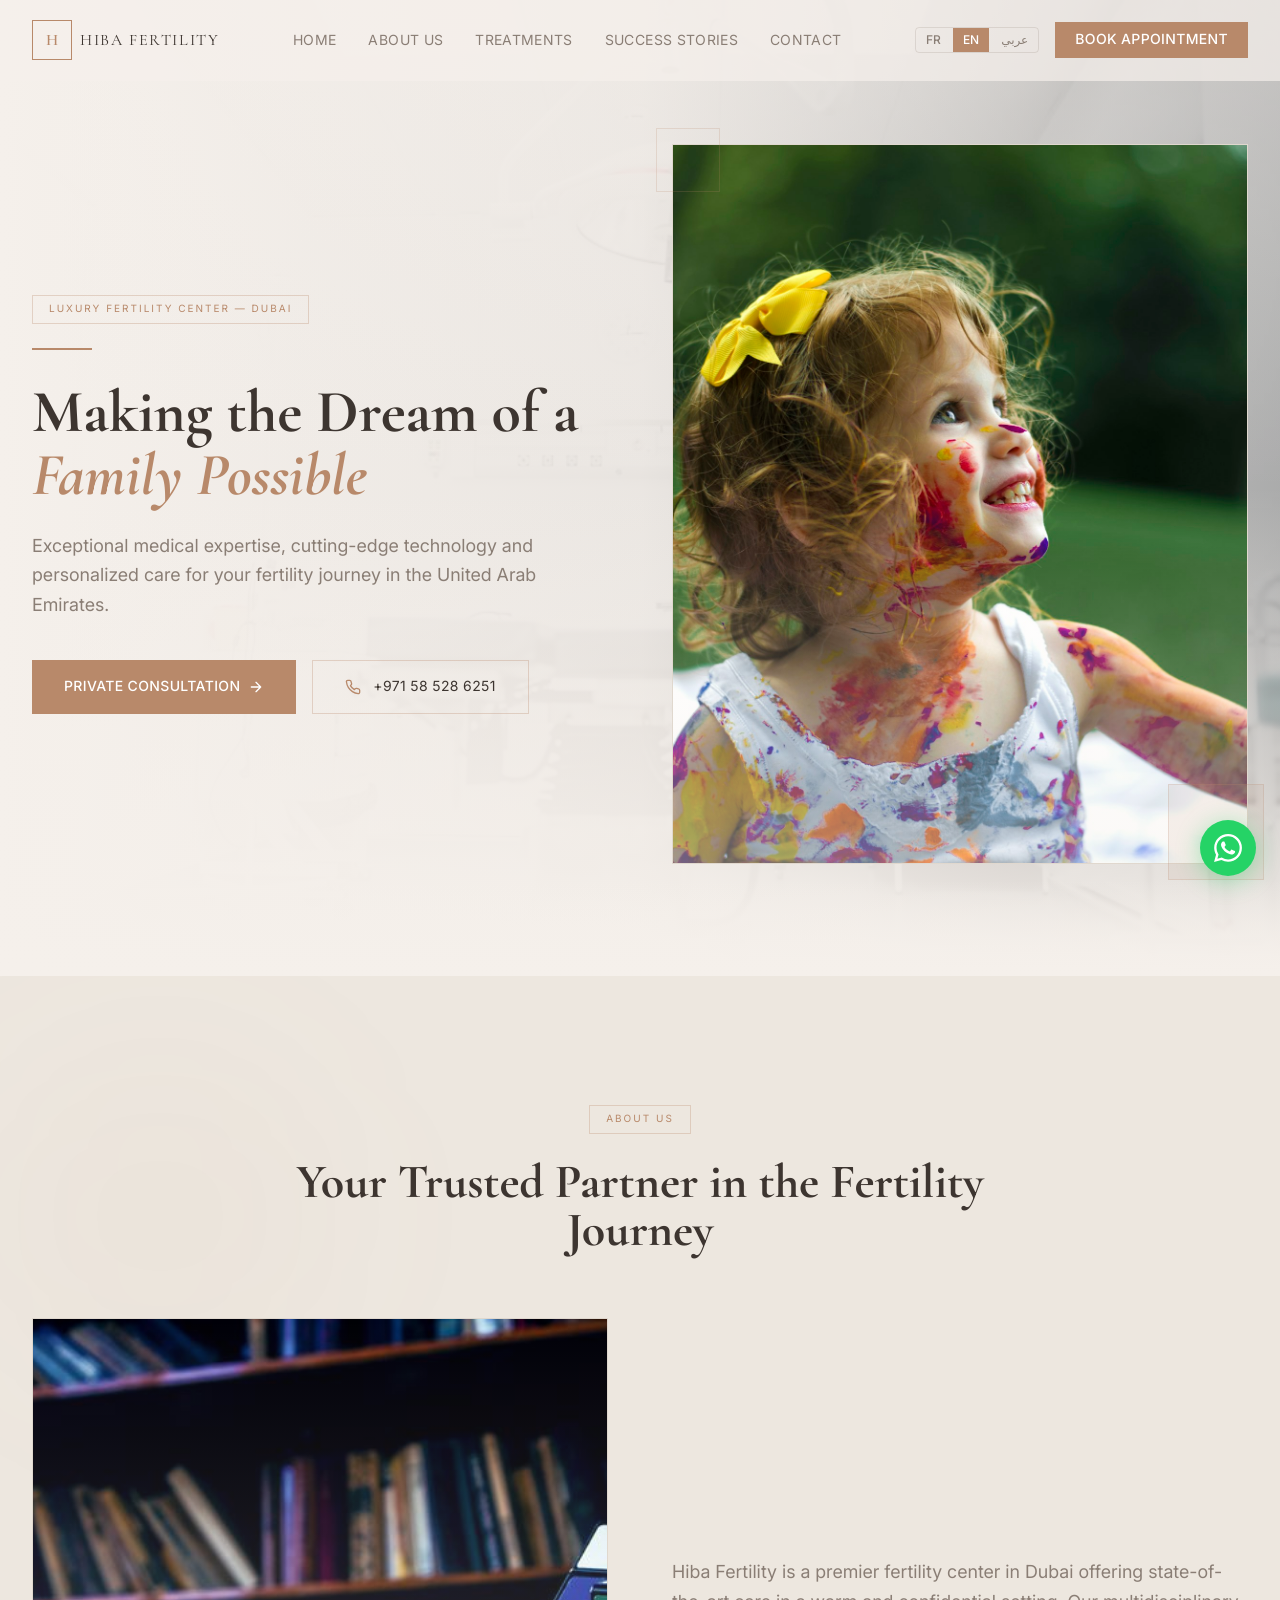
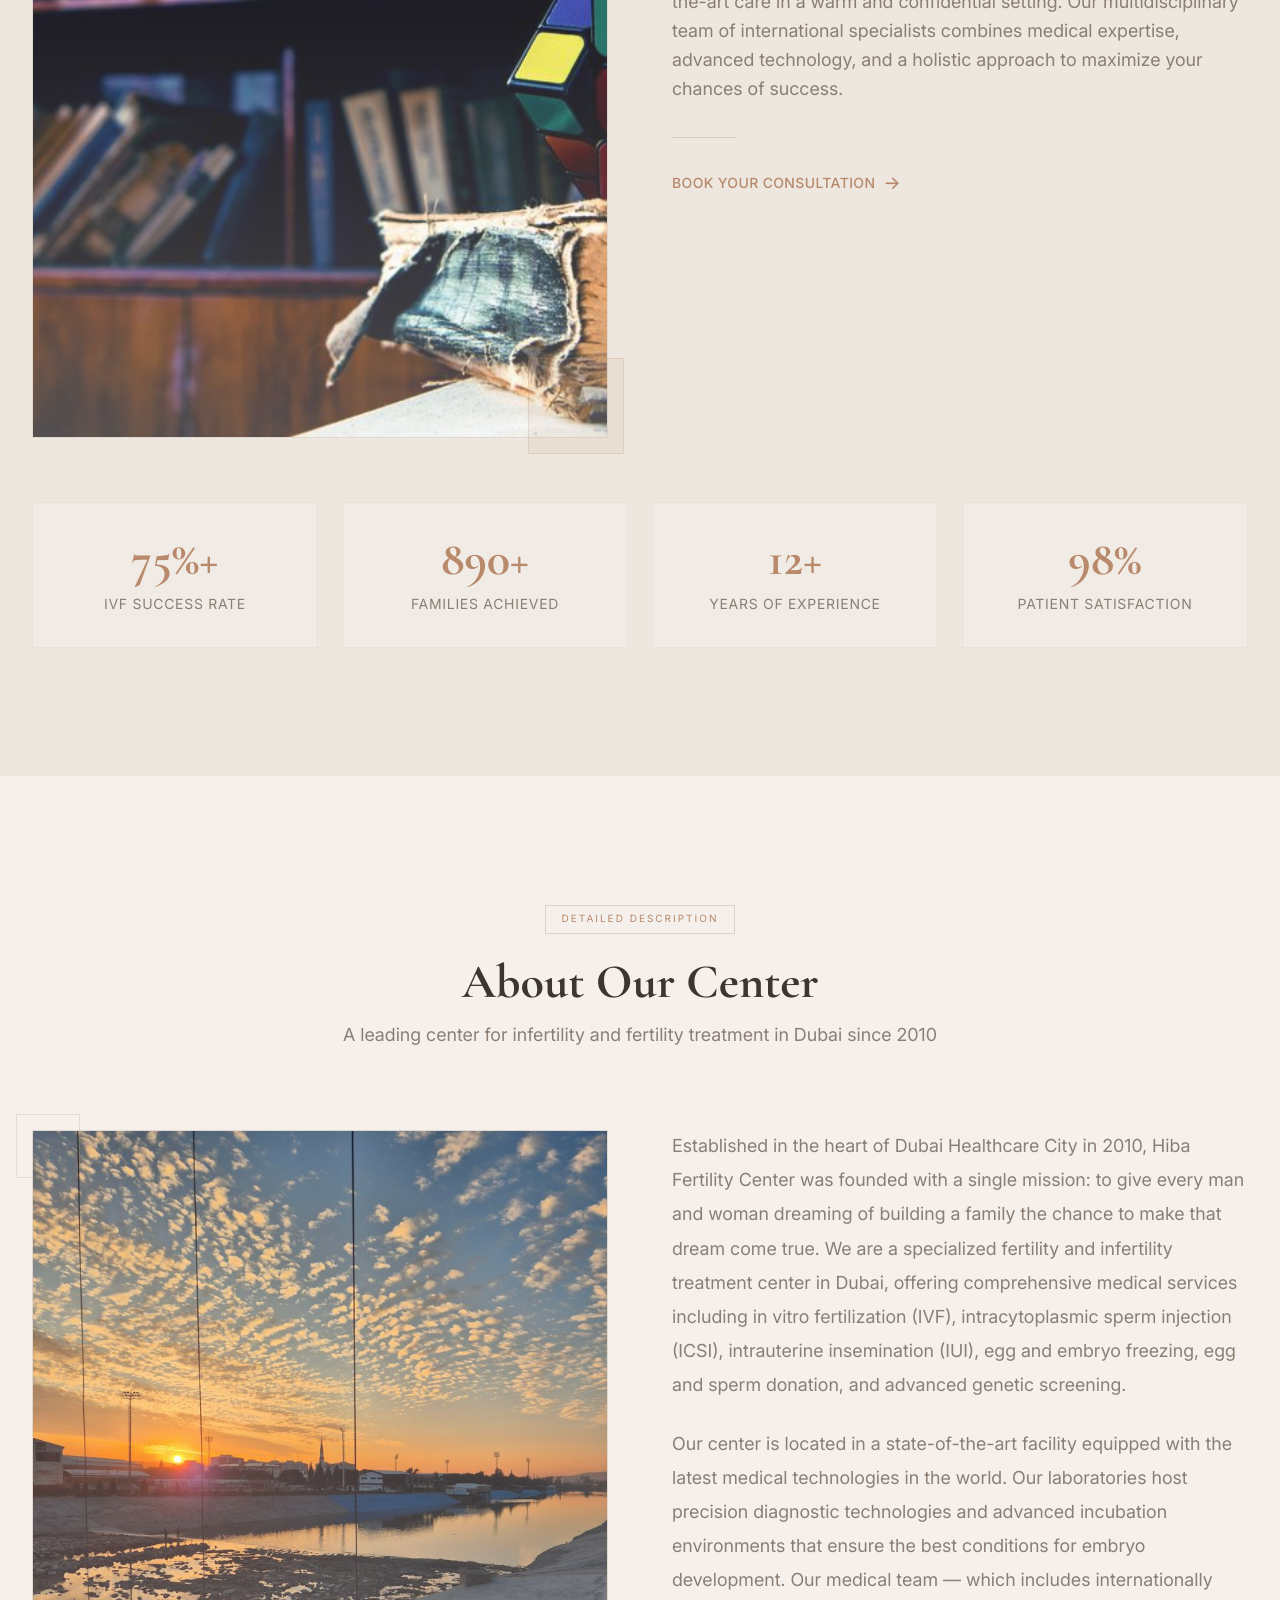
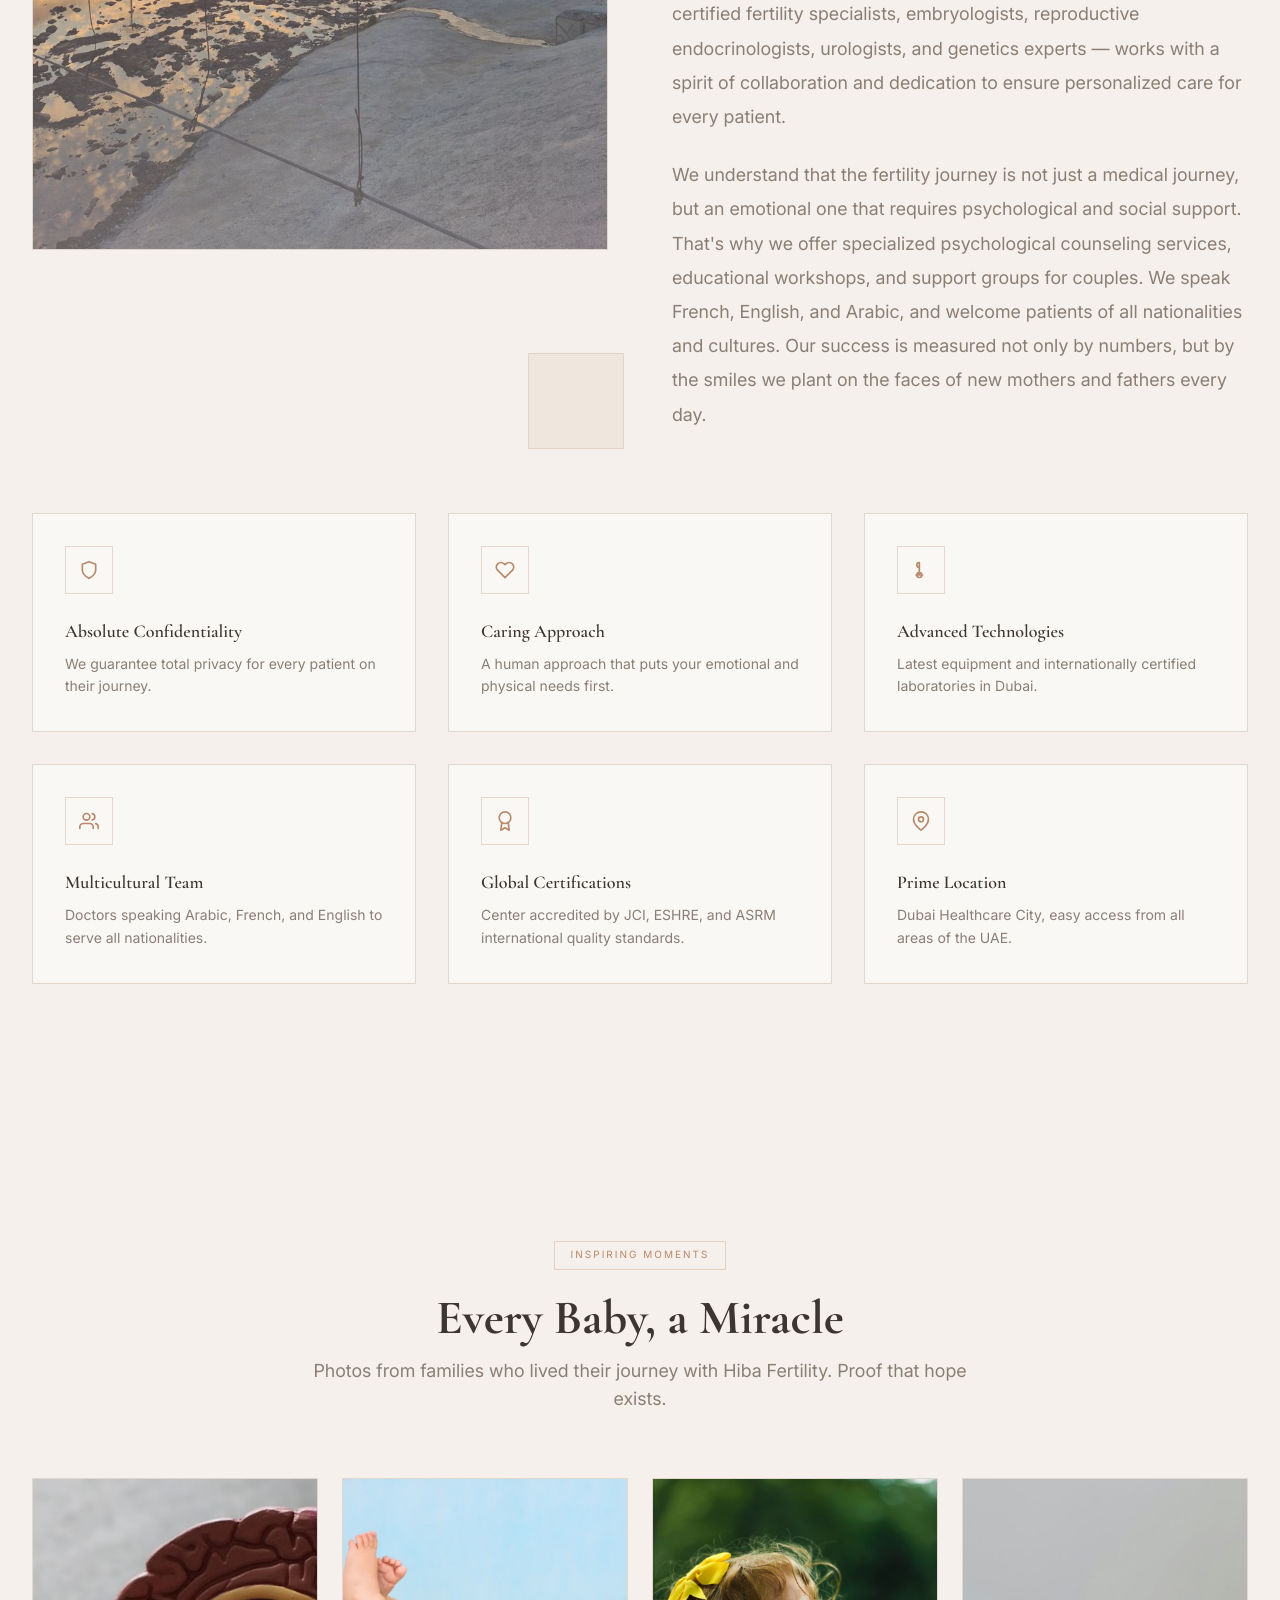
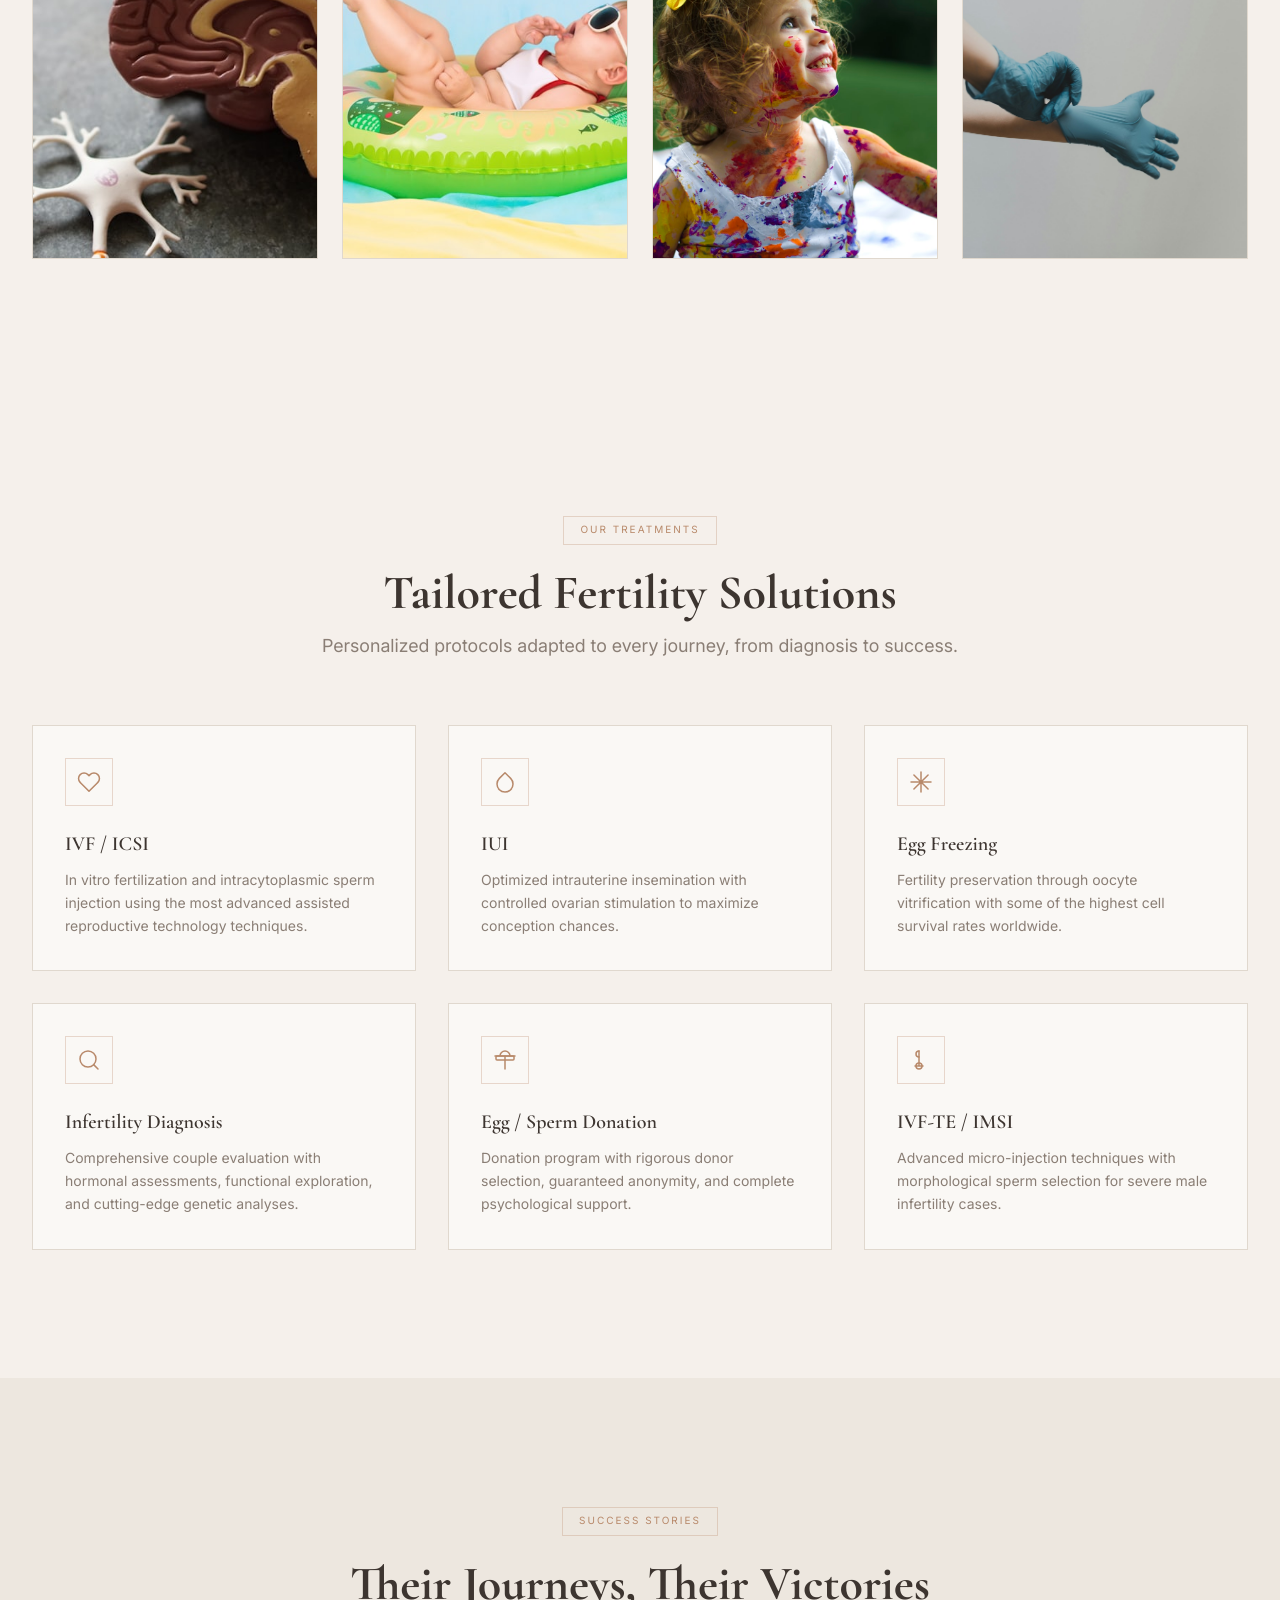
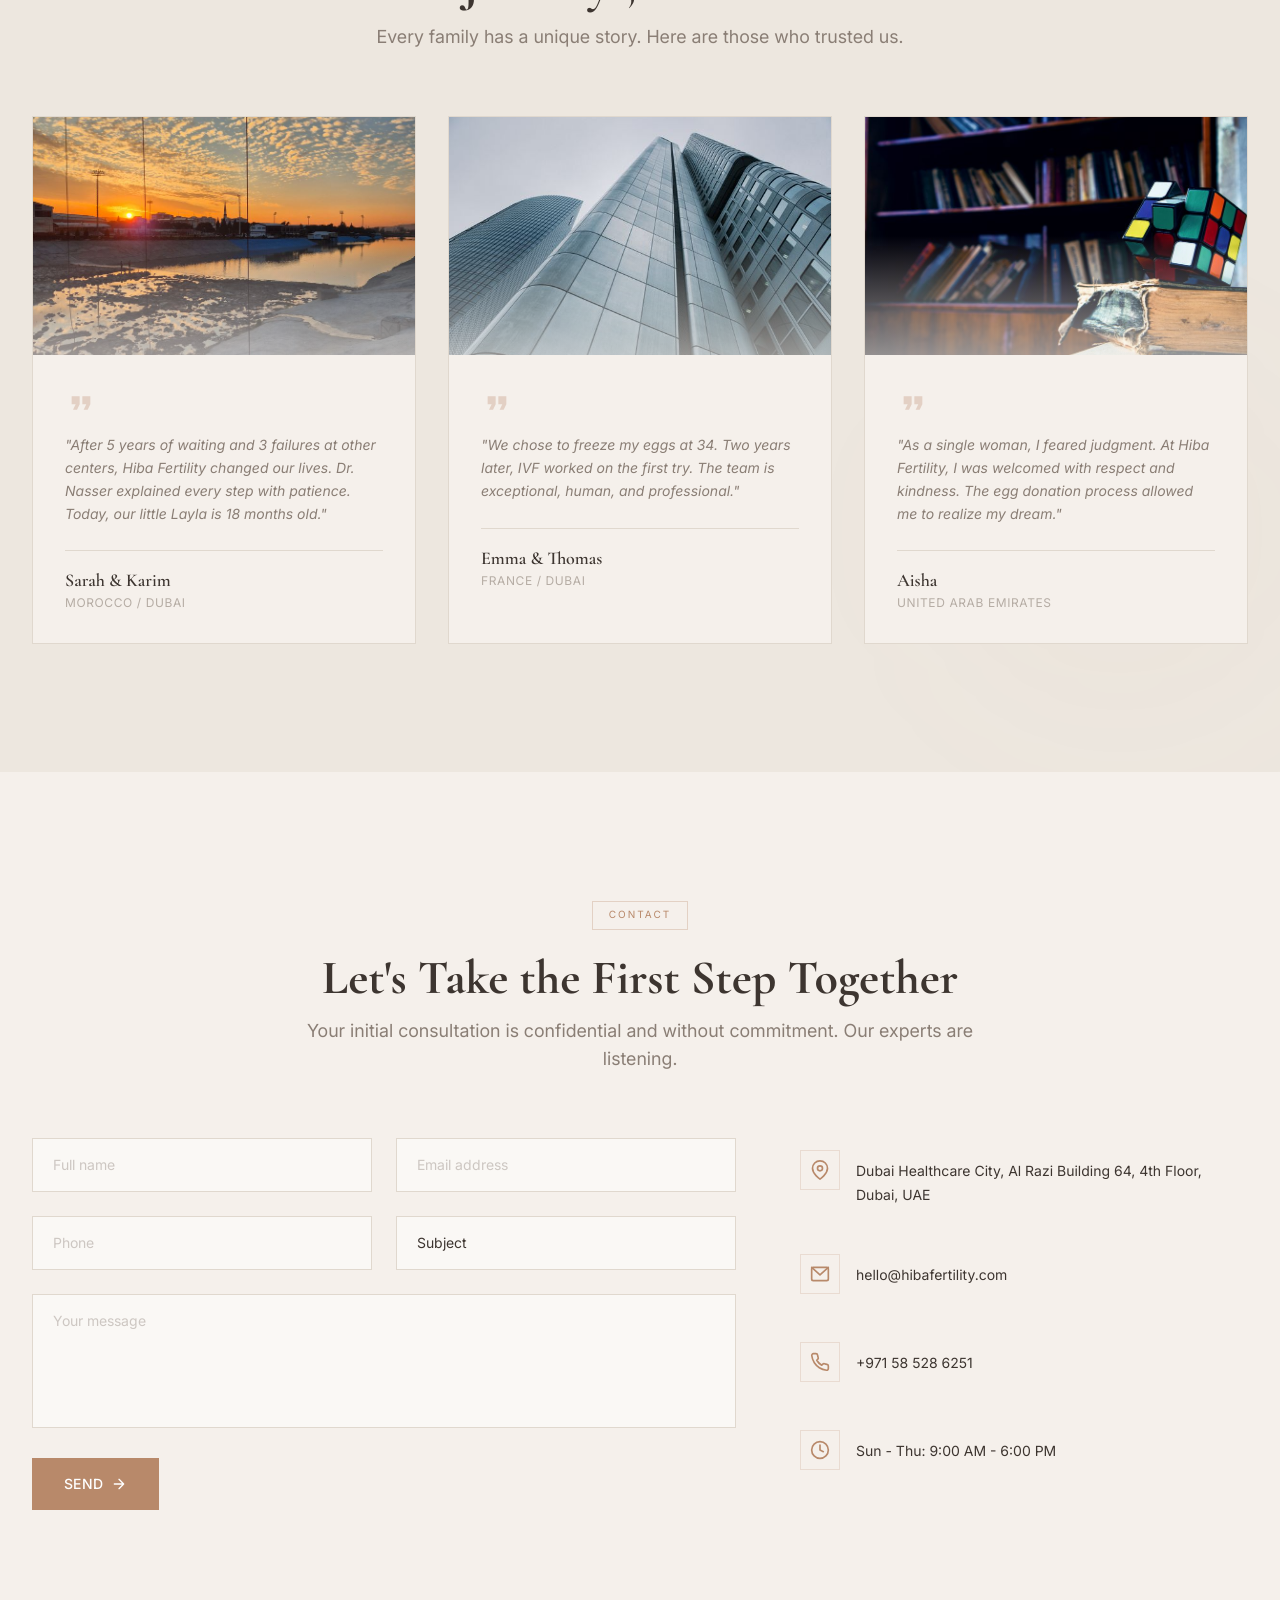
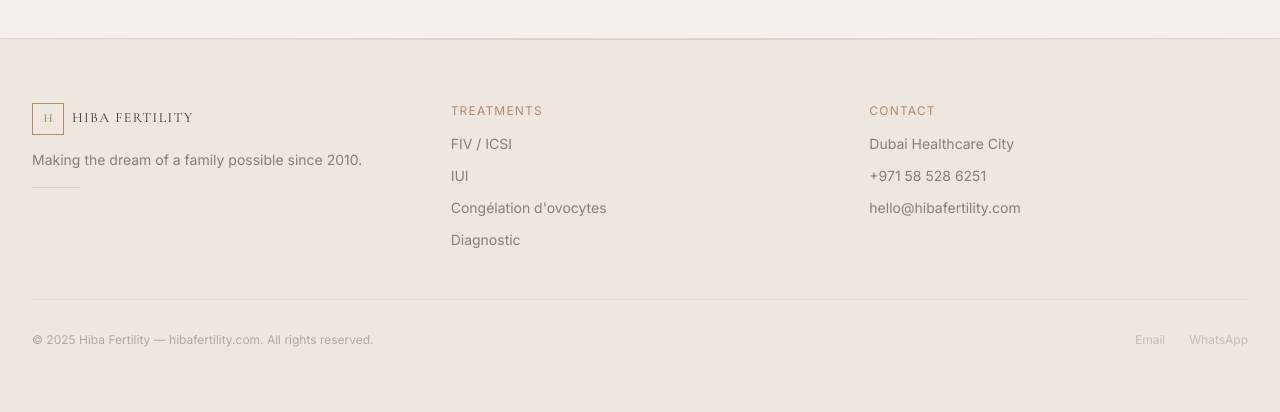
==== commit cfea2e06: "deploy: force cache bust v3" ====
--- a/index.html
+++ b/index.html
@@ -81,7 +81,6 @@
     </script>
     <script type="module" crossorigin src="/assets/index-DXRApKZ0.js"></script>
     <link rel="stylesheet" crossorigin href="/assets/index-BQYT-c2M.css">
-    <!-- cache-bust-v3 -->
   </head>
   <body>
     <div id="root"></div>
